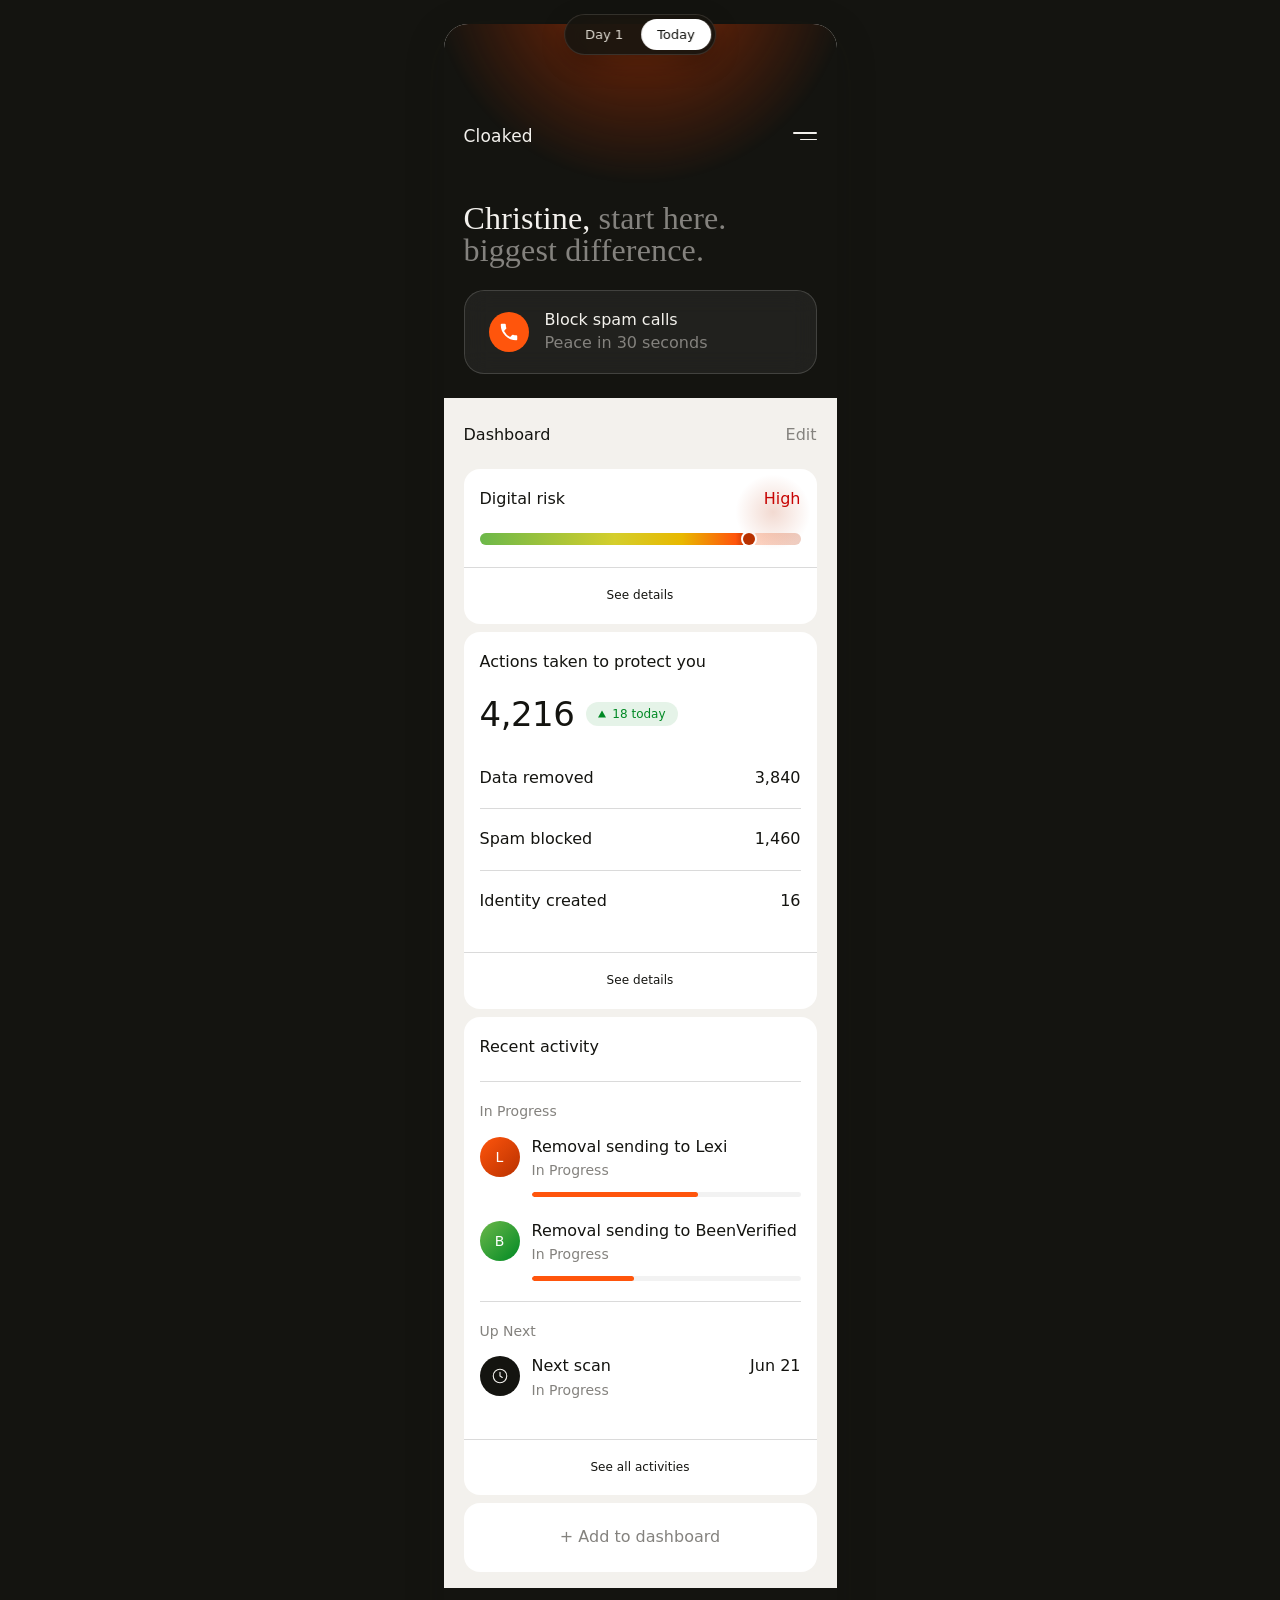
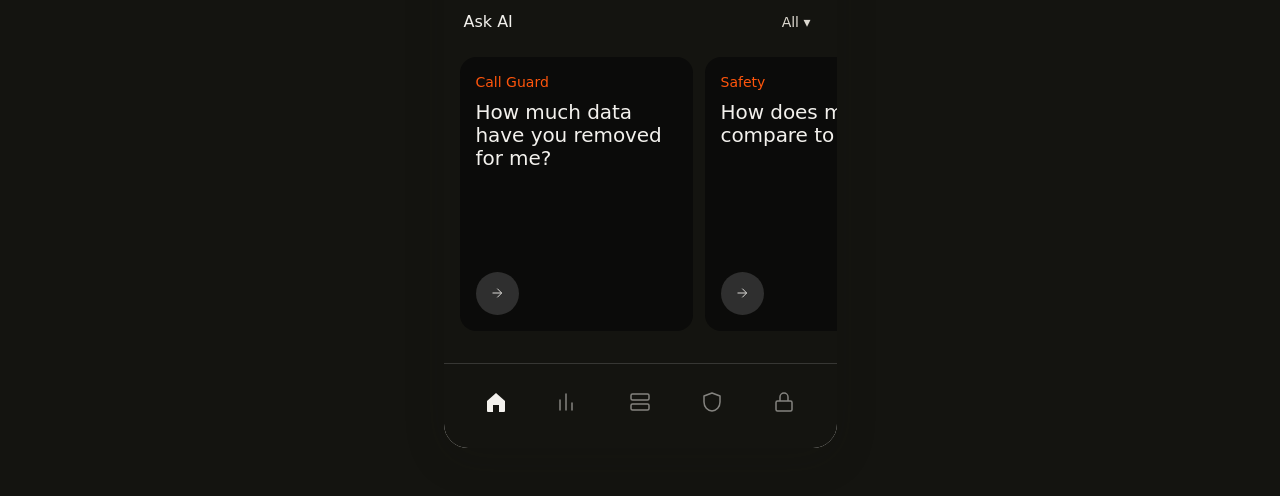
==== index.html @ 1633a42e "Add functional search to widget catalog - Replace static search pill with type=search input + clear " ====
<!DOCTYPE html>
<html lang="en" data-theme="light">
<head>
<meta charset="UTF-8" />
<meta name="viewport" content="width=device-width, initial-scale=1.0, maximum-scale=1.0, user-scalable=no, viewport-fit=cover" />
<meta name="theme-color" content="#141410" />
<meta name="apple-mobile-web-app-capable" content="yes" />
<meta name="apple-mobile-web-app-status-bar-style" content="black-translucent" />
<title>Cloaked</title>

<!-- Cloaked Toolkit design tokens (Figma export source of truth) -->
<link rel="stylesheet" href="tokens/colors.css" />
<link rel="stylesheet" href="tokens/numbers.css" />
<link rel="stylesheet" href="tokens/typography.css" />
<link rel="stylesheet" href="tokens/themes.css" />

<style>
  * { box-sizing: border-box; }
  html, body {
    margin: 0; padding: 0;
    background: var(--ct-color-grey-05);
    font-family: var(--ct-font-sans);
    color: var(--ct-text-primary);
    -webkit-font-smoothing: antialiased;
    -webkit-tap-highlight-color: transparent;
  }
  body {
    min-height: 100vh;
    display: flex; flex-direction: column; align-items: center;
    padding: var(--ct-spacing-24) var(--ct-spacing-12) var(--ct-spacing-48);
  }
  .phone {
    width: 393px;
    max-width: 100%;
    background: var(--ct-bkgd-01);
    border-radius: var(--ct-spacing-24);
    overflow: hidden;
    box-shadow: 0 10px 40px rgba(20,20,16,0.18);
    position: relative;
  }

  /* === HERO === */
  .hero {
    position: relative;
    background: var(--ct-color-grey-05);
    color: var(--ct-text-ai-primary);
    padding: 100px var(--ct-spacing-20) var(--ct-spacing-24);
    overflow: hidden;
    isolation: isolate;
  }
  .hero::before {
    /* Orange radial glow positioned top-right, per Figma "Orange" ellipse */
    content: '';
    position: absolute;
    width: 421px; height: 421px;
    right: -14px; top: -260px;
    border-radius: 50%;
    background: radial-gradient(circle at center,
      rgba(255,85,12,0.6) 0%,
      rgba(184,49,0,0.35) 35%,
      transparent 70%);
    z-index: -1;
    filter: blur(2px);
  }
  .hero-bar {
    display: flex; align-items: center; justify-content: space-between;
    height: 24px;
  }
  .hero-logo {
    font-family: var(--ct-font-sans);
    font-size: 17px;
    line-height: 1.2;
    color: var(--ct-color-grey-01);
    letter-spacing: 0.2px;
  }
  .hero-menu {
    width: 24px; height: 24px;
    display: flex; flex-direction: column; justify-content: center; gap: 5px;
    cursor: pointer;
  }
  .hero-menu span {
    display: block; height: 1.5px; background: var(--ct-color-grey-01);
    border-radius: 1px;
  }
  .hero-menu span:nth-child(1) { width: 100%; }
  .hero-menu span:nth-child(2) { width: 70%; align-self: flex-end; }

  .hero-greeting {
    font-family: var(--ct-font-serif);
    font-weight: var(--ct-text-h1-serif-weight);
    font-size: var(--ct-text-h1-serif-size);
    line-height: var(--ct-text-h1-serif-line-height);
    letter-spacing: var(--ct-text-h1-serif-letter-spacing);
    color: var(--ct-color-grey-01);
    margin: 54px 0 0;
    max-width: 344px;
  }
  .hero-greeting .dim { color: var(--ct-color-grey-03); }

  .spam-card {
    margin-top: 24px;
    background: rgba(255,255,255,0.06);
    border: 0.5px solid var(--ct-color-white-15);
    border-radius: var(--ct-spacing-20);
    padding: 19px var(--ct-spacing-24);
    width: 353px;
    max-width: 100%;
    display: flex; align-items: center; gap: var(--ct-spacing-16);
    backdrop-filter: blur(12px);
    cursor: pointer;
  }
  .spam-icon {
    width: 40px; height: 40px;
    border-radius: 50%;
    background: var(--ct-brand);
    display: flex; align-items: center; justify-content: center;
    flex-shrink: 0;
  }
  .spam-icon svg { width: 22px; height: 22px; }
  .spam-text { display: flex; flex-direction: column; }
  .spam-title {
    font-family: var(--ct-font-sans);
    font-size: var(--ct-text-body-size);
    line-height: 1.3;
    color: var(--ct-color-grey-01);
  }
  .spam-sub {
    font-family: var(--ct-font-sans);
    font-size: var(--ct-text-body-size);
    line-height: 1.3;
    color: var(--ct-color-grey-03);
    margin-top: 2px;
  }

  /* === DASHBOARD === */
  .dashboard {
    background: var(--ct-bkgd-01);
    padding: 0 var(--ct-spacing-20) var(--ct-spacing-16);
  }
  .dashboard-header {
    display: flex; justify-content: space-between; align-items: center;
    padding: 27px 0 24px;
  }
  .dashboard-title {
    font-family: var(--ct-font-sans);
    font-size: var(--ct-text-body-size);
    line-height: 1.3;
    color: var(--ct-text-primary);
  }
  .dashboard-edit {
    font-family: var(--ct-font-sans);
    font-size: var(--ct-text-body-size);
    line-height: 1.3;
    color: var(--ct-text-secondary);
    cursor: pointer;
    background: none; border: none; padding: 0;
  }

  /* Card base */
  .card {
    background: var(--ct-bkgd-02);
    border-radius: 16px;
    overflow: hidden;
    margin-bottom: var(--ct-spacing-8);
    width: 353px;
    max-width: 100%;
  }
  a.card { text-decoration: none; color: inherit; display: block; }
  .card-body { padding: 20px var(--ct-spacing-16) 0; }
  .card-link {
    display: block;
    border-top: 0.5px solid var(--ct-divider);
    padding: var(--ct-spacing-20) 0;
    font-family: var(--ct-font-sans);
    font-size: var(--ct-text-link-size);
    line-height: var(--ct-text-link-line-height);
    letter-spacing: var(--ct-text-link-letter-spacing);
    color: var(--ct-text-primary);
    text-align: center;
    cursor: pointer;
    margin-top: var(--ct-spacing-20);
  }

  /* Digital risk card */
  .risk-card { position: relative; }
  .risk-row {
    display: flex; align-items: center; justify-content: space-between;
  }
  .risk-title {
    font-family: var(--ct-font-sans);
    font-size: var(--ct-text-body-size);
    line-height: 1.3;
    color: var(--ct-text-primary);
  }
  .risk-value {
    font-family: var(--ct-font-sans);
    font-size: var(--ct-text-body-size);
    line-height: 1.3;
    color: #c90004;
    text-align: right;
  }
  .risk-bar {
    position: relative;
    width: 100%;
    height: 16px;
    margin-top: 21px;
    margin-bottom: 0;
  }
  .risk-bar-track {
    position: absolute; left: 0; top: 2px;
    width: 100%; height: 12px;
    border-radius: 6px;
    background: linear-gradient(90deg,
      #6cb84a 0%, #d4ce2c 40%, #e8b800 60%, #ff550c 85%, #b83100 100%);
    opacity: 0.25;
  }
  .risk-bar-fill {
    position: absolute; left: 0; top: 2px;
    width: 84%; height: 12px;
    border-radius: 6px;
    background: linear-gradient(90deg,
      #6cb84a 0%, #d4ce2c 50%, #e8b800 75%, #ff550c 95%, #b83100 100%);
  }
  .risk-bar-dot {
    position: absolute; top: 0;
    left: calc(84% - 8px);
    width: 16px; height: 16px;
    border-radius: 50%;
    background: var(--ct-color-white);
    display: flex; align-items: center; justify-content: center;
  }
  .risk-bar-dot::after {
    content: '';
    width: 12px; height: 12px;
    border-radius: 50%;
    background: #b83100;
  }
  /* Glow behind "High" value */
  .risk-glow {
    position: absolute;
    right: 6px; top: 5px;
    width: 76px; height: 76px;
    border-radius: 50%;
    background: radial-gradient(circle, rgba(184,49,0,0.18) 0%, transparent 70%);
    pointer-events: none;
    z-index: 0;
  }

  /* Actions card */
  .actions-title {
    font-family: var(--ct-font-sans);
    font-size: var(--ct-text-body-size);
    line-height: 1.3;
    color: var(--ct-text-primary);
    margin: 0 0 24px;
  }
  .actions-headline {
    display: flex; align-items: center; gap: var(--ct-spacing-12);
    margin-bottom: 37px;
  }
  .actions-number {
    font-family: var(--ct-font-sans);
    font-weight: 400;
    font-size: 34px;
    line-height: 1;
    letter-spacing: -0.5px;
    color: var(--ct-text-primary);
  }
  .actions-pill {
    display: inline-flex; align-items: center; gap: 6px;
    background: var(--ct-status-success-subtle);
    color: var(--ct-status-success-solid);
    padding: 6px var(--ct-spacing-12);
    border-radius: 999px;
    font-family: var(--ct-font-sans);
    font-size: var(--ct-text-link-size);
    line-height: 1;
  }
  .actions-pill svg { width: 8px; height: 8px; }
  .actions-pill.day1 {
    background: var(--ct-color-black-05);
    color: var(--ct-text-secondary);
  }
  .actions-note {
    font-family: var(--ct-font-sans);
    font-size: var(--ct-text-body-small-size);
    line-height: 1.45;
    color: var(--ct-text-secondary);
    margin: 0 0 var(--ct-spacing-20);
  }
  .actions-row .meta-muted {
    color: var(--ct-text-secondary);
    font-size: var(--ct-text-body-small-size);
  }
  .actions-row .cta {
    color: var(--ct-brand);
    font-size: var(--ct-text-body-small-size);
    display: inline-flex; align-items: center; gap: 4px;
    -webkit-tap-highlight-color: transparent;
  }
  .actions-row .cta:active { opacity: 0.6; }
  .actions-list { display: flex; flex-direction: column; }
  .actions-row {
    display: flex; justify-content: space-between; align-items: center;
    padding: 20px 0;
    border-top: 0.5px solid var(--ct-divider);
    font-family: var(--ct-font-sans);
    font-size: var(--ct-text-body-size);
    line-height: 1.3;
    color: var(--ct-text-primary);
  }
  .actions-row:first-child { border-top: none; padding-top: 0; }
  .actions-row span:last-child { color: var(--ct-text-primary); }

  /* Recent activity */
  .activity-title {
    font-family: var(--ct-font-sans);
    font-size: var(--ct-text-body-size);
    line-height: 1.3;
    color: var(--ct-text-primary);
    margin: 0;
  }
  .activity-section {
    border-top: 0.5px solid var(--ct-divider);
    padding: var(--ct-spacing-20) 0;
  }
  .activity-section:first-of-type {
    margin-top: var(--ct-spacing-24);
  }
  .activity-section-label {
    font-family: var(--ct-font-sans);
    font-size: var(--ct-text-body-small-size);
    line-height: 1.3;
    color: var(--ct-text-secondary);
    margin: 0 0 var(--ct-spacing-16);
  }
  .activity-row {
    display: flex; align-items: flex-start; gap: var(--ct-spacing-12);
  }
  .activity-row + .activity-row { margin-top: 24px; }
  .activity-icon {
    width: 40px; height: 40px;
    border-radius: 50%;
    flex-shrink: 0;
    display: flex; align-items: center; justify-content: center;
    color: #fff;
    font-family: var(--ct-font-sans);
    font-size: 14px;
    background: var(--ct-color-grey-02);
  }
  .activity-icon.red {
    background: linear-gradient(135deg, #ff550c, #b83100);
  }
  .activity-icon.green {
    background: linear-gradient(135deg, #6cb84a, #008924);
  }
  .activity-icon.dark {
    background: var(--ct-color-grey-05); color: var(--ct-color-grey-01);
  }
  .activity-icon svg { width: 18px; height: 18px; }
  .activity-content { flex: 1; min-width: 0; }
  .activity-content-row {
    display: flex; justify-content: space-between; align-items: flex-start;
    gap: var(--ct-spacing-12);
  }
  .activity-name {
    font-family: var(--ct-font-sans);
    font-size: var(--ct-text-body-size);
    line-height: 1.3;
    color: var(--ct-text-primary);
  }
  .activity-status {
    font-family: var(--ct-font-sans);
    font-size: var(--ct-text-body-small-size);
    line-height: 1.3;
    color: var(--ct-text-secondary);
    margin-top: 4px;
  }
  .activity-meta {
    font-family: var(--ct-font-sans);
    font-size: var(--ct-text-body-size);
    line-height: 1.3;
    color: var(--ct-text-primary);
    flex-shrink: 0;
  }
  .activity-progress {
    height: 5px;
    border-radius: 3px;
    background: var(--ct-color-black-05);
    margin-top: var(--ct-spacing-12);
    overflow: hidden;
  }
  .activity-progress span {
    display: block; height: 100%;
    background: var(--ct-brand);
    border-radius: 3px;
  }

  /* Add to dashboard */
  .add-card {
    background: var(--ct-bkgd-02);
    border-radius: 16px;
    padding: 24px 16px;
    text-align: center;
    font-family: var(--ct-font-sans);
    font-size: var(--ct-text-body-size);
    line-height: 1.3;
    color: var(--ct-text-secondary);
    cursor: pointer;
    width: 353px;
    max-width: 100%;
  }

  /* === ASK AI === */
  .ask-ai {
    background: var(--ct-color-grey-05);
    color: var(--ct-text-ai-primary);
    padding: var(--ct-spacing-24) 0 var(--ct-spacing-32);
  }
  .ask-ai-header {
    display: flex; justify-content: space-between; align-items: center;
    padding: 0 var(--ct-spacing-20) 24px;
  }
  .ask-ai-title {
    font-family: var(--ct-font-sans);
    font-size: var(--ct-text-body-size);
    line-height: 1.3;
    color: var(--ct-text-ai-primary);
  }
  .ask-ai-filter {
    font-family: var(--ct-font-sans);
    font-size: var(--ct-text-body-small-size);
    line-height: 1.3;
    color: var(--ct-text-ai-secondary);
    background: none; border: none; cursor: pointer;
    display: flex; align-items: center; gap: 4px;
  }
  .ai-scroll {
    display: flex; gap: var(--ct-spacing-12);
    overflow-x: auto;
    padding: 0 var(--ct-spacing-16);
    scrollbar-width: none;
  }
  .ai-scroll::-webkit-scrollbar { display: none; }
  .ai-card {
    flex: 0 0 233px;
    height: 274px;
    background: var(--ct-bkgd-ai-input);
    border-radius: 16px;
    padding: var(--ct-spacing-16);
    display: flex; flex-direction: column; justify-content: space-between;
    cursor: pointer;
  }
  .ai-tag {
    font-family: var(--ct-font-sans);
    font-size: var(--ct-text-body-small-size);
    line-height: 1.3;
    color: var(--ct-brand);
  }
  .ai-question {
    font-family: var(--ct-font-sans);
    font-size: var(--ct-text-h3-size);
    line-height: var(--ct-text-h3-line-height);
    letter-spacing: var(--ct-text-h3-letter-spacing);
    color: var(--ct-text-ai-primary);
    margin: 10px 0 0;
  }
  .ai-arrow {
    width: 43px; height: 43px;
    border-radius: 50%;
    background: var(--ct-color-white-15);
    display: flex; align-items: center; justify-content: center;
    color: var(--ct-color-grey-01);
  }
  .ai-arrow svg { width: 14px; height: 14px; }

  /* === TAB BAR === */
  .tabbar {
    background: var(--ct-color-grey-05);
    display: flex; justify-content: space-around; align-items: center;
    padding: var(--ct-spacing-16) var(--ct-spacing-16) var(--ct-spacing-24);
    border-top: 0.5px solid var(--ct-color-white-15);
  }
  .tab {
    width: 44px; height: 44px;
    display: flex; align-items: center; justify-content: center;
    color: var(--ct-color-grey-01);
    opacity: 0.5;
    cursor: pointer;
  }
  .tab.active { opacity: 1; }
  .tab svg { width: 24px; height: 24px; }

  /* === VIEW TOGGLE (Day 1 / Today) === */
  .view-toggle {
    position: fixed;
    top: max(env(safe-area-inset-top, 0px), 14px);
    left: 50%;
    transform: translateX(-50%);
    z-index: 1000;
    background: rgba(20,20,16,0.85);
    -webkit-backdrop-filter: blur(20px);
    backdrop-filter: blur(20px);
    border: 0.5px solid rgba(255,255,255,0.12);
    border-radius: 999px;
    padding: 4px;
    display: flex;
    gap: 2px;
    box-shadow: 0 8px 24px rgba(0,0,0,0.25);
  }
  .vt-btn {
    font-family: var(--ct-font-sans);
    font-size: 13px;
    font-weight: 500;
    color: var(--ct-color-grey-02);
    background: transparent;
    border: none;
    padding: 8px 16px;
    border-radius: 999px;
    cursor: pointer;
    transition: background-color 220ms cubic-bezier(0.22, 1, 0.36, 1),
                color 220ms cubic-bezier(0.22, 1, 0.36, 1);
    -webkit-tap-highlight-color: transparent;
  }
  .vt-btn.active {
    background: var(--ct-color-white);
    color: var(--ct-color-grey-05);
  }

  /* View transition */
  [data-view-content] {
    transition: opacity 240ms cubic-bezier(0.22, 1, 0.36, 1);
  }
  [data-view-content][hidden] { display: none; }

  /* === DAY 1 — Scan in progress card === */
  .scan-card {
    margin-top: 24px;
    background: rgba(255,255,255,0.06);
    border: 0.5px solid var(--ct-color-white-15);
    border-radius: var(--ct-spacing-20);
    padding: var(--ct-spacing-20);
    width: 353px;
    max-width: 100%;
    backdrop-filter: blur(12px);
    -webkit-backdrop-filter: blur(12px);
    display: flex; flex-direction: column;
    gap: var(--ct-spacing-20);
  }
  .scan-header {
    display: flex; align-items: center; gap: var(--ct-spacing-16);
  }
  .scan-icon {
    width: 40px; height: 40px;
    border-radius: 50%;
    background: var(--ct-brand);
    display: flex; align-items: center; justify-content: center;
    position: relative;
    flex-shrink: 0;
  }
  .scan-icon svg { width: 20px; height: 20px; color: #fff; }
  .scan-icon::before,
  .scan-icon::after {
    content: '';
    position: absolute; inset: 0;
    border-radius: 50%;
    border: 1.5px solid rgba(255,85,12,0.5);
    animation: scan-pulse 2.2s ease-out infinite;
  }
  .scan-icon::after { animation-delay: 1.1s; }
  @keyframes scan-pulse {
    0%   { transform: scale(1);   opacity: 0.7; }
    100% { transform: scale(1.9); opacity: 0;   }
  }
  .scan-text { display: flex; flex-direction: column; gap: 2px; min-width: 0; }
  .scan-title {
    font-family: var(--ct-font-sans);
    font-size: var(--ct-text-body-size);
    line-height: 1.3;
    color: var(--ct-color-grey-01);
  }
  .scan-sub {
    font-family: var(--ct-font-sans);
    font-size: var(--ct-text-body-small-size);
    line-height: 1.3;
    color: var(--ct-color-grey-03);
  }
  .scan-progress { display: flex; flex-direction: column; gap: 10px; }
  .scan-bar {
    height: 4px;
    background: rgba(255,255,255,0.12);
    border-radius: 2px;
    overflow: hidden;
    position: relative;
  }
  .scan-bar-fill {
    display: block; height: 100%;
    background: var(--ct-brand);
    border-radius: 2px;
    width: 5%;
    animation: scan-fill 18s cubic-bezier(0.4, 0.0, 0.2, 1) forwards;
    position: relative;
  }
  .scan-bar-fill::after {
    content: '';
    position: absolute; top: 0; right: 0;
    width: 30px; height: 100%;
    background: linear-gradient(90deg, transparent, rgba(255,255,255,0.5));
    animation: scan-shimmer 1.4s ease-in-out infinite;
  }
  @keyframes scan-fill {
    0%   { width: 5%;  }
    100% { width: 78%; }
  }
  @keyframes scan-shimmer {
    0%, 100% { opacity: 0.4; }
    50%      { opacity: 1;   }
  }
  .scan-meta {
    display: flex; justify-content: space-between;
    font-family: var(--ct-font-sans);
    font-size: 13px;
    color: var(--ct-color-grey-03);
  }
  .scan-meta .scan-count {
    font-variant-numeric: tabular-nums;
  }

  /* === DAY 1 — Setup card === */
  .setup-card .card-body { padding-bottom: var(--ct-spacing-8); }
  .setup-head {
    display: flex; align-items: flex-start; justify-content: space-between;
    gap: var(--ct-spacing-12);
  }
  .setup-title {
    font-family: var(--ct-font-sans);
    font-size: var(--ct-text-body-size);
    line-height: 1.3;
    color: var(--ct-text-primary);
    margin: 0;
  }
  .setup-sub {
    font-family: var(--ct-font-sans);
    font-size: var(--ct-text-body-small-size);
    line-height: 1.3;
    color: var(--ct-text-secondary);
    margin: 6px 0 0;
  }
  .setup-count {
    font-family: var(--ct-font-sans);
    font-size: var(--ct-text-body-small-size);
    line-height: 1.3;
    color: var(--ct-text-secondary);
    flex-shrink: 0;
    font-variant-numeric: tabular-nums;
  }
  .setup-meter {
    height: 4px;
    background: var(--ct-color-black-05);
    border-radius: 2px;
    overflow: hidden;
    margin-top: var(--ct-spacing-16);
  }
  .setup-meter span {
    display: block; height: 100%;
    background: var(--ct-color-grey-05);
    border-radius: 2px;
    transition: width 480ms cubic-bezier(0.22, 1, 0.36, 1);
  }
  .setup-list {
    display: flex; flex-direction: column;
    margin-top: var(--ct-spacing-20);
  }
  .setup-item {
    display: flex; align-items: center; gap: var(--ct-spacing-16);
    padding: var(--ct-spacing-16) 0;
    border-top: 0.5px solid var(--ct-divider);
  }
  .setup-item:first-child { border-top: none; padding-top: var(--ct-spacing-8); }
  .setup-check {
    width: 22px; height: 22px;
    border-radius: 50%;
    border: 1.5px solid var(--ct-color-black-15);
    flex-shrink: 0;
    display: flex; align-items: center; justify-content: center;
    color: transparent;
  }
  .setup-check svg { width: 12px; height: 12px; }
  .setup-item.done .setup-check {
    background: var(--ct-status-success-solid);
    border-color: var(--ct-status-success-solid);
    color: #fff;
  }
  .setup-item-text {
    flex: 1;
    display: flex; align-items: center; justify-content: space-between;
    gap: var(--ct-spacing-12);
  }
  .setup-item-title {
    font-family: var(--ct-font-sans);
    font-size: var(--ct-text-body-size);
    line-height: 1.3;
    color: var(--ct-text-primary);
  }
  .setup-item.done .setup-item-title {
    color: var(--ct-text-secondary);
    text-decoration: line-through;
    text-decoration-color: var(--ct-color-black-15);
    text-decoration-thickness: 0.5px;
  }
  .setup-item-meta {
    font-family: var(--ct-font-sans);
    font-size: var(--ct-text-body-small-size);
    line-height: 1.3;
    color: var(--ct-text-secondary);
    flex-shrink: 0;
  }
  .setup-item-arrow {
    width: 16px; height: 16px;
    color: var(--ct-text-secondary);
    flex-shrink: 0;
  }

  /* === DAY 1 — Risk preview empty state === */
  .risk-empty .risk-row { align-items: center; }
  .risk-empty .risk-value {
    color: var(--ct-text-secondary);
    display: flex; align-items: center; gap: 8px;
  }
  .risk-empty .risk-value .dot-loader {
    display: inline-flex; gap: 3px;
  }
  .risk-empty .risk-value .dot-loader span {
    width: 4px; height: 4px; border-radius: 50%;
    background: var(--ct-text-secondary);
    animation: dot-blink 1.4s ease-in-out infinite;
  }
  .risk-empty .risk-value .dot-loader span:nth-child(2) { animation-delay: 0.18s; }
  .risk-empty .risk-value .dot-loader span:nth-child(3) { animation-delay: 0.36s; }
  @keyframes dot-blink {
    0%, 80%, 100% { opacity: 0.25; }
    40% { opacity: 1; }
  }
  .risk-empty-message {
    font-family: var(--ct-font-sans);
    font-size: var(--ct-text-body-small-size);
    line-height: 1.4;
    color: var(--ct-text-secondary);
    margin: var(--ct-spacing-16) 0 var(--ct-spacing-20);
  }
  .risk-empty .risk-bar-skel {
    height: 12px;
    border-radius: 6px;
    background: var(--ct-color-black-05);
    margin-top: var(--ct-spacing-8);
    margin-bottom: var(--ct-spacing-12);
    position: relative;
    overflow: hidden;
  }
  .risk-empty .risk-bar-skel::after {
    content: '';
    position: absolute; inset: 0;
    background: linear-gradient(90deg,
      transparent, rgba(20,20,16,0.06), transparent);
    animation: skel-sweep 1.8s ease-in-out infinite;
  }
  @keyframes skel-sweep {
    0%   { transform: translateX(-100%); }
    100% { transform: translateX(100%);  }
  }

  /* === DAY 1 — "What we do" learn card === */
  .learn-title {
    font-family: var(--ct-font-sans);
    font-size: var(--ct-text-body-size);
    line-height: 1.3;
    color: var(--ct-text-primary);
    margin: 0 0 var(--ct-spacing-20);
  }
  .learn-list { display: flex; flex-direction: column; }
  .learn-item {
    display: flex; align-items: center; gap: var(--ct-spacing-16);
    padding: var(--ct-spacing-16) 0;
    border-top: 0.5px solid var(--ct-divider);
  }
  .learn-item:first-child { border-top: none; padding-top: var(--ct-spacing-8); }
  .learn-icon {
    width: 36px; height: 36px;
    border-radius: 10px;
    display: flex; align-items: center; justify-content: center;
    flex-shrink: 0;
  }
  .learn-icon svg { width: 18px; height: 18px; }
  .learn-icon.brand { background: rgba(255,85,12,0.1); color: var(--ct-brand); }
  .learn-icon.mono  { background: var(--ct-color-black-05); color: var(--ct-text-primary); }
  .learn-icon.identity { background: rgba(55,154,173,0.12); color: var(--ct-identity); }
  .learn-icon.guard    { background: rgba(215,142,32,0.12); color: var(--ct-guard); }
  .learn-text { display: flex; flex-direction: column; gap: 2px; flex: 1; min-width: 0; }
  .learn-name {
    font-family: var(--ct-font-sans);
    font-size: var(--ct-text-body-size);
    line-height: 1.3;
    color: var(--ct-text-primary);
  }
  .learn-desc {
    font-family: var(--ct-font-sans);
    font-size: var(--ct-text-body-small-size);
    line-height: 1.3;
    color: var(--ct-text-secondary);
  }

  /* === EDIT DASHBOARD MODE (iOS Settings — compact list) === */
  .dashboard .card,
  .dashboard .add-card {
    position: relative;
  }
  /* While editing, suppress card link navigation */
  .dashboard.is-editing a.card { pointer-events: none; }

  /* === Three-phase choreography ===
     ENTER  (Edit pressed):
       0-160ms   card-body fades out
       160-460ms card height collapses to 60px
       460-720ms compact row reveals

     EXIT  (Save pressed):
       0-160ms   compact row fades out
       160-460ms card expands back
       460-720ms card-body fades back in
     ============================================ */

  /* Card height — phase 2 (delayed after content fades) */
  .dashboard .card {
    transition: max-height 300ms cubic-bezier(0.22, 1, 0.36, 1) 160ms;
  }
  .dashboard.is-editing .card {
    max-height: 60px;
    overflow: hidden;
  }

  /* Expanded content — phase 1 entering / phase 3 exiting */
  .dashboard .card .card-body,
  .dashboard .card .card-link {
    transition: opacity 160ms ease;     /* fast fade-out entering edit */
  }
  .dashboard.is-editing .card .card-body,
  .dashboard.is-editing .card .card-link {
    opacity: 0;
    pointer-events: none;
  }
  .dashboard:not(.is-editing) .card .card-body,
  .dashboard:not(.is-editing) .card .card-link {
    transition: opacity 240ms ease 460ms; /* delayed reveal exiting edit */
  }

  /* Compact row — phase 3 entering / phase 1 exiting */
  .compact-row {
    position: absolute;
    inset: 0;
    display: flex;
    align-items: center;
    gap: var(--ct-spacing-12);
    padding: 0 var(--ct-spacing-16);
    background: var(--ct-bkgd-02);
    border-radius: 16px;
    opacity: 0;
    pointer-events: none;
    transform: scale(0.96);
    transform-origin: center;
    transition: opacity 160ms ease,
                transform 200ms ease;   /* fast fade-out exiting edit */
    z-index: 1;
  }
  .dashboard.is-editing .compact-row {
    opacity: 1;
    pointer-events: auto;
    transform: scale(1);
    transition: opacity 260ms ease 460ms,
                transform 320ms cubic-bezier(0.34, 1.56, 0.64, 1) 460ms;
  }

  /* === Drag to reorder === */
  .dashboard.is-editing .card {
    transition: max-height 300ms cubic-bezier(0.22, 1, 0.36, 1) 160ms,
                transform 260ms cubic-bezier(0.22, 1, 0.36, 1);
  }
  .dashboard .card.is-dragging {
    z-index: 100;
    box-shadow: 0 12px 32px rgba(0,0,0,0.22), 0 0 0 0.5px rgba(20,20,16,0.1);
    transition: none !important;
    cursor: grabbing;
  }
  .dashboard .card.is-dragging .compact-handle { cursor: grabbing; }
  .dashboard .card.is-dragging .compact-row {
    background: var(--ct-bkgd-02);
  }
  .compact-handle {
    width: 24px; height: 24px;
    display: flex; align-items: center; justify-content: center;
    color: rgba(20,20,16,0.45);
    flex-shrink: 0;
    cursor: grab;
    touch-action: none;
  }
  .compact-handle svg { width: 16px; height: 12px; }
  .compact-title {
    flex: 1;
    font-family: var(--ct-font-sans);
    font-size: var(--ct-text-body-size);
    line-height: 1.3;
    color: var(--ct-text-primary);
    white-space: nowrap;
    overflow: hidden;
    text-overflow: ellipsis;
  }
  .compact-remove {
    width: 28px; height: 28px;
    border-radius: 50%;
    background: var(--ct-color-black-05);
    color: rgba(20,20,16,0.55);
    display: flex; align-items: center; justify-content: center;
    border: none;
    cursor: pointer;
    flex-shrink: 0;
    padding: 0;
    -webkit-tap-highlight-color: transparent;
    transition: background-color 140ms ease, transform 140ms ease;
  }
  .compact-remove:active { background: rgba(20,20,16,0.12); transform: scale(0.9); }
  .compact-remove svg { width: 12px; height: 12px; }

  /* The earlier corner-minus badge is unused in compact mode */
  .edit-badge { display: none !important; }

  /* Card removal animation (collapses height + scales down) */
  .dashboard .card.is-removing {
    animation: card-remove 320ms cubic-bezier(0.4, 0, 0.2, 1) forwards !important;
    pointer-events: none;
    overflow: hidden;
  }
  @keyframes card-remove {
    0%   { transform: scale(1)    rotate(0deg);  opacity: 1; max-height: 600px; margin-bottom: var(--ct-spacing-8); }
    60%  { transform: scale(0.82) rotate(-2deg); opacity: 0; max-height: 600px; }
    100% { transform: scale(0.82) rotate(-2deg); opacity: 0; max-height: 0;     margin-bottom: 0; padding-top: 0; padding-bottom: 0; }
  }

  /* Card add-back animation */
  .dashboard .card.is-adding {
    animation: card-add 360ms cubic-bezier(0.34, 1.56, 0.64, 1);
  }
  @keyframes card-add {
    0%   { transform: scale(0.8);  opacity: 0; }
    60%  { transform: scale(1.03); opacity: 1; }
    100% { transform: scale(1);    opacity: 1; }
  }

  /* Edit button while editing */
  .dashboard-edit.is-editing {
    color: var(--ct-brand);
    font-weight: 500;
  }

  /* Add-card while editing — emphasised dashed dropzone look */
  .dashboard.is-editing .add-card {
    background: rgba(255,85,12,0.04);
    border: 1px dashed rgba(255,85,12,0.4);
    color: var(--ct-brand);
  }

  /* Dashboard empty state (when every card removed) */
  .dashboard-empty {
    display: none;
    text-align: center;
    padding: 56px var(--ct-spacing-20) var(--ct-spacing-24);
  }
  .dashboard.is-empty .dashboard-empty { display: block; }
  .dashboard.is-empty .add-card { margin-top: 0; }
  .dashboard-empty-icon {
    width: 56px; height: 56px;
    border-radius: 16px;
    background: var(--ct-bkgd-02);
    margin: 0 auto var(--ct-spacing-16);
    display: flex; align-items: center; justify-content: center;
    color: var(--ct-text-secondary);
    box-shadow: 0 0 0 0.5px var(--ct-divider);
  }
  .dashboard-empty-icon svg { width: 24px; height: 24px; }
  .dashboard-empty-title {
    font-family: var(--ct-font-sans);
    font-size: var(--ct-text-body-size);
    line-height: 1.3;
    color: var(--ct-text-primary);
    margin: 0 0 6px;
  }
  .dashboard-empty-sub {
    font-family: var(--ct-font-sans);
    font-size: var(--ct-text-body-small-size);
    line-height: 1.45;
    color: var(--ct-text-secondary);
    margin: 0 0 var(--ct-spacing-20);
    max-width: 280px;
    margin-left: auto; margin-right: auto;
  }

  /* === ADD TO DASHBOARD PAGE (full-screen, slides up) ===
     Tokens from Figma 2298:9421:
       Title: Simula 24px, line-height 1 (h2 serif)
       Section title: SF Pro Regular 16px
       Card title: SF Pro Display Medium 15px
       Big number: SF Pro Display Regular 48px
       Search: 49px height, 300px radius, white bg, 16px secondary text */
  .add-page {
    position: fixed;
    top: 0; left: 50%;
    width: 100%;
    max-width: 480px;
    height: 100%;
    height: 100dvh;
    background: var(--ct-bkgd-01);
    z-index: 9000;
    overflow-y: auto;
    -webkit-overflow-scrolling: touch;
    transform: translate(-50%, 100%);
    transition: transform 420ms cubic-bezier(0.22, 1, 0.36, 1);
    font-family: var(--ct-font-sans);
    visibility: hidden;
  }
  .add-page.is-open {
    transform: translate(-50%, 0);
    visibility: visible;
  }
  @media (max-width: 480px) {
    .add-page { max-width: 100%; }
  }

  /* Header — absolute coordinates from Figma:
     Title top-edge ~102px, Close top ~99px (text top edges) */
  .add-page-header {
    position: relative;
    height: calc(env(safe-area-inset-top, 0px) + 138px);
    min-height: 138px;
  }
  .add-page-title {
    position: absolute;
    left: var(--ct-spacing-20);
    top: calc(env(safe-area-inset-top, 0px) + 102px);
    font-family: var(--ct-font-serif);
    font-weight: 400;
    font-size: 24px;
    line-height: 1;
    letter-spacing: 0.005em;
    color: var(--ct-text-primary);
    margin: 0;
  }
  .add-page-close {
    position: absolute;
    right: var(--ct-spacing-20);
    top: calc(env(safe-area-inset-top, 0px) + 99px);
    font-family: var(--ct-font-sans);
    font-weight: 400;
    font-size: 16px;
    line-height: 1.3;
    color: var(--ct-text-primary);
    background: none; border: none;
    padding: 0; cursor: pointer;
    -webkit-tap-highlight-color: transparent;
  }

  /* Search bar — Figma top=181, height=49, radius=300, 16px placeholder at left=20 top=15 */
  .add-page-search {
    margin: 43px var(--ct-spacing-20) 0;
    background: var(--ct-bkgd-02);
    border-radius: 300px;
    height: 49px;
    padding: 0 var(--ct-spacing-20);
    display: flex; align-items: center;
    gap: 10px;
    font-family: var(--ct-font-sans);
    font-weight: 400;
    font-size: 16px;
    line-height: 1.3;
    color: #84827E;
  }
  .add-page-search-icon {
    width: 18px; height: 18px;
    color: #84827E;
    flex-shrink: 0;
    display: block;
  }
  .add-page-search-input {
    flex: 1;
    min-width: 0;
    background: transparent;
    border: none;
    outline: none;
    font: inherit;
    color: var(--ct-text-primary);
    padding: 0;
    margin: 0;
    -webkit-appearance: none;
    appearance: none;
    line-height: 49px; /* vertically center input text */
  }
  .add-page-search-input::placeholder { color: #84827E; opacity: 1; }
  .add-page-search-input::-webkit-search-cancel-button,
  .add-page-search-input::-webkit-search-decoration {
    -webkit-appearance: none;
    display: none;
  }
  .add-page-search-clear {
    width: 22px; height: 22px;
    background: none; border: none;
    padding: 0; color: #84827E;
    cursor: pointer;
    -webkit-tap-highlight-color: transparent;
    flex-shrink: 0;
    display: block;
  }
  .add-page-search-clear[hidden] { display: none; }
  .add-page-search-clear svg { width: 100%; height: 100%; display: block; }

  /* Filter states: hide widgets/rows/sections that don't match query */
  .add-widget.is-filtered-out { display: none !important; }
  .add-page-row.is-filtered-out { display: none !important; }
  .add-page-section.is-filtered-out { display: none !important; }

  /* Empty state when nothing matches */
  .add-page-empty {
    padding: 60px var(--ct-spacing-20) 80px;
    text-align: center;
    color: #84827E;
    font-family: var(--ct-font-sans);
    font-size: 14px;
    line-height: 1.4;
  }
  .add-page-empty[hidden] { display: none; }
  .add-page-empty strong { color: var(--ct-text-primary); font-weight: 500; }

  /* Sections:
     - First titled section: 49px from search bottom (Figma 279-230)
     - Subsequent titled sections: ~48px from previous row bottom
     - No-title sections (Call & Message, Mailbox, etc): ~9px gap */
  .add-page-section {
    padding: 0 var(--ct-spacing-20);
    margin-top: 39px;     /* + 9px row margin-bottom = 48px gap */
  }
  .add-page-section:first-of-type { margin-top: 49px; }
  .add-page-section.no-title { margin-top: 0; }   /* row margin-bottom 9px does the gap */
  .add-page-section-title {
    font-family: var(--ct-font-sans);
    font-weight: 400;
    font-size: 16px;
    line-height: 1;
    color: var(--ct-color-black);
    margin: 0 0 var(--ct-spacing-16);
  }
  .add-page-row {
    display: grid;
    grid-template-columns: 1fr 1fr;
    gap: 9px;
    margin-bottom: 9px;
  }
  .add-page-row:last-child { margin-bottom: 0; }
  .add-page-row.single { grid-template-columns: 1fr; margin-top: 10px; }
  .add-page-row.single:first-child { margin-top: 0; }

  /* Card base — Figma small cards are 200px tall, white bg, 16px radius.
     Children use absolute positioning to match Figma coordinates exactly. */
  .add-widget {
    background: var(--ct-color-white);
    border-radius: 16px;
    height: 200px;
    padding: 0;
    position: relative;
    overflow: hidden;
    cursor: pointer;
    -webkit-tap-highlight-color: transparent;
    transition: transform 140ms ease;
    border: none;
    text-align: left;
    width: 100%;
    font-family: var(--ct-font-sans);
  }
  .add-widget:active { transform: scale(0.98); }
  .add-widget.tall { height: 350px; }
  .add-widget.beige { background: #DEDAC7; }

  /* Title — Figma top=16 left=16, SF Pro Display Medium 15px, line-height 1, black */
  .add-widget-title {
    position: absolute;
    top: 16px;
    left: 16px;
    right: 16px;
    font-weight: 500;
    font-size: 15px;
    line-height: 1;
    color: #000000;
    margin: 0;
  }

  /* Big number — Figma center y=64; with line-height ~normal, visible text top ≈ 35 */
  .add-widget-num {
    position: absolute;
    top: 35px;
    left: 16px;
    right: 16px;
    font-weight: 400;
    font-size: 48px;
    line-height: 1.2;
    color: #000000;
    letter-spacing: -0.96px;
    margin: 0;
  }
  .add-widget-num .unit {
    font-size: 24px;
    color: #000000;
    margin-left: 0;
  }

  /* Body copy (Authenticator) — Figma 16px regular black, top ~31% from card top */
  .add-widget-body {
    position: absolute;
    left: 16px;
    right: 14px;
    top: 62px;
    font-size: 16px;
    line-height: 1;
    color: #000000;
    letter-spacing: 0.08px;
    margin: 0;
  }

  /* Pill "● Active" — Figma top=160 left=15 width=145 height=24, bg #E8E8E8, content centered */
  .add-widget-pill {
    position: absolute;
    bottom: 16px;
    left: 15px;
    right: 15px;
    height: 24px;
    border-radius: 50px;
    background: #E8E8E8;
    display: flex;
    align-items: center;
    justify-content: center;
    gap: 8px;
    font-weight: 500;
    font-size: 12px;
    line-height: 1;
    color: #000000;
    padding: 0;
  }
  .add-widget-pill::before {
    content: '';
    width: 6px; height: 6px; border-radius: 50%;
    background: var(--ct-status-success-solid);
    flex-shrink: 0;
  }

  /* Line chart — Figma top=115 left=-9 width=185 height=56 (extends past card edges) */
  .add-widget-chart {
    position: absolute;
    left: -9px;
    top: 115px;
    width: 185px;
    height: 56px;
    pointer-events: none;
  }

  /* Bar chart — Figma top=121 left=21 width=133 height=64 */
  .add-widget-bars {
    position: absolute;
    top: 121px;
    left: 21px;
    width: 133px;
    height: 64px;
    display: flex; align-items: flex-end; gap: 3px;
  }
  .add-widget-bars span {
    flex: 1;
    background: #000000;
    border-radius: 1px;
  }

  /* Avatar row — Figma top=140 left=16 gap=4.4 size=40 (last avatar partly overflows by ~17px) */
  .add-widget-avatars {
    position: absolute;
    top: 140px;
    left: 16px;
    display: flex;
    align-items: center;
    gap: 4.4px;
  }
  .add-avatar {
    width: 40px; height: 40px;
    border-radius: 50%;
    flex-shrink: 0;
    display: flex; align-items: center; justify-content: center;
    color: #fff;
    font-size: 14px;
    font-weight: 500;
    overflow: hidden;
  }
  .add-avatar.amazon { background: #FF9900; }
  .add-avatar.amazon::after { content: 'a'; font-family: Georgia, serif; font-size: 22px; font-weight: 700; color: #fff; }
  .add-avatar.redfin { background: #C82021; font-size: 13px; }
  .add-avatar.redfin::after { content: 'Redfin'; font-family: var(--ct-font-sans); font-size: 9px; font-weight: 700; letter-spacing: -0.3px; }
  .add-avatar.shop { background: var(--ct-monitoring); }
  .add-avatar.shop::after { content: '@'; font-weight: 600; font-size: 16px; }
  .add-avatar.gen-1 { background: linear-gradient(135deg,#7c4dff,#536dfe); }
  .add-avatar.gen-2 { background: linear-gradient(135deg,#ff9800,#f44336); }
  .add-avatar.gen-3 { background: linear-gradient(135deg,#4caf50,#009688); }
  .add-avatar.gen-4 { background: linear-gradient(135deg,#e91e63,#9c27b0); }
  .add-avatar.gen-5 { background: linear-gradient(135deg,#ff5722,#ff9800); }
  .add-avatar.tinder { background: #fd5068; }
  .add-avatar.tinder::after { content: '🔥'; font-size: 18px; }
  .add-avatar.match { background: #5b1a7c; }
  .add-avatar.match::after { content: 'm'; font-family: Georgia, serif; font-style: italic; font-size: 22px; color: #fff; }

  /* List card (Call & Message, Mailbox) — Figma 353×350.
     Title at top=19 left=56, icon at top=17 left=23 size=24. */
  .add-widget.list .add-widget-title {
    position: absolute;
    top: 19px;
    left: 56px;
    right: 16px;
    font-weight: 500;
    font-size: 16px;
    line-height: 1;
    margin: 0;
    color: #000000;
  }
  .add-widget.list .add-widget-list-icon {
    position: absolute;
    top: 17px;
    left: 23px;
    width: 24px;
    height: 24px;
    color: #000000;
  }
  .add-widget.list .add-widget-list-icon svg { width: 24px; height: 24px; }
  .add-list-items {
    position: absolute;
    top: 62px; left: 0; right: 0; bottom: 48px;
    padding: 0;
  }
  .add-list-item {
    position: absolute;
    left: 16px; right: 16px;
    height: 88px;
    display: flex; align-items: center; gap: 16px;
    border-bottom: 0.5px solid var(--ct-divider);
  }
  .add-list-item:nth-of-type(1) { top: 0; }
  .add-list-item:nth-of-type(2) { top: 88px; }
  .add-list-item:nth-of-type(3) { top: 176px; border-bottom: none; }
  .add-list-icon {
    width: 40px; height: 40px; border-radius: 50%;
    flex-shrink: 0;
    display: flex; align-items: center; justify-content: center;
    color: #fff;
    font-size: 14px; font-weight: 500;
    overflow: hidden;
  }
  .add-list-icon svg { width: 20px; height: 20px; }
  .add-list-icon.lulu       { background: var(--ct-monitoring); }
  .add-list-icon.amazon-orange { background: #FF9900; color: #fff; font-family: Georgia, serif; font-size: 22px; font-weight: 700; line-height: 1; }
  .add-list-icon.redfin-red    { background: #C82021; color: #fff; font-size: 9px; font-weight: 700; letter-spacing: -0.3px; }
  .add-list-icon.green         { background: #2ED36F; }
  .add-list-icon.dating-pink   { background: linear-gradient(135deg,#FFB6C1,#FF8FA3); }
  .add-list-icon.dating-pink::after { content: ''; width: 16px; height: 16px; background: #fff; border-radius: 50%; opacity: 0.5; }
  .add-list-icon.spam          { background: var(--ct-monitoring); }
  .add-list-text { flex: 1; min-width: 0; }
  .add-list-name {
    font-size: 16px;
    line-height: 1;
    color: var(--ct-color-black);
    margin: 0;
  }
  .add-list-sub {
    font-size: 14px;
    line-height: 1;
    color: var(--ct-color-black);
    opacity: 0.5;
    margin: 6px 0 0;
    white-space: nowrap;
    overflow: hidden; text-overflow: ellipsis;
  }
  .add-list-meta {
    font-size: 14px;
    color: var(--ct-color-black);
    opacity: 0.5;
    flex-shrink: 0;
  }
  /* "See all" link — Figma bottom:0, py-20, border-top divider, 12px regular center */
  .add-widget-see-all {
    position: absolute;
    bottom: 0; left: 0; right: 0;
    padding: 20px 0;
    border-top: 0.5px solid var(--ct-divider);
    text-align: center;
    font-family: var(--ct-font-sans);
    font-weight: 400;
    font-size: 12px;
    line-height: 1.3;
    color: var(--ct-text-primary);
    letter-spacing: 0.06px;
  }

  /* Widget "already on dashboard" marker */
  .add-widget.is-on-dashboard { opacity: 0.55; }
  .add-widget.is-on-dashboard::after {
    content: '✓ Added';
    position: absolute;
    top: 12px; right: 12px;
    background: var(--ct-status-success-solid);
    color: #fff;
    font-size: 11px;
    font-weight: 500;
    padding: 4px 10px;
    border-radius: 999px;
    line-height: 1.2;
    z-index: 2;
  }

  /* VPN — full width (353), 200 tall. Title left=16 top=16, "Off" top=46 (45 +1).
     Toggle bottom=16 left=16. Map at right=14 top=16 size=165x172 (occupies right half). */
  .add-widget.vpn { width: 100%; }
  .add-widget.vpn .add-widget-title { width: 50%; }
  .add-widget.vpn .add-widget-num   { width: 50%; }
  .add-widget-vpn-toggle {
    position: absolute;
    bottom: 16px;
    left: 16px;
    width: 44px;
    height: 24px;
    border-radius: 50px;
    background: #D9D9D9;
    display: flex;
    align-items: center;
    padding: 0 2px;
  }
  .add-widget-vpn-toggle::after {
    content: '';
    width: 20px; height: 20px; border-radius: 50%;
    background: #fff;
    box-shadow: 0 1px 2px rgba(0,0,0,0.15);
  }
  .add-widget-vpn-map {
    position: absolute;
    top: 16px;
    right: 14px;
    width: 165px;
    height: 172px;
    border-radius: 16px;
    background: #EDECE5;
    overflow: hidden;
  }
  .add-widget-vpn-map::before,
  .add-widget-vpn-map::after {
    content: '';
    position: absolute;
    border-radius: 50%;
    background: var(--ct-monitoring);
    box-shadow:
      40px 25px 0 var(--ct-monitoring),
      80px -10px 0 var(--ct-monitoring),
      20px 80px 0 var(--ct-monitoring),
      90px 60px 0 var(--ct-monitoring),
      55px 100px 0 var(--ct-monitoring);
    width: 6px; height: 6px;
    top: 40px; left: 35px;
    opacity: 0.6;
  }

  /* Cloaked Pay — Figma: stripes at top=104/133/166 from card top, each 150×64, radius 6.
     Title also sits 3px lower (top=19) per Figma component. */
  .add-widget[data-add-id="pay"] .add-widget-title { top: 19px; }
  .add-widget-cards {
    position: absolute;
    top: 104px;
    left: 13px;
    width: 150px;
  }
  .add-widget-cards > div {
    position: absolute;
    width: 150px;
    height: 64px;
    border-radius: 6px;
    overflow: hidden;
  }
  .add-widget-cards .pay-1 { background: #F56600; top: 0; }
  .add-widget-cards .pay-2 { background: #1ED760; top: 29px; }
  .add-widget-cards .pay-3 { background: linear-gradient(295deg, #39383C 81.5%, #FF550C 116%); top: 62px; }
  .add-widget-cards > div::before {
    content: '';
    position: absolute;
    top: 6px; left: 6px;
    width: 22px; height: 14px;
    background: rgba(255,255,255,0.65);
    border-radius: 3px;
  }

  /* Authenticator (beige bkgd_label):
     Title top=19 (9.5%), body top=62 (31%), small black dot icon at top:160 left:16 (80%/9.3%) */
  .add-widget.beige { background: #DEDAC7; }
  .add-widget.beige .add-widget-title { top: 19px; color: #000000; }
  .add-widget.beige .add-widget-body { top: 62px; }
  .add-widget-auth-icon {
    position: absolute;
    top: 160px;
    left: 16px;
    width: 28px;
    height: 28px;
    border-radius: 50%;
    background: var(--ct-color-grey-05);
    color: var(--ct-color-grey-01);
    display: flex;
    align-items: center;
    justify-content: center;
  }
  .add-widget-auth-icon svg { width: 14px; height: 14px; }

  /* Insurance — same as other small cards but number sits left/center */
  .add-widget-num.insurance { letter-spacing: -0.96px; }

  /* === MOBILE: edge-to-edge, trim baked-in 54px ===
     Figma bakes ~54px of iOS status-bar space into the design's top padding.
     On real devices iOS adds env(safe-area-inset-top) on top of that, doubling.
     We drop the baked-in chunk on mobile and let safe-area handle the gap. */
  @media (max-width: 480px) {
    body {
      padding: 0;
      min-height: 100vh;
      min-height: 100dvh;
      background: var(--ct-color-grey-05);
    }
    .phone {
      width: 100%;
      max-width: 100%;
      border-radius: 0;
      box-shadow: none;
    }
    .hero {
      padding-top: calc(env(safe-area-inset-top, 0px) + 46px);
      padding-left: calc(env(safe-area-inset-left, 0px) + var(--ct-spacing-20));
      padding-right: calc(env(safe-area-inset-right, 0px) + var(--ct-spacing-20));
    }
    .tabbar {
      padding-bottom: calc(env(safe-area-inset-bottom, 0px) + var(--ct-spacing-16));
    }
  }
</style>
</head>
<body>

<!-- View toggle (Day 1 / Today) -->
<div class="view-toggle" role="tablist" aria-label="Switch homepage view">
  <button class="vt-btn" data-view="day1" role="tab" aria-selected="false">Day 1</button>
  <button class="vt-btn active" data-view="today" role="tab" aria-selected="true">Today</button>
</div>

<!-- ============================================================ -->
<!-- TODAY VIEW (post-explore homepage)                            -->
<!-- ============================================================ -->
<div class="phone" data-view-content="today">

  <!-- HERO -->
  <section class="hero">
    <div class="hero-bar">
      <span class="hero-logo">Cloaked</span>
      <div class="hero-menu" aria-label="Menu">
        <span></span><span></span>
      </div>
    </div>

    <h1 class="hero-greeting">
      Christine, <span class="dim">start here. biggest difference.</span>
    </h1>

    <div class="spam-card">
      <div class="spam-icon">
        <svg viewBox="0 0 24 24" fill="none" xmlns="http://www.w3.org/2000/svg">
          <path d="M6.62 10.79a15 15 0 0 0 6.59 6.59l2.2-2.2a1 1 0 0 1 1.02-.24c1.12.37 2.33.57 3.57.57a1 1 0 0 1 1 1V20a1 1 0 0 1-1 1A17 17 0 0 1 3 4a1 1 0 0 1 1-1h3.5a1 1 0 0 1 1 1c0 1.24.2 2.45.57 3.57a1 1 0 0 1-.24 1.02l-2.21 2.2z"
                fill="#fff"/>
        </svg>
      </div>
      <div class="spam-text">
        <span class="spam-title">Block spam calls</span>
        <span class="spam-sub">Peace in 30 seconds</span>
      </div>
    </div>
  </section>

  <!-- DASHBOARD -->
  <section class="dashboard">
    <header class="dashboard-header">
      <span class="dashboard-title">Dashboard</span>
      <button class="dashboard-edit" type="button">Edit</button>
    </header>

    <!-- Empty state (shown only when all cards removed) -->
    <div class="dashboard-empty" aria-hidden="true">
      <div class="dashboard-empty-icon">
        <svg viewBox="0 0 24 24" fill="none" xmlns="http://www.w3.org/2000/svg">
          <rect x="3.5" y="3.5" width="7" height="7" rx="1.5" stroke="currentColor" stroke-width="1.5"/>
          <rect x="13.5" y="3.5" width="7" height="7" rx="1.5" stroke="currentColor" stroke-width="1.5"/>
          <rect x="3.5" y="13.5" width="7" height="7" rx="1.5" stroke="currentColor" stroke-width="1.5"/>
          <rect x="13.5" y="13.5" width="7" height="7" rx="1.5" stroke="currentColor" stroke-width="1.5"/>
        </svg>
      </div>
      <p class="dashboard-empty-title">Your dashboard is empty</p>
      <p class="dashboard-empty-sub">Tap <em>+ Add to dashboard</em> below to bring cards back.</p>
    </div>

    <!-- Digital risk -->
    <a class="card risk-card" href="digital-risk.html"
       data-card-id="risk" data-card-name="Digital risk" data-card-desc="Live risk score across data brokers" data-card-icon="risk">
      <div class="card-body">
        <div class="risk-row">
          <span class="risk-title">Digital risk</span>
          <span class="risk-value">High</span>
        </div>
        <div class="risk-bar" aria-hidden="true">
          <div class="risk-bar-track"></div>
          <div class="risk-bar-fill"></div>
          <div class="risk-bar-dot"></div>
        </div>
        <div class="risk-glow" aria-hidden="true"></div>
      </div>
      <div class="card-link">See details</div>
    </a>

    <!-- Actions -->
    <a class="card" href="actions.html"
       data-card-id="actions" data-card-name="Actions taken to protect you" data-card-desc="Removals, blocks, identities" data-card-icon="actions">
      <div class="card-body">
        <p class="actions-title">Actions taken to protect you</p>
        <div class="actions-headline">
          <span class="actions-number">4,216</span>
          <span class="actions-pill">
            <svg viewBox="0 0 8 7" fill="none" xmlns="http://www.w3.org/2000/svg">
              <path d="M4 0l4 7H0z" fill="currentColor"/>
            </svg>
            18 today
          </span>
        </div>
        <div class="actions-list">
          <div class="actions-row"><span>Data removed</span><span>3,840</span></div>
          <div class="actions-row"><span>Spam blocked</span><span>1,460</span></div>
          <div class="actions-row"><span>Identity created</span><span>16</span></div>
        </div>
      </div>
      <div class="card-link">See details</div>
    </a>

    <!-- Recent activity -->
    <div class="card"
         data-card-id="activity" data-card-name="Recent activity" data-card-desc="Latest removals and scans" data-card-icon="activity">
      <div class="card-body">
        <p class="activity-title">Recent activity</p>

        <div class="activity-section">
          <div class="activity-section-label">In Progress</div>

          <div class="activity-row">
            <div class="activity-icon red">L</div>
            <div class="activity-content">
              <div class="activity-content-row">
                <div>
                  <div class="activity-name">Removal sending to Lexi</div>
                  <div class="activity-status">In Progress</div>
                </div>
              </div>
              <div class="activity-progress"><span style="width:62%"></span></div>
            </div>
          </div>

          <div class="activity-row">
            <div class="activity-icon green">B</div>
            <div class="activity-content">
              <div class="activity-content-row">
                <div>
                  <div class="activity-name">Removal sending to BeenVerified</div>
                  <div class="activity-status">In Progress</div>
                </div>
              </div>
              <div class="activity-progress"><span style="width:38%"></span></div>
            </div>
          </div>
        </div>

        <div class="activity-section">
          <div class="activity-section-label">Up Next</div>
          <div class="activity-row">
            <div class="activity-icon dark">
              <svg viewBox="0 0 24 24" fill="none" xmlns="http://www.w3.org/2000/svg">
                <circle cx="12" cy="12" r="9" stroke="currentColor" stroke-width="1.5"/>
                <path d="M12 7v5l3 2" stroke="currentColor" stroke-width="1.5" stroke-linecap="round"/>
              </svg>
            </div>
            <div class="activity-content">
              <div class="activity-content-row">
                <div>
                  <div class="activity-name">Next scan</div>
                  <div class="activity-status">In Progress</div>
                </div>
                <span class="activity-meta">Jun 21</span>
              </div>
            </div>
          </div>
        </div>
      </div>
      <div class="card-link">See all activities</div>
    </div>

    <!-- Add to dashboard -->
    <div class="add-card">+ Add to dashboard</div>
  </section>

  <!-- ASK AI -->
  <section class="ask-ai">
    <header class="ask-ai-header">
      <span class="ask-ai-title">Ask AI</span>
      <button class="ask-ai-filter">All ▾</button>
    </header>
    <div class="ai-scroll">
      <div class="ai-card">
        <div>
          <div class="ai-tag">Call Guard</div>
          <p class="ai-question">How much data have you removed for me?</p>
        </div>
        <div class="ai-arrow">
          <svg viewBox="0 0 24 24" fill="none" xmlns="http://www.w3.org/2000/svg">
            <path d="M5 12h14M13 5l7 7-7 7" stroke="currentColor" stroke-width="1.5" stroke-linecap="round" stroke-linejoin="round"/>
          </svg>
        </div>
      </div>
      <div class="ai-card">
        <div>
          <div class="ai-tag">Safety</div>
          <p class="ai-question">How does my score compare to others?</p>
        </div>
        <div class="ai-arrow">
          <svg viewBox="0 0 24 24" fill="none" xmlns="http://www.w3.org/2000/svg">
            <path d="M5 12h14M13 5l7 7-7 7" stroke="currentColor" stroke-width="1.5" stroke-linecap="round" stroke-linejoin="round"/>
          </svg>
        </div>
      </div>
      <div class="ai-card">
        <div>
          <div class="ai-tag">Understanding How</div>
          <p class="ai-question">How do you know about my data?</p>
        </div>
        <div class="ai-arrow">
          <svg viewBox="0 0 24 24" fill="none" xmlns="http://www.w3.org/2000/svg">
            <path d="M5 12h14M13 5l7 7-7 7" stroke="currentColor" stroke-width="1.5" stroke-linecap="round" stroke-linejoin="round"/>
          </svg>
        </div>
      </div>
      <div class="ai-card">
        <div>
          <div class="ai-tag">Urgency</div>
          <p class="ai-question">Can I fix this today?</p>
        </div>
        <div class="ai-arrow">
          <svg viewBox="0 0 24 24" fill="none" xmlns="http://www.w3.org/2000/svg">
            <path d="M5 12h14M13 5l7 7-7 7" stroke="currentColor" stroke-width="1.5" stroke-linecap="round" stroke-linejoin="round"/>
          </svg>
        </div>
      </div>
      <div class="ai-card">
        <div>
          <div class="ai-tag">Trusting Cloaked</div>
          <p class="ai-question">Who else can see my information?</p>
        </div>
        <div class="ai-arrow">
          <svg viewBox="0 0 24 24" fill="none" xmlns="http://www.w3.org/2000/svg">
            <path d="M5 12h14M13 5l7 7-7 7" stroke="currentColor" stroke-width="1.5" stroke-linecap="round" stroke-linejoin="round"/>
          </svg>
        </div>
      </div>
    </div>
  </section>

  <!-- TAB BAR -->
  <nav class="tabbar">
    <div class="tab active" aria-label="Home">
      <svg viewBox="0 0 24 24" fill="none" xmlns="http://www.w3.org/2000/svg">
        <path d="M3 11l9-8 9 8v10a1 1 0 0 1-1 1h-5v-7H9v7H4a1 1 0 0 1-1-1V11z" fill="currentColor"/>
      </svg>
    </div>
    <div class="tab" aria-label="Stats">
      <svg viewBox="0 0 24 24" fill="none" xmlns="http://www.w3.org/2000/svg">
        <path d="M4 20V10M10 20V4M16 20v-7" stroke="currentColor" stroke-width="1.5" stroke-linecap="round"/>
      </svg>
    </div>
    <div class="tab" aria-label="Identities">
      <svg viewBox="0 0 24 24" fill="none" xmlns="http://www.w3.org/2000/svg">
        <rect x="3" y="4" width="18" height="6" rx="1.5" stroke="currentColor" stroke-width="1.5"/>
        <rect x="3" y="14" width="18" height="6" rx="1.5" stroke="currentColor" stroke-width="1.5"/>
      </svg>
    </div>
    <div class="tab" aria-label="Protection">
      <svg viewBox="0 0 24 24" fill="none" xmlns="http://www.w3.org/2000/svg">
        <path d="M12 3l8 3v6c0 5-3.5 8.5-8 9-4.5-.5-8-4-8-9V6l8-3z" stroke="currentColor" stroke-width="1.5" stroke-linejoin="round"/>
      </svg>
    </div>
    <div class="tab" aria-label="Vault">
      <svg viewBox="0 0 24 24" fill="none" xmlns="http://www.w3.org/2000/svg">
        <rect x="4" y="11" width="16" height="10" rx="1.5" stroke="currentColor" stroke-width="1.5"/>
        <path d="M8 11V7a4 4 0 0 1 8 0v4" stroke="currentColor" stroke-width="1.5"/>
      </svg>
    </div>
  </nav>

</div>

<!-- ============================================================ -->
<!-- DAY 1 VIEW (first-time experience — scan in progress)        -->
<!-- ============================================================ -->
<div class="phone" data-view-content="day1" hidden>

  <!-- HERO -->
  <section class="hero">
    <div class="hero-bar">
      <span class="hero-logo">Cloaked</span>
      <div class="hero-menu" aria-label="Menu">
        <span></span><span></span>
      </div>
    </div>

    <h1 class="hero-greeting">
      Welcome, Christine. <span class="dim">Let's see what's out there.</span>
    </h1>

    <!-- Initial scan in progress -->
    <div class="scan-card" aria-live="polite">
      <div class="scan-header">
        <div class="scan-icon" aria-hidden="true">
          <svg viewBox="0 0 24 24" fill="none" xmlns="http://www.w3.org/2000/svg">
            <circle cx="11" cy="11" r="6" stroke="currentColor" stroke-width="1.75"/>
            <path d="M20 20l-3.5-3.5" stroke="currentColor" stroke-width="1.75" stroke-linecap="round"/>
          </svg>
        </div>
        <div class="scan-text">
          <span class="scan-title">Initial scan</span>
          <span class="scan-sub">Scanning the web for your data</span>
        </div>
      </div>
      <div class="scan-progress">
        <div class="scan-bar" aria-hidden="true">
          <span class="scan-bar-fill"></span>
        </div>
        <div class="scan-meta">
          <span class="scan-count"><span id="scanCount">12</span> of 247 brokers</span>
          <span>~4 min left</span>
        </div>
      </div>
    </div>
  </section>

  <!-- DASHBOARD -->
  <section class="dashboard">
    <header class="dashboard-header">
      <span class="dashboard-title">Get started</span>
      <button class="dashboard-edit" type="button">Edit</button>
    </header>

    <!-- Empty state -->
    <div class="dashboard-empty" aria-hidden="true">
      <div class="dashboard-empty-icon">
        <svg viewBox="0 0 24 24" fill="none" xmlns="http://www.w3.org/2000/svg">
          <rect x="3.5" y="3.5" width="7" height="7" rx="1.5" stroke="currentColor" stroke-width="1.5"/>
          <rect x="13.5" y="3.5" width="7" height="7" rx="1.5" stroke="currentColor" stroke-width="1.5"/>
          <rect x="3.5" y="13.5" width="7" height="7" rx="1.5" stroke="currentColor" stroke-width="1.5"/>
          <rect x="13.5" y="13.5" width="7" height="7" rx="1.5" stroke="currentColor" stroke-width="1.5"/>
        </svg>
      </div>
      <p class="dashboard-empty-title">Nothing on your dashboard yet</p>
      <p class="dashboard-empty-sub">Add cards below to start tracking what matters most.</p>
    </div>

    <!-- Setup checklist -->
    <div class="card setup-card"
         data-card-id="setup" data-card-name="Quick setup" data-card-desc="4 steps · less than 5 minutes" data-card-icon="setup">
      <div class="card-body">
        <div class="setup-head">
          <div>
            <p class="setup-title">Quick setup</p>
            <p class="setup-sub">Less than 5 minutes total</p>
          </div>
          <span class="setup-count">1 / 4</span>
        </div>

        <div class="setup-meter" aria-hidden="true">
          <span style="width:25%"></span>
        </div>

        <div class="setup-list">
          <div class="setup-item done">
            <div class="setup-check" aria-hidden="true">
              <svg viewBox="0 0 12 12" fill="none" xmlns="http://www.w3.org/2000/svg">
                <path d="M2.5 6.5l2.5 2.5L9.5 3" stroke="currentColor" stroke-width="1.5" stroke-linecap="round" stroke-linejoin="round"/>
              </svg>
            </div>
            <div class="setup-item-text">
              <span class="setup-item-title">Account created</span>
              <span class="setup-item-meta">Just now</span>
            </div>
          </div>

          <div class="setup-item">
            <div class="setup-check" aria-hidden="true"></div>
            <div class="setup-item-text">
              <span class="setup-item-title">Verify your email</span>
              <span class="setup-item-meta">1 min</span>
            </div>
          </div>

          <div class="setup-item">
            <div class="setup-check" aria-hidden="true"></div>
            <div class="setup-item-text">
              <span class="setup-item-title">Add your phone number</span>
              <span class="setup-item-meta">1 min</span>
            </div>
          </div>

          <div class="setup-item">
            <div class="setup-check" aria-hidden="true"></div>
            <div class="setup-item-text">
              <span class="setup-item-title">Block your first spammer</span>
              <span class="setup-item-meta">30 sec</span>
            </div>
          </div>
        </div>
      </div>
    </div>

    <!-- Digital risk — pre-scan empty state -->
    <div class="card risk-card risk-empty"
         data-card-id="risk" data-card-name="Digital risk" data-card-desc="Risk score (calculating on Day 1)" data-card-icon="risk">
      <div class="card-body">
        <div class="risk-row">
          <span class="risk-title">Digital risk</span>
          <span class="risk-value">
            Calculating
            <span class="dot-loader" aria-hidden="true">
              <span></span><span></span><span></span>
            </span>
          </span>
        </div>
        <div class="risk-bar-skel" aria-hidden="true"></div>
        <p class="risk-empty-message">
          Hang tight — we'll show your first risk score the moment the scan finishes.
        </p>
      </div>
    </div>

    <!-- Actions taken to protect you — Day 1 empty state -->
    <a class="card" href="actions.html"
       data-card-id="actions" data-card-name="Actions taken to protect you" data-card-desc="Removals, blocks, identities" data-card-icon="actions">
      <div class="card-body">
        <p class="actions-title">Actions taken to protect you</p>
        <div class="actions-headline">
          <span class="actions-number">0</span>
          <span class="actions-pill day1">Day 1</span>
        </div>
        <p class="actions-note">First removals usually start in 7&ndash;14 days. We&rsquo;ll update this card as they happen.</p>
        <div class="actions-list">
          <div class="actions-row">
            <span>Data removed</span>
            <span class="meta-muted">Starts in 7&ndash;14 days</span>
          </div>
          <div class="actions-row">
            <span>Spam blocked</span>
            <span class="cta">Turn on &rarr;</span>
          </div>
          <div class="actions-row">
            <span>Identity created</span>
            <span class="cta">Create first &rarr;</span>
          </div>
        </div>
      </div>
      <div class="card-link">See details</div>
    </a>

    <!-- Add to dashboard -->
    <div class="add-card" role="button" tabindex="0">+ Add to dashboard</div>
  </section>

  <!-- ASK AI — onboarding-flavored -->
  <section class="ask-ai">
    <header class="ask-ai-header">
      <span class="ask-ai-title">Ask AI</span>
      <button class="ask-ai-filter">All ▾</button>
    </header>
    <div class="ai-scroll">
      <div class="ai-card">
        <div>
          <div class="ai-tag">Getting Started</div>
          <p class="ai-question">What is data removal, exactly?</p>
        </div>
        <div class="ai-arrow">
          <svg viewBox="0 0 24 24" fill="none" xmlns="http://www.w3.org/2000/svg">
            <path d="M5 12h14M13 5l7 7-7 7" stroke="currentColor" stroke-width="1.5" stroke-linecap="round" stroke-linejoin="round"/>
          </svg>
        </div>
      </div>
      <div class="ai-card">
        <div>
          <div class="ai-tag">First Results</div>
          <p class="ai-question">How long until I see results?</p>
        </div>
        <div class="ai-arrow">
          <svg viewBox="0 0 24 24" fill="none" xmlns="http://www.w3.org/2000/svg">
            <path d="M5 12h14M13 5l7 7-7 7" stroke="currentColor" stroke-width="1.5" stroke-linecap="round" stroke-linejoin="round"/>
          </svg>
        </div>
      </div>
      <div class="ai-card">
        <div>
          <div class="ai-tag">Coverage</div>
          <p class="ai-question">Which sites do you remove from?</p>
        </div>
        <div class="ai-arrow">
          <svg viewBox="0 0 24 24" fill="none" xmlns="http://www.w3.org/2000/svg">
            <path d="M5 12h14M13 5l7 7-7 7" stroke="currentColor" stroke-width="1.5" stroke-linecap="round" stroke-linejoin="round"/>
          </svg>
        </div>
      </div>
      <div class="ai-card">
        <div>
          <div class="ai-tag">Trust</div>
          <p class="ai-question">How is my data kept safe with you?</p>
        </div>
        <div class="ai-arrow">
          <svg viewBox="0 0 24 24" fill="none" xmlns="http://www.w3.org/2000/svg">
            <path d="M5 12h14M13 5l7 7-7 7" stroke="currentColor" stroke-width="1.5" stroke-linecap="round" stroke-linejoin="round"/>
          </svg>
        </div>
      </div>
      <div class="ai-card">
        <div>
          <div class="ai-tag">Family</div>
          <p class="ai-question">Can my family use Cloaked too?</p>
        </div>
        <div class="ai-arrow">
          <svg viewBox="0 0 24 24" fill="none" xmlns="http://www.w3.org/2000/svg">
            <path d="M5 12h14M13 5l7 7-7 7" stroke="currentColor" stroke-width="1.5" stroke-linecap="round" stroke-linejoin="round"/>
          </svg>
        </div>
      </div>
    </div>
  </section>

  <!-- TAB BAR -->
  <nav class="tabbar">
    <div class="tab active" aria-label="Home">
      <svg viewBox="0 0 24 24" fill="none" xmlns="http://www.w3.org/2000/svg">
        <path d="M3 11l9-8 9 8v10a1 1 0 0 1-1 1h-5v-7H9v7H4a1 1 0 0 1-1-1V11z" fill="currentColor"/>
      </svg>
    </div>
    <div class="tab" aria-label="Stats">
      <svg viewBox="0 0 24 24" fill="none" xmlns="http://www.w3.org/2000/svg">
        <path d="M4 20V10M10 20V4M16 20v-7" stroke="currentColor" stroke-width="1.5" stroke-linecap="round"/>
      </svg>
    </div>
    <div class="tab" aria-label="Identities">
      <svg viewBox="0 0 24 24" fill="none" xmlns="http://www.w3.org/2000/svg">
        <rect x="3" y="4" width="18" height="6" rx="1.5" stroke="currentColor" stroke-width="1.5"/>
        <rect x="3" y="14" width="18" height="6" rx="1.5" stroke="currentColor" stroke-width="1.5"/>
      </svg>
    </div>
    <div class="tab" aria-label="Protection">
      <svg viewBox="0 0 24 24" fill="none" xmlns="http://www.w3.org/2000/svg">
        <path d="M12 3l8 3v6c0 5-3.5 8.5-8 9-4.5-.5-8-4-8-9V6l8-3z" stroke="currentColor" stroke-width="1.5" stroke-linejoin="round"/>
      </svg>
    </div>
    <div class="tab" aria-label="Vault">
      <svg viewBox="0 0 24 24" fill="none" xmlns="http://www.w3.org/2000/svg">
        <rect x="4" y="11" width="16" height="10" rx="1.5" stroke="currentColor" stroke-width="1.5"/>
        <path d="M8 11V7a4 4 0 0 1 8 0v4" stroke="currentColor" stroke-width="1.5"/>
      </svg>
    </div>
  </nav>

</div>

<!-- ============================================================ -->
<!-- ADD TO DASHBOARD — full-screen widget gallery (Figma 2298:9421) -->
<!-- ============================================================ -->
<div class="add-page" id="addPage" role="dialog" aria-modal="true" aria-labelledby="addPageTitle" aria-hidden="true">
  <header class="add-page-header">
    <h1 class="add-page-title" id="addPageTitle">Add to dashboard</h1>
    <button class="add-page-close" type="button" id="addPageClose">Close</button>
  </header>

  <div class="add-page-search" role="search">
    <svg class="add-page-search-icon" viewBox="0 0 18 18" fill="none" xmlns="http://www.w3.org/2000/svg" aria-hidden="true">
      <circle cx="8" cy="8" r="5.25" stroke="currentColor" stroke-width="1.5"/>
      <path d="M12 12l3.5 3.5" stroke="currentColor" stroke-width="1.5" stroke-linecap="round"/>
    </svg>
    <input
      type="search"
      id="addPageSearchInput"
      class="add-page-search-input"
      placeholder="Search widgets"
      autocomplete="off"
      autocorrect="off"
      autocapitalize="none"
      spellcheck="false"
      enterkeyhint="search"
      aria-label="Search widgets" />
    <button type="button" class="add-page-search-clear" id="addPageSearchClear" aria-label="Clear search" hidden>
      <svg viewBox="0 0 18 18" fill="none" xmlns="http://www.w3.org/2000/svg" aria-hidden="true">
        <circle cx="9" cy="9" r="9" fill="currentColor" opacity="0.22"/>
        <path d="M6 6l6 6M12 6l-6 6" stroke="#fff" stroke-width="1.6" stroke-linecap="round"/>
      </svg>
    </button>
  </div>

  <!-- Monitoring data -->
  <section class="add-page-section">
    <p class="add-page-section-title">Monitoring data</p>
    <div class="add-page-row">
      <button class="add-widget" type="button" data-add-id="exposure">
        <p class="add-widget-title">Exposure removed</p>
        <p class="add-widget-num">314</p>
        <svg class="add-widget-chart" viewBox="0 0 185 56" preserveAspectRatio="none" fill="none" xmlns="http://www.w3.org/2000/svg">
          <path d="M0 42 Q 20 38, 40 32 T 90 18 T 185 6" stroke="#5936C1" stroke-width="2" fill="none" stroke-linecap="round"/>
          <path d="M0 48 Q 25 44, 50 38 T 100 26 T 185 14" stroke="#D78E20" stroke-width="2" fill="none" stroke-linecap="round"/>
          <path d="M0 52 Q 30 46, 60 42 T 110 32 T 185 22" stroke="#379AAD" stroke-width="2" fill="none" stroke-linecap="round"/>
          <path d="M0 38 Q 22 34, 44 26 T 95 12 T 185 2" stroke="#FF550C" stroke-width="2" fill="none" stroke-linecap="round"/>
        </svg>
      </button>
      <button class="add-widget" type="button" data-add-id="darkweb">
        <p class="add-widget-title">Dark web&nbsp;&nbsp;monitoring</p>
        <p class="add-widget-num"><span>13</span><span class="unit"> events</span></p>
        <span class="add-widget-pill">Active</span>
      </button>
    </div>
  </section>

  <!-- Block Spam -->
  <section class="add-page-section">
    <p class="add-page-section-title">Block Spam</p>
    <div class="add-page-row">
      <button class="add-widget" type="button" data-add-id="spam-calls">
        <p class="add-widget-title">Blocked spam calls</p>
        <p class="add-widget-num">24</p>
        <div class="add-widget-bars" aria-hidden="true">
          <span style="height:38%"></span><span style="height:62%"></span><span style="height:42%"></span>
          <span style="height:78%"></span><span style="height:52%"></span><span style="height:88%"></span>
          <span style="height:46%"></span><span style="height:65%"></span><span style="height:74%"></span>
          <span style="height:36%"></span><span style="height:58%"></span><span style="height:92%"></span>
          <span style="height:48%"></span><span style="height:68%"></span><span style="height:38%"></span>
          <span style="height:82%"></span><span style="height:56%"></span><span style="height:72%"></span>
          <span style="height:44%"></span><span style="height:88%"></span>
        </div>
      </button>
      <button class="add-widget" type="button" data-add-id="spam-emails">
        <p class="add-widget-title">Blocked spam emails</p>
        <p class="add-widget-num">16</p>
        <div class="add-widget-bars" aria-hidden="true">
          <span style="height:42%"></span><span style="height:68%"></span><span style="height:48%"></span>
          <span style="height:82%"></span><span style="height:56%"></span><span style="height:38%"></span>
          <span style="height:72%"></span><span style="height:46%"></span><span style="height:84%"></span>
          <span style="height:62%"></span><span style="height:34%"></span><span style="height:78%"></span>
          <span style="height:58%"></span><span style="height:92%"></span><span style="height:42%"></span>
          <span style="height:74%"></span><span style="height:46%"></span><span style="height:88%"></span>
          <span style="height:54%"></span><span style="height:68%"></span>
        </div>
      </button>
    </div>
    <!-- VPN (full-width) -->
    <div class="add-page-row single">
      <button class="add-widget vpn" type="button" data-add-id="vpn">
        <p class="add-widget-title">VPN</p>
        <p class="add-widget-num">Off</p>
        <span class="add-widget-vpn-toggle" aria-hidden="true"></span>
        <span class="add-widget-vpn-map" aria-hidden="true"></span>
      </button>
    </div>
  </section>

  <!-- Create Identity -->
  <section class="add-page-section">
    <p class="add-page-section-title">Create Identity</p>
    <div class="add-page-row">
      <button class="add-widget" type="button" data-add-id="numbers">
        <p class="add-widget-title">Created Numbers</p>
        <p class="add-widget-num">5</p>
        <div class="add-widget-avatars" aria-hidden="true">
          <span class="add-avatar gen-1"></span>
          <span class="add-avatar gen-2"></span>
          <span class="add-avatar gen-3"></span>
          <span class="add-avatar gen-4"></span>
        </div>
      </button>
      <button class="add-widget" type="button" data-add-id="emails">
        <p class="add-widget-title">Created Emails</p>
        <p class="add-widget-num">4</p>
        <div class="add-widget-avatars" aria-hidden="true">
          <span class="add-avatar gen-5"></span>
          <span class="add-avatar gen-3"></span>
          <span class="add-avatar gen-1"></span>
          <span class="add-avatar gen-4"></span>
        </div>
      </button>
    </div>
  </section>

  <!-- Call & Message (full-width list) -->
  <section class="add-page-section no-title">
    <button class="add-widget list tall" type="button" data-add-id="messages" style="width: 100%; display: block;">
      <p class="add-widget-title">Call &amp; Message</p>
      <span class="add-widget-list-icon" aria-hidden="true">
        <svg viewBox="0 0 18 18" fill="none" xmlns="http://www.w3.org/2000/svg">
          <path d="M3 5h12v8H5l-2 2V5z" stroke="currentColor" stroke-width="1.5" stroke-linejoin="round"/>
        </svg>
      </span>
      <div class="add-list-items">
        <div class="add-list-item">
          <span class="add-list-icon lulu"><svg viewBox="0 0 18 18" fill="none" xmlns="http://www.w3.org/2000/svg"><path d="M4 3h10l-1 5h-8z" stroke="#fff" stroke-width="1.4"/><path d="M5 8v6h8V8" stroke="#fff" stroke-width="1.4"/></svg></span>
          <div class="add-list-text">
            <p class="add-list-name">Shopping</p>
            <p class="add-list-sub">Your Lululemon order is placed</p>
          </div>
        </div>
        <div class="add-list-item">
          <span class="add-list-icon dating-pink"></span>
          <div class="add-list-text">
            <p class="add-list-name">Voicemail-Leah on Hinge</p>
            <p class="add-list-sub">Hey it's Leah, we matched on Hinge..</p>
          </div>
          <span class="add-list-meta">›</span>
        </div>
        <div class="add-list-item">
          <span class="add-list-icon spam"><svg viewBox="0 0 18 18" fill="none" xmlns="http://www.w3.org/2000/svg"><path d="M9 2v6m0 3v.1" stroke="#fff" stroke-width="1.5" stroke-linecap="round"/><circle cx="9" cy="9" r="7" stroke="#fff" stroke-width="1.5"/></svg></span>
          <div class="add-list-text">
            <p class="add-list-name">Spam Blocked</p>
            <p class="add-list-sub">573-235-2362</p>
          </div>
          <span class="add-list-meta">New jersy</span>
        </div>
      </div>
      <div class="add-widget-see-all">See all</div>
    </button>
  </section>

  <!-- Mailbox (full-width list) -->
  <section class="add-page-section no-title">
    <button class="add-widget list tall" type="button" data-add-id="mailbox" style="width: 100%; display: block;">
      <p class="add-widget-title">Mailbox</p>
      <span class="add-widget-list-icon" aria-hidden="true">
        <svg viewBox="0 0 18 18" fill="none" xmlns="http://www.w3.org/2000/svg">
          <rect x="2" y="4" width="14" height="10" rx="1.5" stroke="currentColor" stroke-width="1.5"/>
          <path d="M2 5l7 5 7-5" stroke="currentColor" stroke-width="1.5" stroke-linejoin="round"/>
        </svg>
      </span>
      <div class="add-list-items">
        <div class="add-list-item">
          <span class="add-list-icon amazon-orange">a</span>
          <div class="add-list-text">
            <p class="add-list-name">Amazon</p>
            <p class="add-list-sub">Your package is delivered</p>
          </div>
        </div>
        <div class="add-list-item">
          <span class="add-list-icon redfin-red">Redfin</span>
          <div class="add-list-text">
            <p class="add-list-name">Redfin</p>
            <p class="add-list-sub">Place drop! 2840 139 AVE se...</p>
          </div>
        </div>
        <div class="add-list-item">
          <span class="add-list-icon green"><svg viewBox="0 0 18 18" fill="none" xmlns="http://www.w3.org/2000/svg"><circle cx="9" cy="9" r="6.5" stroke="#fff" stroke-width="1.4"/><text x="9" y="12" text-anchor="middle" fill="#fff" font-size="9" font-weight="700" font-family="-apple-system, sans-serif">@</text></svg></span>
          <div class="add-list-text">
            <p class="add-list-name">Spam Email bloked</p>
            <p class="add-list-sub">We helped a marketing firm add 1.7m ..</p>
          </div>
        </div>
      </div>
      <div class="add-widget-see-all">See all</div>
    </button>
  </section>

  <!-- Cloaked Pay + Passwords -->
  <section class="add-page-section no-title">
    <div class="add-page-row">
      <button class="add-widget" type="button" data-add-id="pay">
        <p class="add-widget-title">Cloaked Pay</p>
        <p class="add-widget-num">3</p>
        <div class="add-widget-cards" aria-hidden="true">
          <div class="pay-1"></div>
          <div class="pay-2"></div>
          <div class="pay-3"></div>
        </div>
      </button>
      <button class="add-widget" type="button" data-add-id="passwords">
        <p class="add-widget-title">Passwords</p>
        <p class="add-widget-num">12</p>
        <div class="add-widget-avatars" aria-hidden="true">
          <span class="add-avatar gen-1"></span>
          <span class="add-avatar gen-5"></span>
          <span class="add-avatar gen-3"></span>
          <span class="add-avatar gen-4"></span>
        </div>
      </button>
    </div>
  </section>

  <!-- Authenticator + Insurance -->
  <section class="add-page-section no-title" style="padding-bottom: calc(env(safe-area-inset-bottom, 0px) + 32px);">
    <div class="add-page-row">
      <button class="add-widget beige" type="button" data-add-id="auth">
        <p class="add-widget-title">Authenticator</p>
        <p class="add-widget-body">Get one-time codes to sign in securely</p>
        <span class="add-widget-auth-icon" aria-hidden="true">
          <svg viewBox="0 0 14 14" fill="none" xmlns="http://www.w3.org/2000/svg">
            <path d="M7 1v6l4 2" stroke="currentColor" stroke-width="1.4" stroke-linecap="round" stroke-linejoin="round"/>
            <circle cx="7" cy="7" r="5.5" stroke="currentColor" stroke-width="1.4"/>
          </svg>
        </span>
      </button>
      <button class="add-widget" type="button" data-add-id="insurance">
        <p class="add-widget-title">Insurance</p>
        <p class="add-widget-num insurance">$1mil</p>
        <span class="add-widget-pill">Active</span>
      </button>
    </div>
  </section>

  <div class="add-page-empty" id="addPageEmpty" hidden>
    No widgets match <strong id="addPageEmptyQuery"></strong>.
  </div>
</div>

<script>
  (function () {
    var KEY = 'cloaked.homeView';
    var btns  = document.querySelectorAll('.vt-btn');
    var views = document.querySelectorAll('[data-view-content]');

    function setView(view) {
      btns.forEach(function (b) {
        var on = b.dataset.view === view;
        b.classList.toggle('active', on);
        b.setAttribute('aria-selected', on ? 'true' : 'false');
      });
      views.forEach(function (v) {
        var on = v.dataset.viewContent === view;
        if (on) {
          v.hidden = false;
          // restart scan-bar fill animation when switching back to Day 1
          if (view === 'day1') {
            var fill = v.querySelector('.scan-bar-fill');
            if (fill) {
              fill.style.animation = 'none';
              // force reflow
              void fill.offsetWidth;
              fill.style.animation = '';
            }
          }
        } else {
          v.hidden = true;
        }
      });
      try { localStorage.setItem(KEY, view); } catch (e) {}
      // haptic
      if (navigator.vibrate) navigator.vibrate(8);
    }

    btns.forEach(function (b) {
      b.addEventListener('click', function () { setView(b.dataset.view); });
    });

    // Restore last view (default: today)
    try {
      var saved = localStorage.getItem(KEY);
      if (saved === 'day1' || saved === 'today') setView(saved);
    } catch (e) {}

    // Animate the "12 of 247" counter alongside the scan-fill animation
    var scanCount = document.getElementById('scanCount');
    if (scanCount) {
      var start = 12, end = 192, duration = 18000, startTime = null;
      function tick(now) {
        if (startTime === null) startTime = now;
        var t = Math.min(1, (now - startTime) / duration);
        // ease matches CSS cubic-bezier(0.4, 0, 0.2, 1) approximately
        var eased = t < 0.5 ? 2 * t * t : 1 - Math.pow(-2 * t + 2, 2) / 2;
        scanCount.textContent = Math.round(start + (end - start) * eased);
        if (t < 1) requestAnimationFrame(tick);
      }
      requestAnimationFrame(tick);
    }
  })();

  // ============================================================
  // EDIT DASHBOARD MODE — iOS-style jiggle, minus badges,
  // remove/restore animations, bottom-sheet to add back.
  // ============================================================
  (function () {
    var STORE_KEY = 'cloaked.dashboard.removed.v1';

    // Per-view restore map so the sheet can reach the right dashboard
    var restoreFns = {};
    var refreshEmptyFns = {};

    // ---- haptic (iOS Safari switch trick + navigator.vibrate fallback) ----
    function haptic(ms) {
      try { if (navigator.vibrate) navigator.vibrate(ms || 8); } catch (e) {}
      var label = document.createElement('label');
      label.style.cssText = 'position:absolute;left:-9999px;top:-9999px;width:1px;height:1px;opacity:0;pointer-events:none;';
      var input = document.createElement('input');
      input.type = 'checkbox';
      input.setAttribute('switch', '');
      label.appendChild(input);
      document.body.appendChild(label);
      try { label.click(); } catch (e) {}
      setTimeout(function () { label.remove(); }, 60);
    }

    // ---- persistence ----
    function getRemovedMap() {
      try { return JSON.parse(localStorage.getItem(STORE_KEY) || '{}'); }
      catch (e) { return {}; }
    }
    function getRemoved(view) { return getRemovedMap()[view] || []; }
    function setRemoved(view, arr) {
      var all = getRemovedMap();
      all[view] = arr;
      try { localStorage.setItem(STORE_KEY, JSON.stringify(all)); } catch (e) {}
    }

    // Added widgets (newly-added catalog items not in original HTML)
    var ADDED_KEY = 'cloaked.dashboard.added.v1';
    function getAddedMap() {
      try { return JSON.parse(localStorage.getItem(ADDED_KEY) || '{}'); }
      catch (e) { return {}; }
    }
    function getAdded(view) { return getAddedMap()[view] || []; }
    function setAdded(view, arr) {
      var all = getAddedMap();
      all[view] = arr;
      try { localStorage.setItem(ADDED_KEY, JSON.stringify(all)); } catch (e) {}
    }
    function recordAdded(view, widgetId) {
      var arr = getAdded(view);
      if (arr.indexOf(widgetId) < 0) {
        arr.push(widgetId);
        setAdded(view, arr);
      }
    }
    function forgetAdded(view, widgetId) {
      var arr = getAdded(view).filter(function (id) { return id !== widgetId; });
      setAdded(view, arr);
    }

    // ---- Ghost-click guard ----
    // iOS Safari fires a delayed click ~300ms after touchend at the original
    // touch position. When the catalog page slides away, that delayed click
    // can land on a dashboard card behind it — navigating into a detail page
    // or removing a freshly-added card. Block clicks during the transition.
    var suppressClicks = false;
    var suppressTimer = null;
    function suppressClicksFor(ms) {
      suppressClicks = true;
      if (suppressTimer) clearTimeout(suppressTimer);
      suppressTimer = setTimeout(function () {
        suppressClicks = false;
        suppressTimer = null;
      }, ms);
    }
    document.addEventListener('click', function (e) {
      if (suppressClicks) {
        e.preventDefault();
        e.stopPropagation();
        e.stopImmediatePropagation();
      }
    }, true);  // capture phase — intercepts before anything else
    // touchend can also fire on the wrong target after transitions; the click
    // listener above is what matters, but suppress touchend bubbling too.
    document.addEventListener('touchend', function (e) {
      if (suppressClicks) e.preventDefault();
    }, { capture: true, passive: false });

    // ---- Add to dashboard page ----
    var addPage = document.getElementById('addPage');
    var addPageClose = document.getElementById('addPageClose');
    var currentAddView = null;
    var wireCardFns = {};   // view → wireCard(card)

    function openAddPage(view) {
      currentAddView = view;
      addPage.classList.add('is-open');
      addPage.setAttribute('aria-hidden', 'false');
      refreshAddedMarkers(view);
      try { addPage.scrollTop = 0; } catch (e) {}
      resetSearch();
      suppressClicksFor(450);   // slide-up is 420ms — eat any ghost click
      haptic(8);
    }
    function closeAddPage() {
      addPage.classList.remove('is-open');
      addPage.setAttribute('aria-hidden', 'true');
      currentAddView = null;
      resetSearch();
      suppressClicksFor(500);   // slide-down + ghost-click delay
    }

    if (addPageClose) addPageClose.addEventListener('click', closeAddPage);

    // ===== Search widgets =====
    // Filter catalog widgets by title / section / list-item / id substring.
    // Build a searchable index once (lowercase + NFC normalized for Korean
    // composed/decomposed form parity) and re-apply on every input event.
    var searchInput  = document.getElementById('addPageSearchInput');
    var searchClear  = document.getElementById('addPageSearchClear');
    var emptyState   = document.getElementById('addPageEmpty');
    var emptyQueryEl = document.getElementById('addPageEmptyQuery');
    var isComposing  = false;   // IME composition (Korean/CJK) in progress

    function norm(s) {
      try { return (s || '').normalize('NFC').toLowerCase().trim(); }
      catch (e) { return (s || '').toLowerCase().trim(); }
    }

    // Cache index: each widget gets data-search-text once at startup.
    addPage.querySelectorAll('.add-widget').forEach(function (w) {
      var section = w.closest('.add-page-section');
      var sectionTitle = section ? (section.querySelector('.add-page-section-title') || {}).textContent : '';
      var title = (w.querySelector('.add-widget-title') || {}).textContent || '';
      var body  = (w.querySelector('.add-widget-body')  || {}).textContent || '';
      var listText = Array.prototype.map.call(
        w.querySelectorAll('.add-list-name, .add-list-sub'),
        function (el) { return el.textContent; }
      ).join(' ');
      var id = w.dataset.addId || '';
      w.dataset.searchText = norm([sectionTitle, title, body, listText, id].join(' '));
    });

    function applyFilter(rawQuery) {
      var q = norm(rawQuery);
      var hasQuery = q.length > 0;

      // Toggle clear button
      if (searchClear) searchClear.hidden = !hasQuery;

      var totalVisible = 0;

      addPage.querySelectorAll('.add-page-section').forEach(function (section) {
        var sectionVisible = 0;

        section.querySelectorAll('.add-page-row').forEach(function (row) {
          var rowVisible = 0;
          row.querySelectorAll('.add-widget').forEach(function (w) {
            var match = !hasQuery || (w.dataset.searchText || '').indexOf(q) !== -1;
            w.classList.toggle('is-filtered-out', !match);
            if (match) rowVisible++;
          });
          row.classList.toggle('is-filtered-out', rowVisible === 0);
          sectionVisible += rowVisible;
        });

        // Sections like Call & Message / Mailbox have widgets directly (no .add-page-row)
        section.querySelectorAll(':scope > .add-widget').forEach(function (w) {
          var match = !hasQuery || (w.dataset.searchText || '').indexOf(q) !== -1;
          w.classList.toggle('is-filtered-out', !match);
          if (match) sectionVisible++;
        });

        section.classList.toggle('is-filtered-out', sectionVisible === 0);
        totalVisible += sectionVisible;
      });

      if (emptyState) {
        var showEmpty = hasQuery && totalVisible === 0;
        emptyState.hidden = !showEmpty;
        if (showEmpty && emptyQueryEl) {
          emptyQueryEl.textContent = '“' + rawQuery.trim() + '”';
        }
      }
    }

    function resetSearch() {
      if (!searchInput) return;
      searchInput.value = '';
      isComposing = false;
      applyFilter('');
      try { searchInput.blur(); } catch (e) {}
    }

    if (searchInput) {
      // During IME composition (Korean Hangul, Japanese, Chinese), the input
      // event fires with intermediate jamo — wait for compositionend before
      // filtering to avoid jarring mid-syllable mismatches.
      searchInput.addEventListener('compositionstart', function () { isComposing = true; });
      searchInput.addEventListener('compositionend', function (e) {
        isComposing = false;
        applyFilter(searchInput.value);
      });
      searchInput.addEventListener('input', function () {
        if (isComposing) return;
        applyFilter(searchInput.value);
      });
      // ESC clears; Enter dismisses keyboard on mobile.
      searchInput.addEventListener('keydown', function (e) {
        if (e.key === 'Escape') {
          e.preventDefault();
          if (searchInput.value) { searchInput.value = ''; applyFilter(''); }
          else { try { searchInput.blur(); } catch (err) {} }
        } else if (e.key === 'Enter') {
          e.preventDefault();
          try { searchInput.blur(); } catch (err) {}
        }
      });
    }
    if (searchClear) {
      searchClear.addEventListener('click', function () {
        searchInput.value = '';
        applyFilter('');
        try { searchInput.focus(); } catch (e) {}
      });
    }

    // Map widget id → existing dashboard card id (where there's a meaningful match)
    var WIDGET_TO_CARD = {
      'exposure':    'risk',
      'darkweb':     'risk',
      'spam-calls':  'actions',
      'spam-emails': 'actions',
      'messages':    'activity',
      'mailbox':     'activity'
      // unmatched: numbers, emails, vpn, pay, passwords, auth, insurance — create new cards
    };

    // Mark widgets that are currently on the dashboard
    function refreshAddedMarkers(view) {
      if (!view) return;
      var dashboard = document.querySelector('[data-view-content="' + view + '"] .dashboard');
      if (!dashboard) return;
      addPage.querySelectorAll('.add-widget').forEach(function (w) {
        var widgetId = w.dataset.addId;
        var cardId = WIDGET_TO_CARD[widgetId] || ('widget-' + widgetId);
        var card = dashboard.querySelector('.card[data-card-id="' + cardId + '"]');
        var onDashboard = !!card && card.style.display !== 'none';
        w.classList.toggle('is-on-dashboard', onDashboard);
      });
    }

    // Build a new dashboard card from a widget element
    function createCardFromWidget(widget, widgetId) {
      var titleEl = widget.querySelector('.add-widget-title');
      var numEl   = widget.querySelector('.add-widget-num');
      var bodyEl  = widget.querySelector('.add-widget-body');
      var pillEl  = widget.querySelector('.add-widget-pill');
      var title   = titleEl ? titleEl.textContent.trim() : widgetId;

      var card = document.createElement('div');
      card.className = 'card widget-card';
      card.dataset.cardId   = 'widget-' + widgetId;
      card.dataset.cardName = title;
      card.dataset.cardDesc = bodyEl ? bodyEl.textContent.trim() : '';
      card.dataset.cardIcon = 'actions';

      var html = '<div class="card-body">';
      html += '<p class="actions-title">' + title + '</p>';
      if (numEl) {
        html += '<div class="actions-headline" style="margin-bottom:8px;">';
        html +=   '<span class="actions-number">' + numEl.innerHTML + '</span>';
        if (pillEl) {
          html += '<span class="actions-pill" style="background:' +
                  getComputedStyle(pillEl).backgroundColor + ';color:' +
                  getComputedStyle(pillEl).color + ';">' + pillEl.textContent.trim() + '</span>';
        }
        html += '</div>';
      } else if (bodyEl) {
        html += '<p class="actions-note" style="margin-top:12px;">' + bodyEl.textContent.trim() + '</p>';
      }
      html += '</div>';
      card.innerHTML = html;
      return card;
    }

    // Try to add (or restore) a widget to the dashboard.
    // skipAnim=true is used on init when restoring persisted widgets so we
    // don't show the spring-in animation for every saved card.
    function addOrRestore(view, widgetId, widget, skipAnim) {
      var dashboard = document.querySelector('[data-view-content="' + view + '"] .dashboard');
      if (!dashboard) return false;

      // Look for existing card by either mapped id OR widget-prefixed id
      var mappedId = WIDGET_TO_CARD[widgetId] || ('widget-' + widgetId);
      var card = dashboard.querySelector('.card[data-card-id="' + mappedId + '"]');

      if (card) {
        if (card.style.display === 'none') {
          if (restoreFns[view]) restoreFns[view](card);
          if (mappedId.indexOf('widget-') === 0) recordAdded(view, widgetId);
          return true;
        }
        // already on dashboard — no-op
        return false;
      }

      // Create a new card cloned from the widget
      card = createCardFromWidget(widget, widgetId);
      var addCardEl = dashboard.querySelector('.add-card');
      if (addCardEl) dashboard.insertBefore(card, addCardEl);
      else dashboard.appendChild(card);

      if (wireCardFns[view]) wireCardFns[view](card);

      // Remember that this widget was added so it survives a page reload
      recordAdded(view, widgetId);

      if (!skipAnim) {
        // entry animation (same as restoreCard)
        void card.offsetWidth;
        card.classList.add('is-adding');
        card.addEventListener('animationend', function onEnd() {
          card.classList.remove('is-adding');
          card.removeEventListener('animationend', onEnd);
        });
      }
      // empty-state refresh
      if (refreshEmptyFns[view]) refreshEmptyFns[view]();
      return true;
    }

    addPage.querySelectorAll('.add-widget').forEach(function (w) {
      w.addEventListener('click', function (e) {
        // Stop this click from bubbling/propagating further before we
        // also turn on the global suppressClicks flag for the transition.
        e.stopPropagation();
        var view = currentAddView;
        if (!view) return;
        var added = addOrRestore(view, w.dataset.addId, w);
        haptic(added ? 14 : 8);
        closeAddPage();
      });
    });

    // ---- per-dashboard wiring ----
    document.querySelectorAll('[data-view-content] .dashboard').forEach(function (dashboard) {
      var view = dashboard.closest('[data-view-content]').dataset.viewContent;
      var editBtn = dashboard.querySelector('.dashboard-edit');
      var addBtn  = dashboard.querySelector('.add-card');

      function refreshEmpty() {
        var visible = 0;
        dashboard.querySelectorAll('.card[data-card-id]').forEach(function (c) {
          if (c.style.display !== 'none') visible++;
        });
        dashboard.classList.toggle('is-empty', visible === 0);
      }
      refreshEmptyFns[view] = refreshEmpty;

      // Restore removed state from storage
      getRemoved(view).forEach(function (id) {
        var card = dashboard.querySelector('.card[data-card-id="' + id + '"]');
        if (card) card.style.display = 'none';
      });
      refreshEmpty();

      function removeCard(card) {
        haptic(14);
        card.style.maxHeight = card.offsetHeight + 'px';
        card.classList.add('is-removing');
        card.addEventListener('animationend', function onEnd() {
          var cardId = card.dataset.cardId;
          // Widget cards (added via the catalog) get fully detached so they
          // don't reappear on next reload. Built-in cards are just hidden so
          // they can be restored from the removed list.
          if (cardId && cardId.indexOf('widget-') === 0) {
            var widgetId = cardId.slice('widget-'.length);
            forgetAdded(view, widgetId);
            card.parentNode && card.parentNode.removeChild(card);
          } else {
            card.style.display = 'none';
            card.style.maxHeight = '';
            card.classList.remove('is-removing');
            var removed = getRemoved(view);
            if (removed.indexOf(cardId) < 0) {
              removed.push(cardId);
              setRemoved(view, removed);
            }
          }
          refreshEmpty();
          card.removeEventListener('animationend', onEnd);
        });
      }

      function restoreCard(card) {
        card.style.display = '';
        void card.offsetWidth;
        card.classList.add('is-adding');
        card.addEventListener('animationend', function onEnd() {
          card.classList.remove('is-adding');
          card.removeEventListener('animationend', onEnd);
        });
        var removed = getRemoved(view).filter(function (id) { return id !== card.dataset.cardId; });
        setRemoved(view, removed);
        refreshEmpty();
      }
      restoreFns[view] = restoreCard;

      // Per-card wiring (compact row + remove + drag + long-press to edit).
      // Extracted as a function so newly-added cards from the Add page
      // can be wired the same way.
      function wireCard(card) {
        if (card.__wired) return;
        card.__wired = true;

        var row = document.createElement('div');
        row.className = 'compact-row';
        row.innerHTML =
          '<span class="compact-handle" aria-label="Drag to reorder" role="button" tabindex="0">' +
            '<svg viewBox="0 0 16 12" fill="none" xmlns="http://www.w3.org/2000/svg">' +
              '<path d="M2 3h12M2 9h12" stroke="currentColor" stroke-width="1.5" stroke-linecap="round"/>' +
            '</svg>' +
          '</span>' +
          '<span class="compact-title">' + (card.dataset.cardName || card.dataset.cardId) + '</span>' +
          '<button type="button" class="compact-remove" aria-label="Remove ' + (card.dataset.cardName || 'card') + '">' +
            '<svg viewBox="0 0 12 12" fill="none" xmlns="http://www.w3.org/2000/svg">' +
              '<path d="M2 2l8 8M10 2l-8 8" stroke="currentColor" stroke-width="1.5" stroke-linecap="round"/>' +
            '</svg>' +
          '</button>';
        card.appendChild(row);

        row.querySelector('.compact-remove').addEventListener('click', function (e) {
          e.preventDefault(); e.stopPropagation();
          removeCard(card);
        });

        attachDrag(row.querySelector('.compact-handle'), card);

        // Long-press to enter edit mode
        var lp = null, lpStart = null, lpFired = false;
        card.addEventListener('pointerdown', function (e) {
          if (dashboard.classList.contains('is-editing')) return;
          lpStart = { x: e.clientX, y: e.clientY };
          lpFired = false;
          lp = setTimeout(function () {
            setEditing(true);
            lpFired = true;
            lp = null;
            // The click that follows a successful long-press would otherwise
            // navigate <a class="card"> to the detail page. Suppress it.
            suppressClicksFor(400);
          }, 500);
        });
        card.addEventListener('pointermove', function (e) {
          if (lp && lpStart &&
              (Math.abs(e.clientX - lpStart.x) > 8 ||
               Math.abs(e.clientY - lpStart.y) > 8)) {
            clearTimeout(lp); lp = null;
          }
        });
        function cancelLp() {
          if (lp) { clearTimeout(lp); lp = null; }
        }
        card.addEventListener('pointerup', cancelLp);
        card.addEventListener('pointercancel', cancelLp);
        // Belt-and-braces: if the click still tries to fire on the anchor
        // after a long-press triggered edit mode, kill it here.
        card.addEventListener('click', function (e) {
          if (lpFired) {
            e.preventDefault();
            e.stopPropagation();
            lpFired = false;
          }
        }, true);
      }

      // Expose to outer addOrRestore logic
      wireCardFns[view] = wireCard;

      // Wire all existing cards
      dashboard.querySelectorAll('.card[data-card-id]').forEach(wireCard);

      // --- Drag-to-reorder on .compact-handle ---
      var drag = null;
      function attachDrag(handle, card) {
        handle.addEventListener('pointerdown', function (e) {
          if (!dashboard.classList.contains('is-editing')) return;
          e.preventDefault();
          var visible = Array.prototype.filter.call(
            dashboard.querySelectorAll('.card[data-card-id]'),
            function (c) { return c.style.display !== 'none'; }
          );
          var startIndex = visible.indexOf(card);
          if (startIndex < 0) return;
          drag = {
            card: card,
            handle: handle,
            startY: e.clientY,
            startIndex: startIndex,
            currentIndex: startIndex,
            cards: visible,
            slot: card.offsetHeight + 8 /* card margin-bottom */
          };
          card.classList.add('is-dragging');
          haptic(10);
          handle.setPointerCapture(e.pointerId);
          handle.addEventListener('pointermove', dragMove);
          handle.addEventListener('pointerup', dragEnd);
          handle.addEventListener('pointercancel', dragEnd);
        });
      }
      function dragMove(e) {
        if (!drag) return;
        var dy = e.clientY - drag.startY;
        drag.card.style.transform = 'translateY(' + dy + 'px) scale(1.03)';
        var maxIdx = drag.cards.length - 1;
        var newIndex = Math.round(drag.startIndex + dy / drag.slot);
        if (newIndex < 0) newIndex = 0;
        if (newIndex > maxIdx) newIndex = maxIdx;
        if (newIndex !== drag.currentIndex) {
          drag.currentIndex = newIndex;
          haptic(6);
        }
        drag.cards.forEach(function (c, i) {
          if (c === drag.card) return;
          var offset = 0;
          if (drag.startIndex < newIndex && i > drag.startIndex && i <= newIndex) offset = -drag.slot;
          else if (drag.startIndex > newIndex && i >= newIndex && i < drag.startIndex) offset = drag.slot;
          c.style.transform = offset ? 'translateY(' + offset + 'px)' : '';
        });
      }
      function dragEnd(e) {
        if (!drag) return;
        var d = drag;
        var newIndex = d.currentIndex;
        var finalDy = (newIndex - d.startIndex) * d.slot;
        d.card.style.transition = 'transform 240ms cubic-bezier(0.22, 1, 0.36, 1)';
        d.card.style.transform = 'translateY(' + finalDy + 'px) scale(1)';
        d.handle.removeEventListener('pointermove', dragMove);
        d.handle.removeEventListener('pointerup', dragEnd);
        d.handle.removeEventListener('pointercancel', dragEnd);
        try { d.handle.releasePointerCapture(e.pointerId); } catch (err) {}
        setTimeout(function () {
          if (newIndex !== d.startIndex) {
            var parent = d.card.parentNode;
            var target = d.cards[newIndex];
            if (newIndex > d.startIndex) {
              parent.insertBefore(d.card, target.nextSibling);
            } else {
              parent.insertBefore(d.card, target);
            }
            saveOrder(view, parent);
          }
          d.cards.forEach(function (c) {
            c.style.transition = '';
            c.style.transform = '';
          });
          d.card.classList.remove('is-dragging');
        }, 240);
        haptic(12);
        drag = null;
      }
      function saveOrder(viewName, parent) {
        var ids = Array.prototype.map.call(
          parent.querySelectorAll('.card[data-card-id]'),
          function (c) { return c.dataset.cardId; }
        );
        try {
          var all = JSON.parse(localStorage.getItem('cloaked.dashboard.order.v1') || '{}');
          all[viewName] = ids;
          localStorage.setItem('cloaked.dashboard.order.v1', JSON.stringify(all));
        } catch (err) {}
      }
      // (Order restoration is deferred until after newly-added widgets are
      // re-created below, so they participate in the saved order too.)

      // Edit toggle
      function setEditing(on) {
        dashboard.classList.toggle('is-editing', on);
        if (editBtn) {
          editBtn.textContent = on ? 'Save' : 'Edit';
          editBtn.classList.toggle('is-editing', on);
        }
        haptic(on ? 12 : 6);
      }
      if (editBtn) {
        editBtn.addEventListener('click', function () {
          setEditing(!dashboard.classList.contains('is-editing'));
        });
      }

      // Add to dashboard → open full-page widget gallery
      if (addBtn) {
        addBtn.addEventListener('click', function () { openAddPage(view); });
        addBtn.addEventListener('keydown', function (e) {
          if (e.key === 'Enter' || e.key === ' ') { e.preventDefault(); openAddPage(view); }
        });
      }
    });

    // === After all dashboards are wired ===
    // 1) Restore widgets the user previously added via the catalog so they
    //    don't vanish after a page reload.
    document.querySelectorAll('[data-view-content]').forEach(function (v) {
      var view = v.dataset.viewContent;
      getAdded(view).forEach(function (widgetId) {
        var widget = addPage.querySelector('[data-add-id="' + widgetId + '"]');
        if (widget) addOrRestore(view, widgetId, widget, true /* skipAnim */);
      });
    });

    // 2) Restore saved drag-reorder order. Runs *after* the added widgets
    //    are present so they get sorted into the right slot.
    document.querySelectorAll('[data-view-content]').forEach(function (v) {
      var view = v.dataset.viewContent;
      var dashboard = v.querySelector('.dashboard');
      if (!dashboard) return;
      try {
        var savedOrder = (JSON.parse(localStorage.getItem('cloaked.dashboard.order.v1') || '{}'))[view];
        if (savedOrder && savedOrder.length) {
          var addCardAnchor = dashboard.querySelector('.add-card') || null;
          savedOrder.forEach(function (id) {
            var c = dashboard.querySelector('.card[data-card-id="' + id + '"]');
            if (c) dashboard.insertBefore(c, addCardAnchor);
          });
        }
      } catch (err) {}
    });
  })();
</script>

</body>
</html>
---- tokens/colors.css ----
/* Cloaked Toolkit — Color primitives
 * Source of truth: Figma Variables "Colors" collection.
 * Do not hand-edit; regenerate from Figma export. */

:root {
  --ct-color-white: #FFFFFF;
  --ct-color-grey-01: #F3F1ED;
  --ct-color-grey-02: #DCD8CF;
  --ct-color-grey-03: #84827E;
  --ct-color-grey-04: #1B1B18;
  --ct-color-grey-05: #141410;
  --ct-color-black: #0B0B0A;
  --ct-color-brand: #FF550C;
  --ct-color-green-01: #008924;
  --ct-color-green-02: #0089241A; /* 10% */
  --ct-color-red-01: #B83100;
  --ct-color-red-02: #B831001A; /* 10% */
  --ct-color-white-05: #FFFFFF0D; /* 5% */
  --ct-color-white-15: #FFFFFF26; /* 15% */
  --ct-color-black-05: #0B0B0A0D; /* 5% */
  --ct-color-black-15: #0B0B0A26; /* 15% */
}
---- tokens/numbers.css ----
/* Cloaked Toolkit — Number tokens (Spacing + Opacity)
 * Source of truth: Figma Variables "Numbers" collection.
 * Do not hand-edit; regenerate from Figma export. */

:root {
  /* Spacing */
  --ct-spacing-4: 4px;
  --ct-spacing-8: 8px;
  --ct-spacing-12: 12px;
  --ct-spacing-16: 16px;
  --ct-spacing-20: 20px;
  --ct-spacing-24: 24px;
  --ct-spacing-32: 32px;
  --ct-spacing-40: 40px;
  --ct-spacing-48: 48px;
  --ct-spacing-56: 56px;
  --ct-spacing-64: 64px;
  --ct-spacing-72: 72px;
  --ct-spacing-80: 80px;
  --ct-spacing-96: 96px;
  --ct-spacing-120: 120px;
  --ct-spacing-240: 240px;

  /* Opacity */
  --ct-opacity-disabled: 0.3;
}
---- tokens/typography.css ----
/* Cloaked Toolkit — Typography tokens
 * Source of truth: Figma Text Styles.
 * Do not hand-edit; regenerate from Figma export. */

@font-face {
  font-family: "Simula";
  src: url("../fonts/Simula-Book.otf") format("opentype");
  font-weight: 400;
  font-style: normal;
}

@font-face {
  font-family: "Simula";
  src: url("../fonts/Simula-Italic.otf") format("opentype");
  font-weight: 400;
  font-style: italic;
}

:root {
  /* Font families */
  --ct-font-sans: -apple-system, BlinkMacSystemFont, "SF Pro", system-ui, sans-serif;
  --ct-font-mono: ui-monospace, "SF Mono", Menlo, monospace;
  --ct-font-serif: "Simula", Georgia, serif;

  /* Display 1 */
  --ct-text-display-1-family: var(--ct-font-sans);
  --ct-text-display-1-weight: 400;
  --ct-text-display-1-size: 72px;
  --ct-text-display-1-line-height: 1.1;
  --ct-text-display-1-letter-spacing: -0.002em;

  /* Display 2 */
  --ct-text-display-2-family: var(--ct-font-sans);
  --ct-text-display-2-weight: 400;
  --ct-text-display-2-size: 48px;
  --ct-text-display-2-line-height: 1.1;
  --ct-text-display-2-letter-spacing: -0.002em;

  /* H1 Serif */
  --ct-text-h1-serif-family: var(--ct-font-serif);
  --ct-text-h1-serif-weight: 400;
  --ct-text-h1-serif-size: 32px;
  --ct-text-h1-serif-line-height: 1;
  --ct-text-h1-serif-letter-spacing: 0.005em;

  /* H2 Serif */
  --ct-text-h2-serif-family: var(--ct-font-serif);
  --ct-text-h2-serif-weight: 400;
  --ct-text-h2-serif-size: 24px;
  --ct-text-h2-serif-line-height: 1;
  --ct-text-h2-serif-letter-spacing: 0.005em;

  /* H1 */
  --ct-text-h1-family: var(--ct-font-sans);
  --ct-text-h1-weight: 400;
  --ct-text-h1-size: 32px;
  --ct-text-h1-line-height: 1.15;
  --ct-text-h1-letter-spacing: -0.01em;

  /* H2 */
  --ct-text-h2-family: var(--ct-font-sans);
  --ct-text-h2-weight: 400;
  --ct-text-h2-size: 24px;
  --ct-text-h2-line-height: 1.15;
  --ct-text-h2-letter-spacing: -0.005em;

  /* H3 */
  --ct-text-h3-family: var(--ct-font-sans);
  --ct-text-h3-weight: 400;
  --ct-text-h3-size: 20px;
  --ct-text-h3-line-height: 1.15;
  --ct-text-h3-letter-spacing: -0.003em;

  /* Body */
  --ct-text-body-family: var(--ct-font-sans);
  --ct-text-body-weight: 400;
  --ct-text-body-size: 16px;
  --ct-text-body-line-height: 1.1;
  --ct-text-body-letter-spacing: 0;

  /* Body Small */
  --ct-text-body-small-family: var(--ct-font-sans);
  --ct-text-body-small-weight: 400;
  --ct-text-body-small-size: 14px;
  --ct-text-body-small-line-height: 1.1;
  --ct-text-body-small-letter-spacing: 0;

  /* Link */
  --ct-text-link-family: var(--ct-font-sans);
  --ct-text-link-weight: 400;
  --ct-text-link-size: 12px;
  --ct-text-link-line-height: 1.3;
  --ct-text-link-letter-spacing: 0.005em;
}
---- tokens/themes.css ----
/* Cloaked Toolkit — Theme tokens (Light + Dark)
 * Source of truth: Figma Variables "Theme" collection.
 * Do not hand-edit; regenerate from Figma export. */

[data-theme="light"] {
  /* Accent */
  --ct-brand: var(--ct-color-brand);

  /* Background */
  --ct-bkgd-01: var(--ct-color-grey-01);
  --ct-bkgd-02: var(--ct-color-white);

  /* Text */
  --ct-text-primary: var(--ct-color-grey-05);
  --ct-text-secondary: var(--ct-color-grey-03);

  /* Divider */
  --ct-divider: var(--ct-color-black-15);

  /* AI */
  --ct-text-ai-primary: var(--ct-color-grey-01);
  --ct-text-ai-secondary: var(--ct-color-grey-02);
  --ct-bkgd-ai-input: var(--ct-color-black);

  /* Banner */
  --ct-banner-text-primary: var(--ct-color-grey-05);
  --ct-banner-text-secondary: var(--ct-color-grey-03);
  --ct-banner-container: var(--ct-color-grey-02);

  /* CTA / Primary */
  --ct-cta-primary-text: var(--ct-color-white);
  --ct-cta-primary-container: var(--ct-color-black);

  /* CTA / Secondary */
  --ct-cta-secondary-text: var(--ct-color-grey-05);
  --ct-cta-secondary-container: var(--ct-color-black-15);

  /* Status */
  --ct-status-success-solid: var(--ct-color-green-01);
  --ct-status-success-subtle: var(--ct-color-green-02);
  --ct-status-fail-solid: var(--ct-color-red-01);
  --ct-status-fail-subtle: var(--ct-color-red-02);

  /* Graph */
  --ct-graph-background: var(--ct-color-black-05);

  /* Category_TBD */
  --ct-monitoring: #5936C1;
  --ct-monitoring-container-01: #411D50;
  --ct-monitoring-container-02: #291132;
  --ct-guard: #D78E20;
  --ct-guard-container-01: #996820;
  --ct-guard-container-02: #5B3B0D;
  --ct-identity: #379AAD;
  --ct-identity-container-01: #193047;
  --ct-identity-container-02: #0E1F31;
}

[data-theme="dark"] {
  /* Accent */
  --ct-brand: var(--ct-color-brand);

  /* Background */
  --ct-bkgd-01: var(--ct-color-grey-05);
  --ct-bkgd-02: var(--ct-color-grey-04);

  /* Text */
  --ct-text-primary: var(--ct-color-grey-01);
  --ct-text-secondary: var(--ct-color-grey-03);

  /* Divider */
  --ct-divider: var(--ct-color-white-15);

  /* AI */
  --ct-text-ai-primary: var(--ct-color-grey-01);
  --ct-text-ai-secondary: var(--ct-color-grey-02);
  --ct-bkgd-ai-input: var(--ct-color-black);

  /* Banner */
  --ct-banner-text-primary: var(--ct-color-grey-01);
  --ct-banner-text-secondary: var(--ct-color-grey-02);
  --ct-banner-container: var(--ct-color-grey-05);

  /* CTA / Primary */
  --ct-cta-primary-text: var(--ct-color-grey-05);
  --ct-cta-primary-container: var(--ct-color-grey-01);

  /* CTA / Secondary */
  --ct-cta-secondary-text: var(--ct-color-grey-01);
  --ct-cta-secondary-container: var(--ct-color-white-15);

  /* Status */
  --ct-status-success-solid: var(--ct-color-green-01);
  --ct-status-success-subtle: var(--ct-color-green-02);
  --ct-status-fail-solid: var(--ct-color-red-01);
  --ct-status-fail-subtle: var(--ct-color-red-02);

  /* Graph */
  --ct-graph-background: var(--ct-color-white-05);

  /* Category_TBD */
  --ct-monitoring: #5936C1;
  --ct-monitoring-container-01: #411D50;
  --ct-monitoring-container-02: #291132;
  --ct-guard: #D78E20;
  --ct-guard-container-01: #996820;
  --ct-guard-container-02: #5B3B0D;
  --ct-identity: #379AAD;
  --ct-identity-container-01: #193047;
  --ct-identity-container-02: #0E1F31;
}
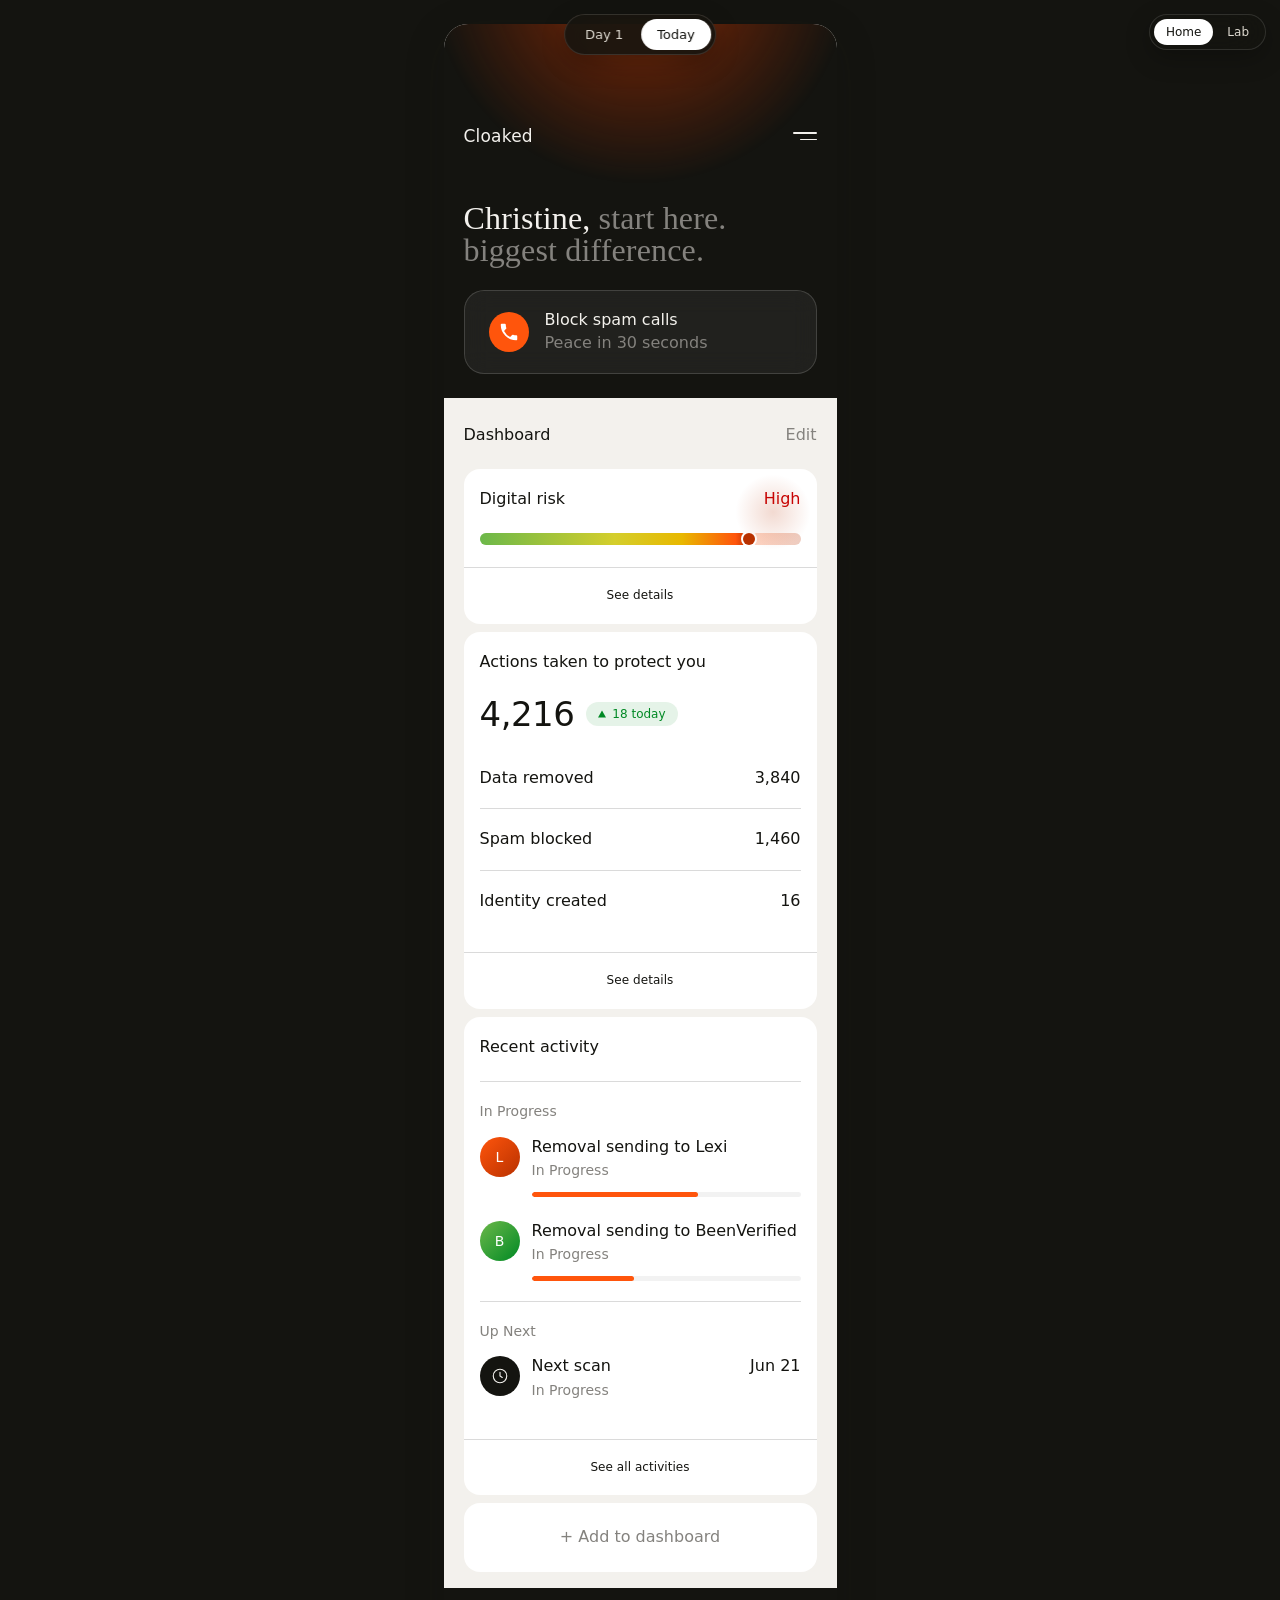
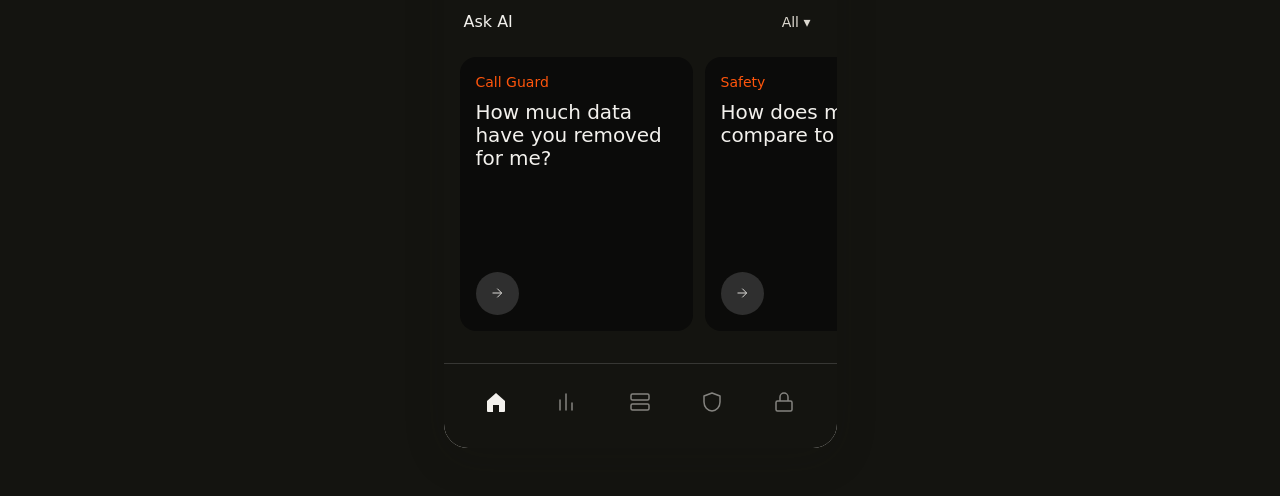
==== commit e10bff4e: "Add dashboard-interaction Lab prototype + Home/Lab toggle" ====
--- a/index.html
+++ b/index.html
@@ -525,6 +525,43 @@
   .vt-btn.active {
     background: var(--ct-color-white);
     color: var(--ct-color-grey-05);
+  }
+
+  /* === VERSION TOGGLE (Home / Lab) — links to sibling prototype === */
+  .version-toggle {
+    position: fixed;
+    top: max(env(safe-area-inset-top, 0px), 14px);
+    right: 14px;
+    z-index: 1000;
+    background: rgba(20,20,16,0.85);
+    -webkit-backdrop-filter: blur(20px);
+    backdrop-filter: blur(20px);
+    border: 0.5px solid rgba(255,255,255,0.12);
+    border-radius: 999px;
+    padding: 4px;
+    display: flex;
+    gap: 2px;
+    box-shadow: 0 8px 24px rgba(0,0,0,0.25);
+  }
+  .ver-btn {
+    font-family: var(--ct-font-sans);
+    font-size: 12px;
+    font-weight: 500;
+    color: var(--ct-color-grey-02);
+    background: transparent;
+    text-decoration: none;
+    padding: 7px 12px;
+    border-radius: 999px;
+    transition: background-color 220ms cubic-bezier(0.22, 1, 0.36, 1),
+                color 220ms cubic-bezier(0.22, 1, 0.36, 1);
+    -webkit-tap-highlight-color: transparent;
+    line-height: 1;
+  }
+  .ver-btn.active {
+    background: var(--ct-color-white);
+    color: var(--ct-color-grey-05);
+    pointer-events: none;
+    cursor: default;
   }
 
   /* View transition */
@@ -1558,6 +1595,12 @@
   <button class="vt-btn" data-view="day1" role="tab" aria-selected="false">Day 1</button>
   <button class="vt-btn active" data-view="today" role="tab" aria-selected="true">Today</button>
 </div>
+
+<!-- Version toggle (Home / Lab) — links to the sibling dashboard-interaction prototype -->
+<nav class="version-toggle" aria-label="Switch prototype version">
+  <a href="index.html" class="ver-btn active" aria-current="page">Home</a>
+  <a href="dashboard-interaction.html" class="ver-btn">Lab</a>
+</nav>
 
 <!-- ============================================================ -->
 <!-- TODAY VIEW (post-explore homepage)                            -->
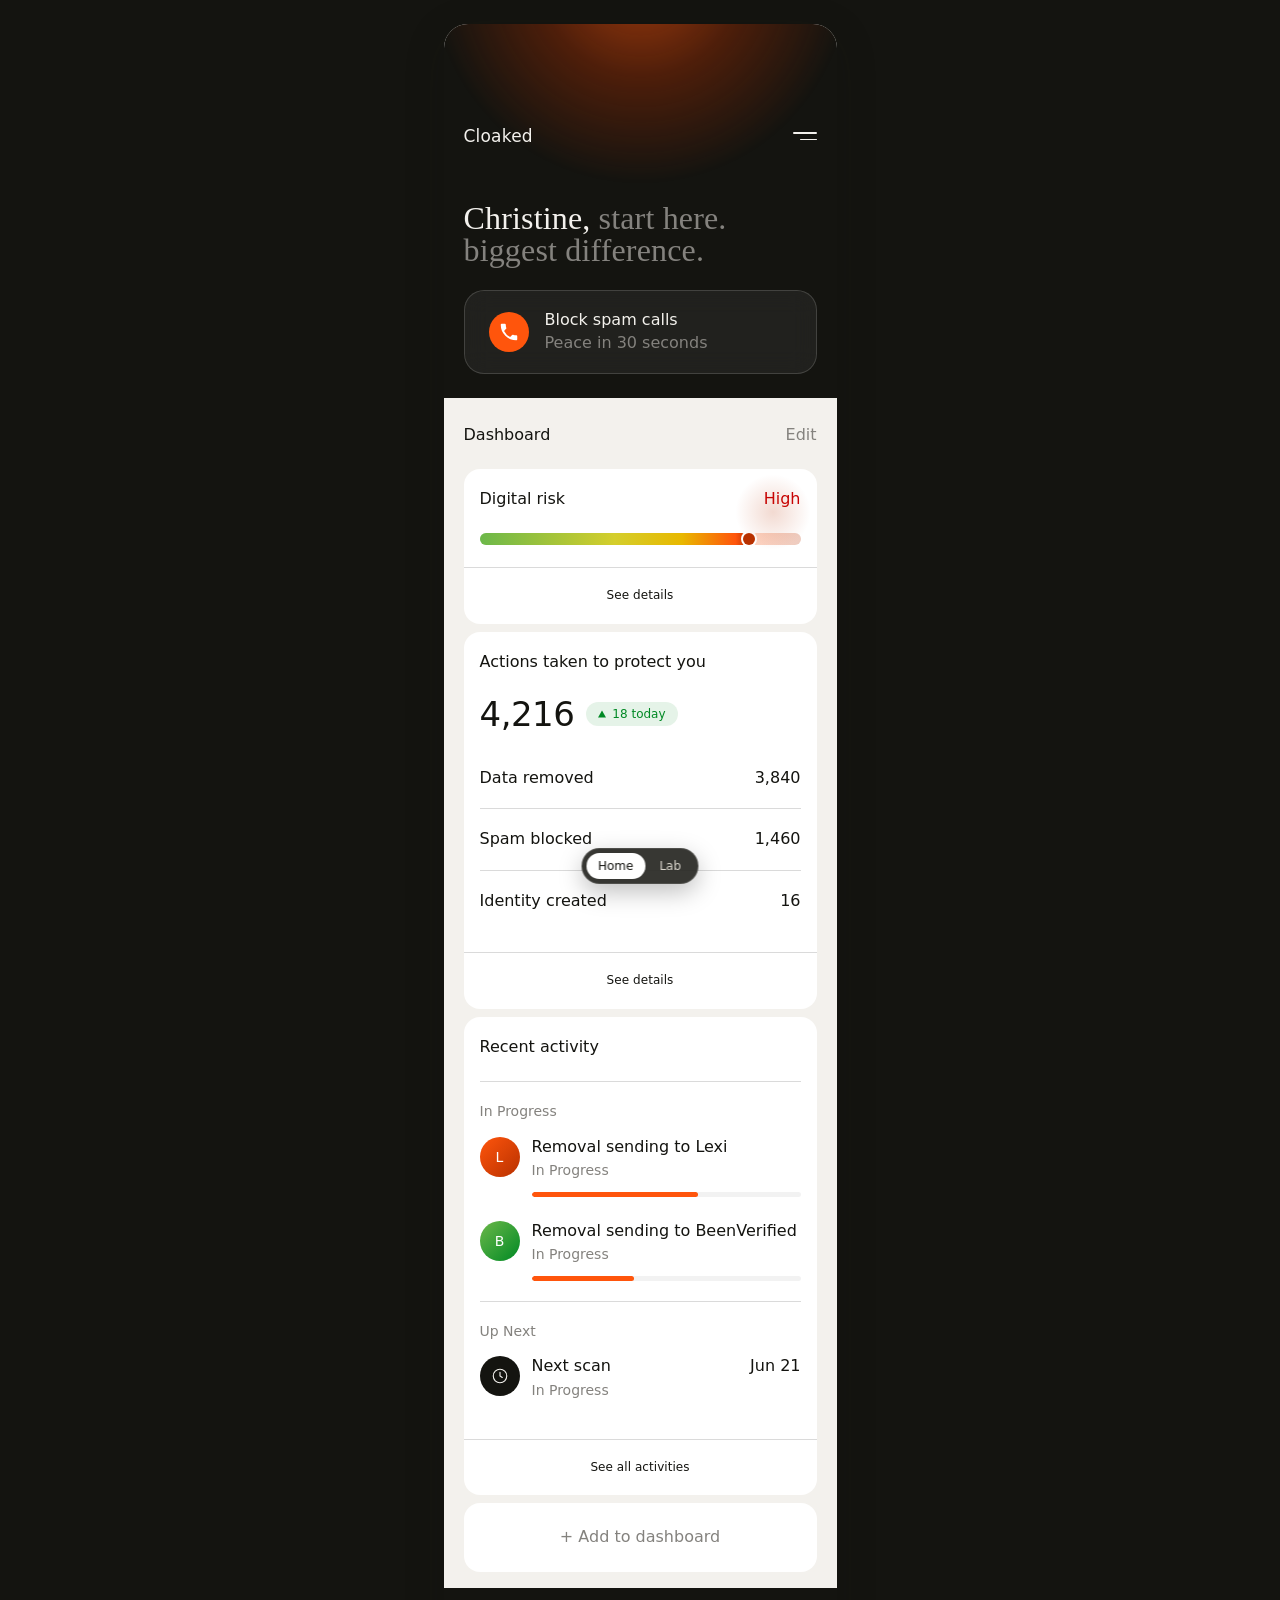
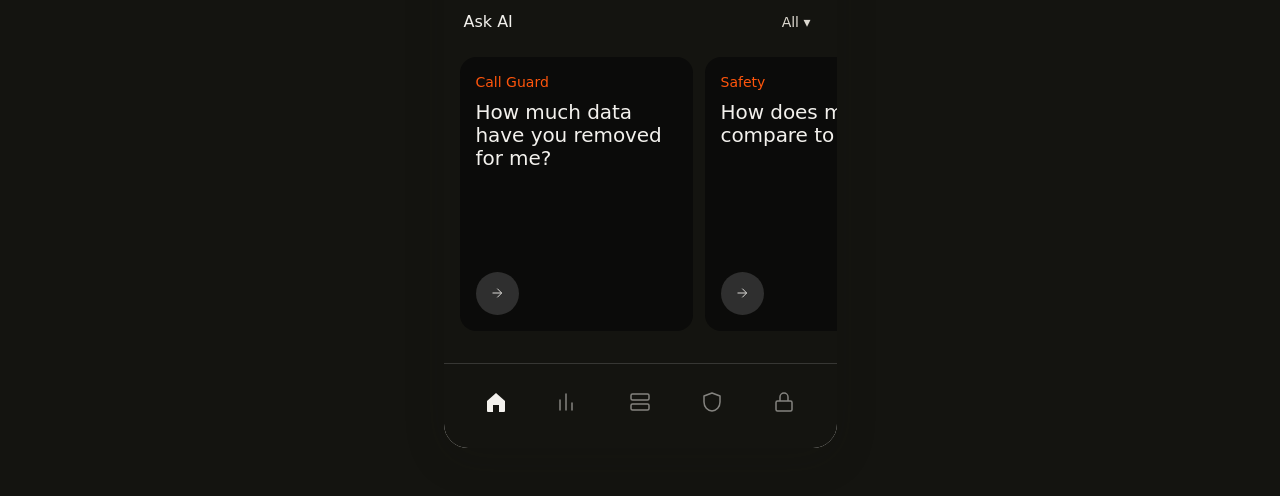
==== commit 510abaf4: "Simplify prototypes: drop Day 1 view + Lab description sidebar - index.html: remove Day 1 view conte" ====
--- a/index.html
+++ b/index.html
@@ -491,48 +491,13 @@
   .tab.active { opacity: 1; }
   .tab svg { width: 24px; height: 24px; }
 
-  /* === VIEW TOGGLE (Day 1 / Today) === */
-  .view-toggle {
+  /* === VERSION TOGGLE (Home / Lab) — bottom-center, links to sibling prototype === */
+  .version-toggle {
     position: fixed;
-    top: max(env(safe-area-inset-top, 0px), 14px);
+    bottom: calc(env(safe-area-inset-bottom, 0px) + 16px);
     left: 50%;
     transform: translateX(-50%);
-    z-index: 1000;
-    background: rgba(20,20,16,0.85);
-    -webkit-backdrop-filter: blur(20px);
-    backdrop-filter: blur(20px);
-    border: 0.5px solid rgba(255,255,255,0.12);
-    border-radius: 999px;
-    padding: 4px;
-    display: flex;
-    gap: 2px;
-    box-shadow: 0 8px 24px rgba(0,0,0,0.25);
-  }
-  .vt-btn {
-    font-family: var(--ct-font-sans);
-    font-size: 13px;
-    font-weight: 500;
-    color: var(--ct-color-grey-02);
-    background: transparent;
-    border: none;
-    padding: 8px 16px;
-    border-radius: 999px;
-    cursor: pointer;
-    transition: background-color 220ms cubic-bezier(0.22, 1, 0.36, 1),
-                color 220ms cubic-bezier(0.22, 1, 0.36, 1);
-    -webkit-tap-highlight-color: transparent;
-  }
-  .vt-btn.active {
-    background: var(--ct-color-white);
-    color: var(--ct-color-grey-05);
-  }
-
-  /* === VERSION TOGGLE (Home / Lab) — links to sibling prototype === */
-  .version-toggle {
-    position: fixed;
-    top: max(env(safe-area-inset-top, 0px), 14px);
-    right: 14px;
-    z-index: 1000;
+    z-index: 9999;
     background: rgba(20,20,16,0.85);
     -webkit-backdrop-filter: blur(20px);
     backdrop-filter: blur(20px);
@@ -1589,12 +1554,6 @@
 </style>
 </head>
 <body>
-
-<!-- View toggle (Day 1 / Today) -->
-<div class="view-toggle" role="tablist" aria-label="Switch homepage view">
-  <button class="vt-btn" data-view="day1" role="tab" aria-selected="false">Day 1</button>
-  <button class="vt-btn active" data-view="today" role="tab" aria-selected="true">Today</button>
-</div>
 
 <!-- Version toggle (Home / Lab) — links to the sibling dashboard-interaction prototype -->
 <nav class="version-toggle" aria-label="Switch prototype version">
@@ -1858,276 +1817,6 @@
 
 </div>
 
-<!-- ============================================================ -->
-<!-- DAY 1 VIEW (first-time experience — scan in progress)        -->
-<!-- ============================================================ -->
-<div class="phone" data-view-content="day1" hidden>
-
-  <!-- HERO -->
-  <section class="hero">
-    <div class="hero-bar">
-      <span class="hero-logo">Cloaked</span>
-      <div class="hero-menu" aria-label="Menu">
-        <span></span><span></span>
-      </div>
-    </div>
-
-    <h1 class="hero-greeting">
-      Welcome, Christine. <span class="dim">Let's see what's out there.</span>
-    </h1>
-
-    <!-- Initial scan in progress -->
-    <div class="scan-card" aria-live="polite">
-      <div class="scan-header">
-        <div class="scan-icon" aria-hidden="true">
-          <svg viewBox="0 0 24 24" fill="none" xmlns="http://www.w3.org/2000/svg">
-            <circle cx="11" cy="11" r="6" stroke="currentColor" stroke-width="1.75"/>
-            <path d="M20 20l-3.5-3.5" stroke="currentColor" stroke-width="1.75" stroke-linecap="round"/>
-          </svg>
-        </div>
-        <div class="scan-text">
-          <span class="scan-title">Initial scan</span>
-          <span class="scan-sub">Scanning the web for your data</span>
-        </div>
-      </div>
-      <div class="scan-progress">
-        <div class="scan-bar" aria-hidden="true">
-          <span class="scan-bar-fill"></span>
-        </div>
-        <div class="scan-meta">
-          <span class="scan-count"><span id="scanCount">12</span> of 247 brokers</span>
-          <span>~4 min left</span>
-        </div>
-      </div>
-    </div>
-  </section>
-
-  <!-- DASHBOARD -->
-  <section class="dashboard">
-    <header class="dashboard-header">
-      <span class="dashboard-title">Get started</span>
-      <button class="dashboard-edit" type="button">Edit</button>
-    </header>
-
-    <!-- Empty state -->
-    <div class="dashboard-empty" aria-hidden="true">
-      <div class="dashboard-empty-icon">
-        <svg viewBox="0 0 24 24" fill="none" xmlns="http://www.w3.org/2000/svg">
-          <rect x="3.5" y="3.5" width="7" height="7" rx="1.5" stroke="currentColor" stroke-width="1.5"/>
-          <rect x="13.5" y="3.5" width="7" height="7" rx="1.5" stroke="currentColor" stroke-width="1.5"/>
-          <rect x="3.5" y="13.5" width="7" height="7" rx="1.5" stroke="currentColor" stroke-width="1.5"/>
-          <rect x="13.5" y="13.5" width="7" height="7" rx="1.5" stroke="currentColor" stroke-width="1.5"/>
-        </svg>
-      </div>
-      <p class="dashboard-empty-title">Nothing on your dashboard yet</p>
-      <p class="dashboard-empty-sub">Add cards below to start tracking what matters most.</p>
-    </div>
-
-    <!-- Setup checklist -->
-    <div class="card setup-card"
-         data-card-id="setup" data-card-name="Quick setup" data-card-desc="4 steps · less than 5 minutes" data-card-icon="setup">
-      <div class="card-body">
-        <div class="setup-head">
-          <div>
-            <p class="setup-title">Quick setup</p>
-            <p class="setup-sub">Less than 5 minutes total</p>
-          </div>
-          <span class="setup-count">1 / 4</span>
-        </div>
-
-        <div class="setup-meter" aria-hidden="true">
-          <span style="width:25%"></span>
-        </div>
-
-        <div class="setup-list">
-          <div class="setup-item done">
-            <div class="setup-check" aria-hidden="true">
-              <svg viewBox="0 0 12 12" fill="none" xmlns="http://www.w3.org/2000/svg">
-                <path d="M2.5 6.5l2.5 2.5L9.5 3" stroke="currentColor" stroke-width="1.5" stroke-linecap="round" stroke-linejoin="round"/>
-              </svg>
-            </div>
-            <div class="setup-item-text">
-              <span class="setup-item-title">Account created</span>
-              <span class="setup-item-meta">Just now</span>
-            </div>
-          </div>
-
-          <div class="setup-item">
-            <div class="setup-check" aria-hidden="true"></div>
-            <div class="setup-item-text">
-              <span class="setup-item-title">Verify your email</span>
-              <span class="setup-item-meta">1 min</span>
-            </div>
-          </div>
-
-          <div class="setup-item">
-            <div class="setup-check" aria-hidden="true"></div>
-            <div class="setup-item-text">
-              <span class="setup-item-title">Add your phone number</span>
-              <span class="setup-item-meta">1 min</span>
-            </div>
-          </div>
-
-          <div class="setup-item">
-            <div class="setup-check" aria-hidden="true"></div>
-            <div class="setup-item-text">
-              <span class="setup-item-title">Block your first spammer</span>
-              <span class="setup-item-meta">30 sec</span>
-            </div>
-          </div>
-        </div>
-      </div>
-    </div>
-
-    <!-- Digital risk — pre-scan empty state -->
-    <div class="card risk-card risk-empty"
-         data-card-id="risk" data-card-name="Digital risk" data-card-desc="Risk score (calculating on Day 1)" data-card-icon="risk">
-      <div class="card-body">
-        <div class="risk-row">
-          <span class="risk-title">Digital risk</span>
-          <span class="risk-value">
-            Calculating
-            <span class="dot-loader" aria-hidden="true">
-              <span></span><span></span><span></span>
-            </span>
-          </span>
-        </div>
-        <div class="risk-bar-skel" aria-hidden="true"></div>
-        <p class="risk-empty-message">
-          Hang tight — we'll show your first risk score the moment the scan finishes.
-        </p>
-      </div>
-    </div>
-
-    <!-- Actions taken to protect you — Day 1 empty state -->
-    <a class="card" href="actions.html"
-       data-card-id="actions" data-card-name="Actions taken to protect you" data-card-desc="Removals, blocks, identities" data-card-icon="actions">
-      <div class="card-body">
-        <p class="actions-title">Actions taken to protect you</p>
-        <div class="actions-headline">
-          <span class="actions-number">0</span>
-          <span class="actions-pill day1">Day 1</span>
-        </div>
-        <p class="actions-note">First removals usually start in 7&ndash;14 days. We&rsquo;ll update this card as they happen.</p>
-        <div class="actions-list">
-          <div class="actions-row">
-            <span>Data removed</span>
-            <span class="meta-muted">Starts in 7&ndash;14 days</span>
-          </div>
-          <div class="actions-row">
-            <span>Spam blocked</span>
-            <span class="cta">Turn on &rarr;</span>
-          </div>
-          <div class="actions-row">
-            <span>Identity created</span>
-            <span class="cta">Create first &rarr;</span>
-          </div>
-        </div>
-      </div>
-      <div class="card-link">See details</div>
-    </a>
-
-    <!-- Add to dashboard -->
-    <div class="add-card" role="button" tabindex="0">+ Add to dashboard</div>
-  </section>
-
-  <!-- ASK AI — onboarding-flavored -->
-  <section class="ask-ai">
-    <header class="ask-ai-header">
-      <span class="ask-ai-title">Ask AI</span>
-      <button class="ask-ai-filter">All ▾</button>
-    </header>
-    <div class="ai-scroll">
-      <div class="ai-card">
-        <div>
-          <div class="ai-tag">Getting Started</div>
-          <p class="ai-question">What is data removal, exactly?</p>
-        </div>
-        <div class="ai-arrow">
-          <svg viewBox="0 0 24 24" fill="none" xmlns="http://www.w3.org/2000/svg">
-            <path d="M5 12h14M13 5l7 7-7 7" stroke="currentColor" stroke-width="1.5" stroke-linecap="round" stroke-linejoin="round"/>
-          </svg>
-        </div>
-      </div>
-      <div class="ai-card">
-        <div>
-          <div class="ai-tag">First Results</div>
-          <p class="ai-question">How long until I see results?</p>
-        </div>
-        <div class="ai-arrow">
-          <svg viewBox="0 0 24 24" fill="none" xmlns="http://www.w3.org/2000/svg">
-            <path d="M5 12h14M13 5l7 7-7 7" stroke="currentColor" stroke-width="1.5" stroke-linecap="round" stroke-linejoin="round"/>
-          </svg>
-        </div>
-      </div>
-      <div class="ai-card">
-        <div>
-          <div class="ai-tag">Coverage</div>
-          <p class="ai-question">Which sites do you remove from?</p>
-        </div>
-        <div class="ai-arrow">
-          <svg viewBox="0 0 24 24" fill="none" xmlns="http://www.w3.org/2000/svg">
-            <path d="M5 12h14M13 5l7 7-7 7" stroke="currentColor" stroke-width="1.5" stroke-linecap="round" stroke-linejoin="round"/>
-          </svg>
-        </div>
-      </div>
-      <div class="ai-card">
-        <div>
-          <div class="ai-tag">Trust</div>
-          <p class="ai-question">How is my data kept safe with you?</p>
-        </div>
-        <div class="ai-arrow">
-          <svg viewBox="0 0 24 24" fill="none" xmlns="http://www.w3.org/2000/svg">
-            <path d="M5 12h14M13 5l7 7-7 7" stroke="currentColor" stroke-width="1.5" stroke-linecap="round" stroke-linejoin="round"/>
-          </svg>
-        </div>
-      </div>
-      <div class="ai-card">
-        <div>
-          <div class="ai-tag">Family</div>
-          <p class="ai-question">Can my family use Cloaked too?</p>
-        </div>
-        <div class="ai-arrow">
-          <svg viewBox="0 0 24 24" fill="none" xmlns="http://www.w3.org/2000/svg">
-            <path d="M5 12h14M13 5l7 7-7 7" stroke="currentColor" stroke-width="1.5" stroke-linecap="round" stroke-linejoin="round"/>
-          </svg>
-        </div>
-      </div>
-    </div>
-  </section>
-
-  <!-- TAB BAR -->
-  <nav class="tabbar">
-    <div class="tab active" aria-label="Home">
-      <svg viewBox="0 0 24 24" fill="none" xmlns="http://www.w3.org/2000/svg">
-        <path d="M3 11l9-8 9 8v10a1 1 0 0 1-1 1h-5v-7H9v7H4a1 1 0 0 1-1-1V11z" fill="currentColor"/>
-      </svg>
-    </div>
-    <div class="tab" aria-label="Stats">
-      <svg viewBox="0 0 24 24" fill="none" xmlns="http://www.w3.org/2000/svg">
-        <path d="M4 20V10M10 20V4M16 20v-7" stroke="currentColor" stroke-width="1.5" stroke-linecap="round"/>
-      </svg>
-    </div>
-    <div class="tab" aria-label="Identities">
-      <svg viewBox="0 0 24 24" fill="none" xmlns="http://www.w3.org/2000/svg">
-        <rect x="3" y="4" width="18" height="6" rx="1.5" stroke="currentColor" stroke-width="1.5"/>
-        <rect x="3" y="14" width="18" height="6" rx="1.5" stroke="currentColor" stroke-width="1.5"/>
-      </svg>
-    </div>
-    <div class="tab" aria-label="Protection">
-      <svg viewBox="0 0 24 24" fill="none" xmlns="http://www.w3.org/2000/svg">
-        <path d="M12 3l8 3v6c0 5-3.5 8.5-8 9-4.5-.5-8-4-8-9V6l8-3z" stroke="currentColor" stroke-width="1.5" stroke-linejoin="round"/>
-      </svg>
-    </div>
-    <div class="tab" aria-label="Vault">
-      <svg viewBox="0 0 24 24" fill="none" xmlns="http://www.w3.org/2000/svg">
-        <rect x="4" y="11" width="16" height="10" rx="1.5" stroke="currentColor" stroke-width="1.5"/>
-        <path d="M8 11V7a4 4 0 0 1 8 0v4" stroke="currentColor" stroke-width="1.5"/>
-      </svg>
-    </div>
-  </nav>
-
-</div>
 
 <!-- ============================================================ -->
 <!-- ADD TO DASHBOARD — full-screen widget gallery (Figma 2298:9421) -->
@@ -2381,48 +2070,7 @@
 
 <script>
   (function () {
-    var KEY = 'cloaked.homeView';
-    var btns  = document.querySelectorAll('.vt-btn');
-    var views = document.querySelectorAll('[data-view-content]');
-
-    function setView(view) {
-      btns.forEach(function (b) {
-        var on = b.dataset.view === view;
-        b.classList.toggle('active', on);
-        b.setAttribute('aria-selected', on ? 'true' : 'false');
-      });
-      views.forEach(function (v) {
-        var on = v.dataset.viewContent === view;
-        if (on) {
-          v.hidden = false;
-          // restart scan-bar fill animation when switching back to Day 1
-          if (view === 'day1') {
-            var fill = v.querySelector('.scan-bar-fill');
-            if (fill) {
-              fill.style.animation = 'none';
-              // force reflow
-              void fill.offsetWidth;
-              fill.style.animation = '';
-            }
-          }
-        } else {
-          v.hidden = true;
-        }
-      });
-      try { localStorage.setItem(KEY, view); } catch (e) {}
-      // haptic
-      if (navigator.vibrate) navigator.vibrate(8);
-    }
-
-    btns.forEach(function (b) {
-      b.addEventListener('click', function () { setView(b.dataset.view); });
-    });
-
-    // Restore last view (default: today)
-    try {
-      var saved = localStorage.getItem(KEY);
-      if (saved === 'day1' || saved === 'today') setView(saved);
-    } catch (e) {}
+    // (Day 1 / Today toggle removed — Today is now the only home view)
 
     // Animate the "12 of 247" counter alongside the scan-fill animation
     var scanCount = document.getElementById('scanCount');
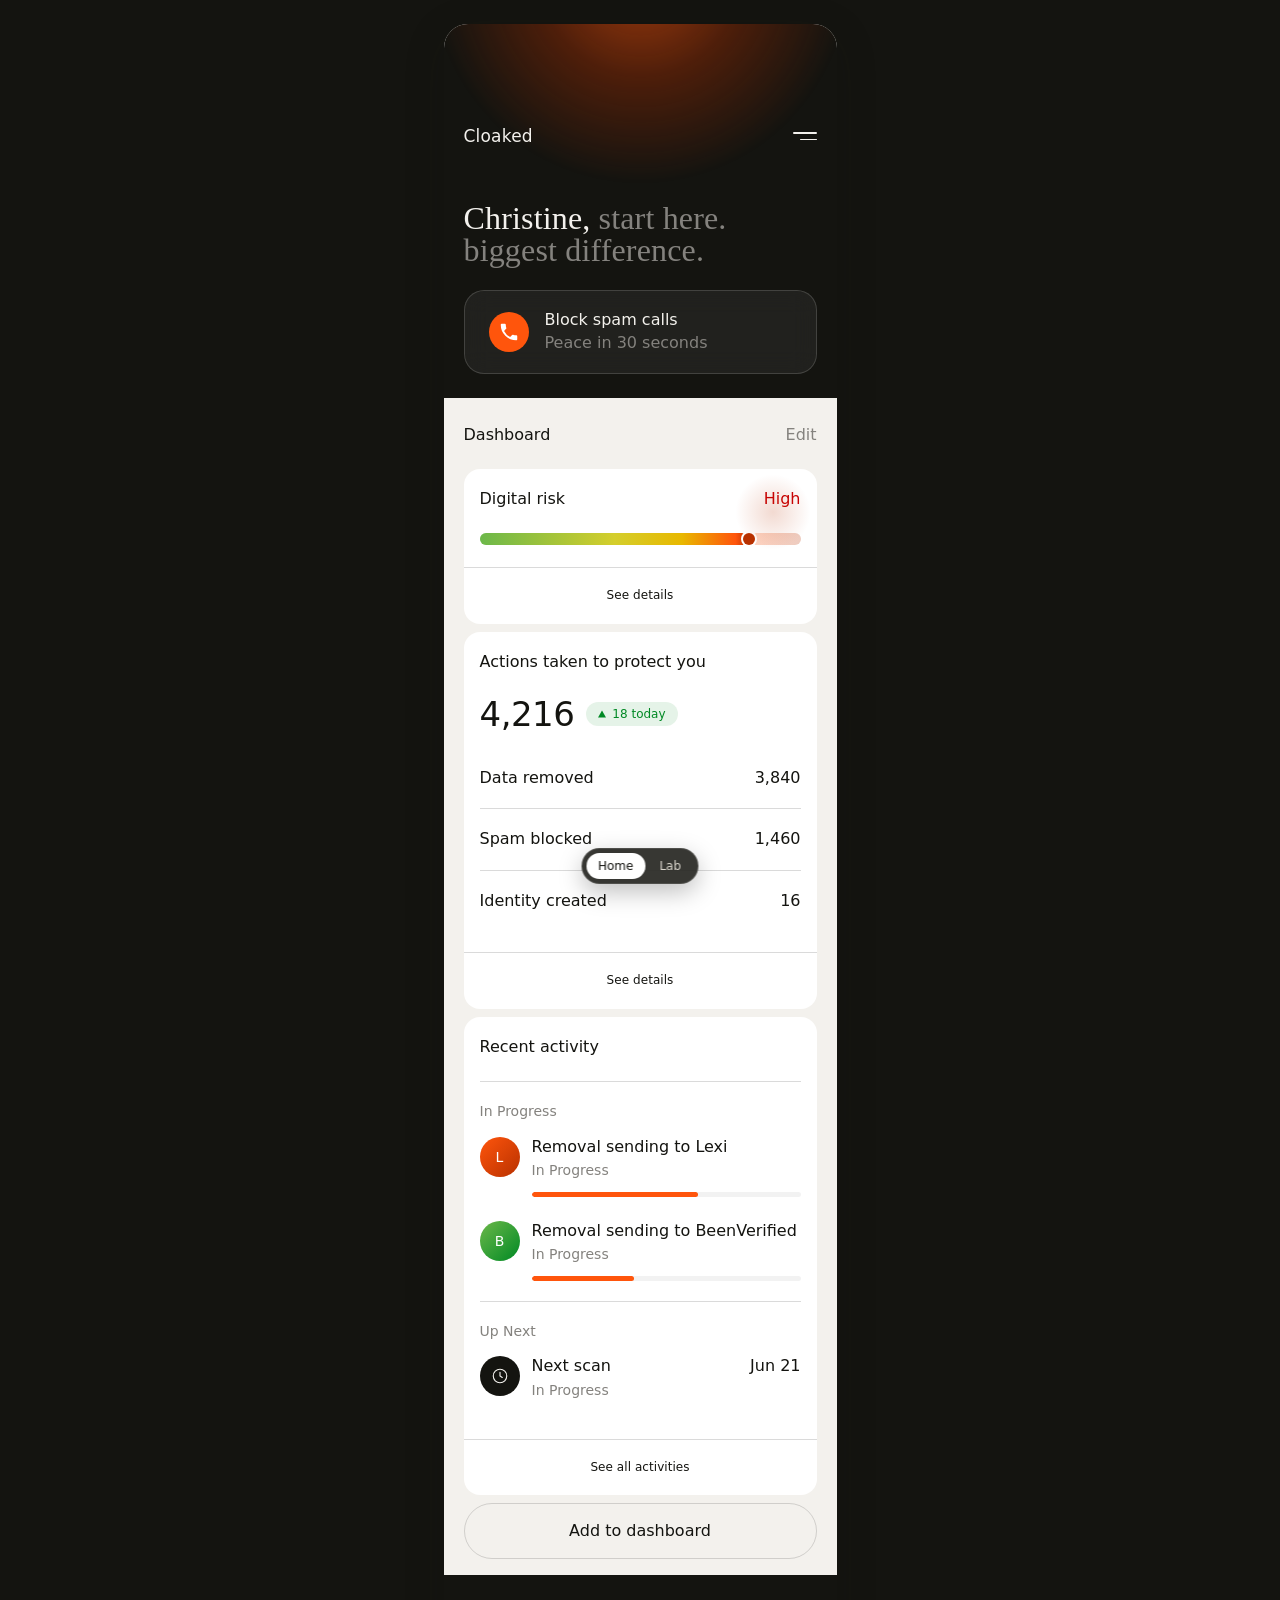
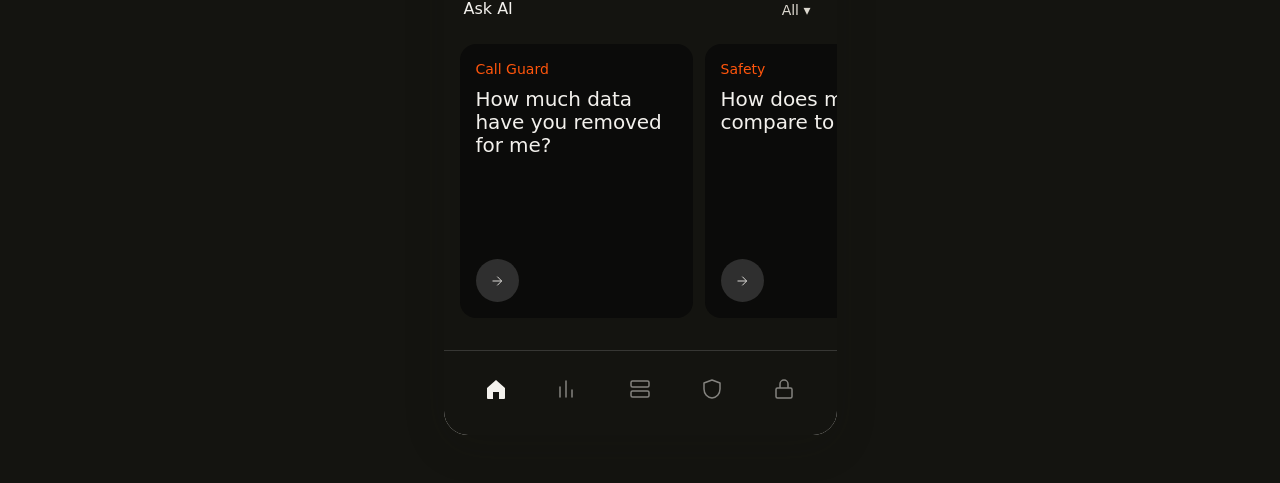
==== commit e2a2f4f6: "Edit mode visual per Figma 2317-10725" ====
--- a/index.html
+++ b/index.html
@@ -141,6 +141,14 @@
     display: flex; justify-content: space-between; align-items: center;
     padding: 27px 0 24px;
   }
+  /* While editing, pin the header so Done is always reachable. */
+  .dashboard.is-editing .dashboard-header {
+    position: sticky;
+    top: 0;
+    z-index: 50;
+    background: var(--ct-bkgd-01);
+    padding-top: calc(env(safe-area-inset-top, 0px) + 16px);
+  }
   .dashboard-title {
     font-family: var(--ct-font-sans);
     font-size: var(--ct-text-body-size);
@@ -397,19 +405,29 @@
   }
 
   /* Add to dashboard */
+  /* Figma 2317:10740 — full-pill outline button, border 1px solid divider,
+     height 56, rounded-240, body-size text. Background transparent so it
+     reads as a CTA outline rather than a card. */
   .add-card {
-    background: var(--ct-bkgd-02);
-    border-radius: 16px;
-    padding: 24px 16px;
+    background: transparent;
+    border: 1px solid var(--ct-divider);
+    border-radius: 999px;
+    height: 56px;
+    padding: 0 var(--ct-spacing-20);
     text-align: center;
     font-family: var(--ct-font-sans);
     font-size: var(--ct-text-body-size);
-    line-height: 1.3;
-    color: var(--ct-text-secondary);
+    line-height: 1;
+    color: var(--ct-cta-secondary-text);
     cursor: pointer;
     width: 353px;
     max-width: 100%;
-  }
+    display: flex;
+    align-items: center;
+    justify-content: center;
+    transition: background-color 140ms ease;
+  }
+  .add-card:active { background: rgba(11,11,10,0.04); }
 
   /* === ASK AI === */
   .ask-ai {
@@ -528,6 +546,35 @@
     pointer-events: none;
     cursor: default;
   }
+  /* Hide toggle when the Add-to-dashboard catalog page is open so it
+     doesn't sit on top of widgets the user is trying to tap. Body class
+     toggled from openAddPage/closeAddPage — more reliable than :has(). */
+  .version-toggle {
+    transition: opacity 220ms cubic-bezier(0.22, 1, 0.36, 1),
+                transform 220ms cubic-bezier(0.22, 1, 0.36, 1);
+  }
+  body.add-open .version-toggle {
+    opacity: 0;
+    pointer-events: none;
+    transform: translateX(-50%) translateY(12px);
+  }
+
+  /* iOS: disable native text-selection callout on the phone so long-press
+     to drag-reorder doesn't trigger the "Select / Copy" UI on card labels.
+     Inputs/textareas opt back in. */
+  body, .phone, .phone * {
+    -webkit-user-select: none;
+    user-select: none;
+    -webkit-touch-callout: none;
+  }
+  input, textarea, [contenteditable="true"] {
+    -webkit-user-select: text;
+    user-select: text;
+  }
+  /* Buttons + cards: kill 300ms tap delay, prevent double-tap zoom. */
+  button, .card, .add-widget, .add-card {
+    touch-action: manipulation;
+  }
 
   /* View transition */
   [data-view-content] {
@@ -811,7 +858,7 @@
     color: var(--ct-text-secondary);
   }
 
-  /* === EDIT DASHBOARD MODE (iOS Settings — compact list) === */
+  /* === EDIT DASHBOARD MODE (Figma 2317-10725 — cards stay full-size) === */
   .dashboard .card,
   .dashboard .add-card {
     position: relative;
@@ -819,73 +866,37 @@
   /* While editing, suppress card link navigation */
   .dashboard.is-editing a.card { pointer-events: none; }
 
-  /* === Three-phase choreography ===
-     ENTER  (Edit pressed):
-       0-160ms   card-body fades out
-       160-460ms card height collapses to 60px
-       460-720ms compact row reveals
-
-     EXIT  (Save pressed):
-       0-160ms   compact row fades out
-       160-460ms card expands back
-       460-720ms card-body fades back in
-     ============================================ */
-
-  /* Card height — phase 2 (delayed after content fades) */
+  /* Cards do NOT collapse in edit mode. They stay full-size, no jiggle,
+     no compact rows. Removal is via the small × badge in top-left of
+     each card, added below. Drag-to-reorder still works via long-press
+     on the card body. */
   .dashboard .card {
-    transition: max-height 300ms cubic-bezier(0.22, 1, 0.36, 1) 160ms;
-  }
-  .dashboard.is-editing .card {
-    max-height: 60px;
-    overflow: hidden;
-  }
-
-  /* Expanded content — phase 1 entering / phase 3 exiting */
-  .dashboard .card .card-body,
-  .dashboard .card .card-link {
-    transition: opacity 160ms ease;     /* fast fade-out entering edit */
-  }
-  .dashboard.is-editing .card .card-body,
-  .dashboard.is-editing .card .card-link {
-    opacity: 0;
-    pointer-events: none;
-  }
-  .dashboard:not(.is-editing) .card .card-body,
-  .dashboard:not(.is-editing) .card .card-link {
-    transition: opacity 240ms ease 460ms; /* delayed reveal exiting edit */
-  }
-
-  /* Compact row — phase 3 entering / phase 1 exiting */
-  .compact-row {
+    transition: transform 260ms cubic-bezier(0.22, 1, 0.36, 1);
+  }
+
+  /* Legacy compact-row UI — kept in DOM for drag logic, hidden visually */
+  .compact-row { display: none !important; }
+
+  /* Small remove badge on each card while editing (top-left). */
+  .card-remove-badge {
     position: absolute;
-    inset: 0;
-    display: flex;
-    align-items: center;
-    gap: var(--ct-spacing-12);
-    padding: 0 var(--ct-spacing-16);
-    background: var(--ct-bkgd-02);
-    border-radius: 16px;
-    opacity: 0;
-    pointer-events: none;
-    transform: scale(0.96);
-    transform-origin: center;
-    transition: opacity 160ms ease,
-                transform 200ms ease;   /* fast fade-out exiting edit */
-    z-index: 1;
-  }
-  .dashboard.is-editing .compact-row {
-    opacity: 1;
-    pointer-events: auto;
-    transform: scale(1);
-    transition: opacity 260ms ease 460ms,
-                transform 320ms cubic-bezier(0.34, 1.56, 0.64, 1) 460ms;
-  }
-
-  /* === Drag to reorder === */
-  .dashboard.is-editing .card {
-    transition: max-height 300ms cubic-bezier(0.22, 1, 0.36, 1) 160ms,
-                transform 260ms cubic-bezier(0.22, 1, 0.36, 1);
-  }
+    top: 8px; left: 8px;
+    width: 24px; height: 24px;
+    border-radius: 50%;
+    background: var(--ct-status-fail-solid);
+    color: #fff;
+    border: 2px solid var(--ct-bkgd-02);
+    display: none;
+    align-items: center; justify-content: center;
+    cursor: pointer;
+    padding: 0;
+    z-index: 10;
+    -webkit-tap-highlight-color: transparent;
+    transition: transform 120ms ease;
+  }
+  .card-remove-badge:active { transform: scale(0.9); }
+  .card-remove-badge svg { width: 10px; height: 10px; }
+  .dashboard.is-editing .card-remove-badge { display: flex; }
   .dashboard .card.is-dragging {
     z-index: 100;
     box-shadow: 0 12px 32px rgba(0,0,0,0.22), 0 0 0 0.5px rgba(20,20,16,0.1);
@@ -956,17 +967,19 @@
     100% { transform: scale(1);    opacity: 1; }
   }
 
-  /* Edit button while editing */
+  /* Edit / Done text link — per Figma, "Done" is the same text color as the
+     "Dashboard" title (no orange accent). */
   .dashboard-edit.is-editing {
-    color: var(--ct-brand);
-    font-weight: 500;
-  }
-
-  /* Add-card while editing — emphasised dashed dropzone look */
-  .dashboard.is-editing .add-card {
-    background: rgba(255,85,12,0.04);
-    border: 1px dashed rgba(255,85,12,0.4);
-    color: var(--ct-brand);
+    color: var(--ct-text-primary);
+    font-weight: 400;
+  }
+
+  /* Hide hero + tabbar while editing so the dashboard takes over the
+     viewport, matching the Figma edit-mode design. */
+  body.is-editing .hero,
+  body.is-editing .tabbar,
+  body.is-editing .ask-ai {
+    display: none;
   }
 
   /* Dashboard empty state (when every card removed) */
@@ -1408,21 +1421,11 @@
     letter-spacing: 0.06px;
   }
 
-  /* Widget "already on dashboard" marker */
-  .add-widget.is-on-dashboard { opacity: 0.55; }
-  .add-widget.is-on-dashboard::after {
-    content: '✓ Added';
-    position: absolute;
-    top: 12px; right: 12px;
-    background: var(--ct-status-success-solid);
-    color: #fff;
-    font-size: 11px;
-    font-weight: 500;
-    padding: 4px 10px;
-    border-radius: 999px;
-    line-height: 1.2;
-    z-index: 2;
-  }
+  /* Widget already on the dashboard → fully hide from the catalog.
+     Row/section also hide if no widgets remain visible (propagated from JS). */
+  .add-widget.is-on-dashboard { display: none !important; }
+  .add-page-row.is-empty       { display: none !important; }
+  .add-page-section.is-empty   { display: none !important; }
 
   /* VPN — full width (353), 200 tall. Title left=16 top=16, "Off" top=46 (45 +1).
      Toggle bottom=16 left=16. Map at right=14 top=16 size=165x172 (occupies right half). */
@@ -1716,7 +1719,7 @@
     </div>
 
     <!-- Add to dashboard -->
-    <div class="add-card">+ Add to dashboard</div>
+    <div class="add-card">Add to dashboard</div>
   </section>
 
   <!-- ASK AI -->
@@ -2185,6 +2188,7 @@
 
     function openAddPage(view) {
       currentAddView = view;
+      document.body.classList.add('add-open');  // hide version-toggle
       addPage.classList.add('is-open');
       addPage.setAttribute('aria-hidden', 'false');
       refreshAddedMarkers(view);
@@ -2194,6 +2198,7 @@
       haptic(8);
     }
     function closeAddPage() {
+      document.body.classList.remove('add-open'); // restore version-toggle
       addPage.classList.remove('is-open');
       addPage.setAttribute('aria-hidden', 'true');
       currentAddView = null;
@@ -2327,17 +2332,32 @@
       // unmatched: numbers, emails, vpn, pay, passwords, auth, insurance — create new cards
     };
 
-    // Mark widgets that are currently on the dashboard
+    // Hide widgets that are currently on the dashboard, then collapse any
+    // row / section that ends up with no remaining visible widgets.
     function refreshAddedMarkers(view) {
       if (!view) return;
       var dashboard = document.querySelector('[data-view-content="' + view + '"] .dashboard');
       if (!dashboard) return;
+
+      // 1) Per-widget: mark added widgets as hidden
       addPage.querySelectorAll('.add-widget').forEach(function (w) {
         var widgetId = w.dataset.addId;
         var cardId = WIDGET_TO_CARD[widgetId] || ('widget-' + widgetId);
         var card = dashboard.querySelector('.card[data-card-id="' + cardId + '"]');
         var onDashboard = !!card && card.style.display !== 'none';
         w.classList.toggle('is-on-dashboard', onDashboard);
+      });
+
+      // 2) Per-row: hide rows where every widget is added
+      addPage.querySelectorAll('.add-page-row').forEach(function (row) {
+        var anyVisible = !!row.querySelector('.add-widget:not(.is-on-dashboard)');
+        row.classList.toggle('is-empty', !anyVisible);
+      });
+
+      // 3) Per-section: hide sections where every widget is added
+      addPage.querySelectorAll('.add-page-section').forEach(function (section) {
+        var anyVisible = !!section.querySelector('.add-widget:not(.is-on-dashboard)');
+        section.classList.toggle('is-empty', !anyVisible);
       });
     }
 
@@ -2669,9 +2689,27 @@
       // Edit toggle
       function setEditing(on) {
         dashboard.classList.toggle('is-editing', on);
+        document.body.classList.toggle('is-editing', on);  // hide hero/tabbar
         if (editBtn) {
-          editBtn.textContent = on ? 'Save' : 'Edit';
+          editBtn.textContent = on ? 'Done' : 'Edit';
           editBtn.classList.toggle('is-editing', on);
+        }
+        // Make sure each card has a × remove badge (once)
+        if (on) {
+          dashboard.querySelectorAll('.card[data-card-id]').forEach(function (card) {
+            if (card.querySelector('.card-remove-badge')) return;
+            var b = document.createElement('button');
+            b.type = 'button';
+            b.className = 'card-remove-badge';
+            b.setAttribute('aria-label', 'Remove from dashboard');
+            b.innerHTML = '<svg viewBox="0 0 10 10" fill="none" xmlns="http://www.w3.org/2000/svg"><path d="M2 2l6 6M8 2l-6 6" stroke="currentColor" stroke-width="1.6" stroke-linecap="round"/></svg>';
+            b.addEventListener('click', function (e) {
+              e.stopPropagation();
+              e.preventDefault();
+              if (typeof removeCard === 'function') removeCard(card);
+            });
+            card.appendChild(b);
+          });
         }
         haptic(on ? 12 : 6);
       }
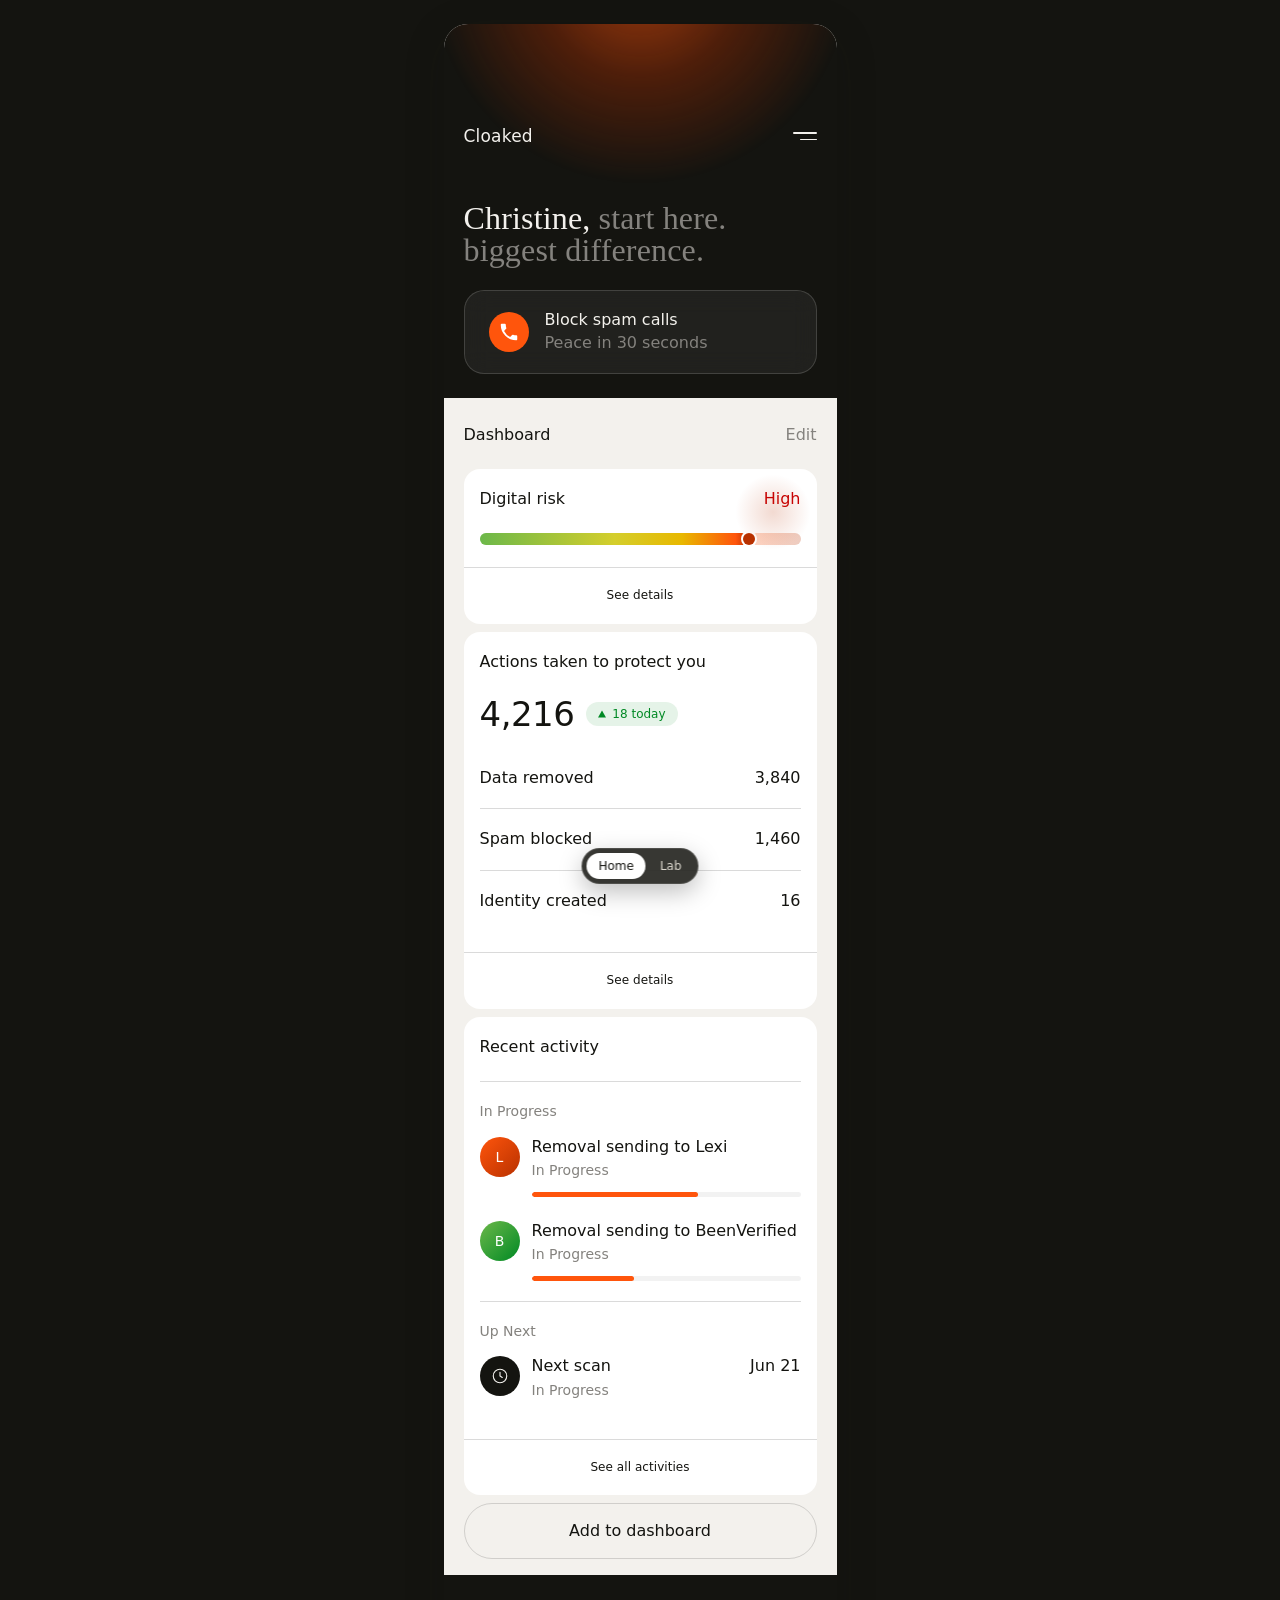
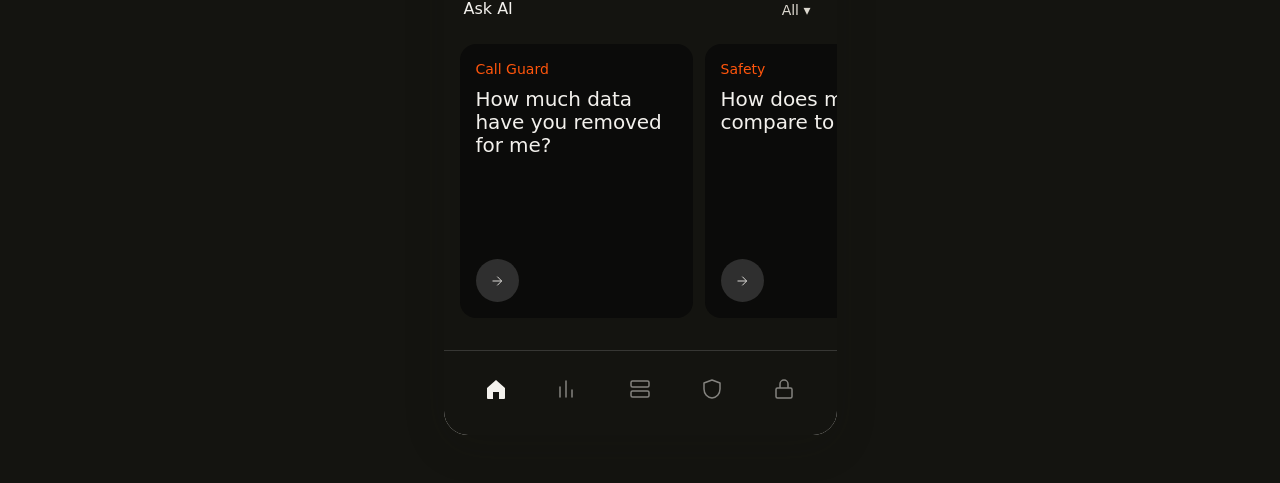
==== commit d9854fcf: "Edit mode visual + preview view with S/M/L" ====
--- a/index.html
+++ b/index.html
@@ -1047,6 +1047,131 @@
   @media (max-width: 480px) {
     .add-page { max-width: 100%; }
   }
+
+  /* === PREVIEW VIEW — slides in from the right when a widget is tapped ===
+     Per screen recording (g03 → g05/g06): tap widget → preview view shows
+     the widget enlarged with size dots + 'Add widget' button at bottom. */
+  .add-page-preview {
+    position: absolute;
+    inset: 0;
+    background: var(--ct-bkgd-01);
+    z-index: 10;
+    display: flex;
+    flex-direction: column;
+    transform: translateX(100%);
+    transition: transform 380ms cubic-bezier(0.22, 1, 0.36, 1);
+    visibility: hidden;
+    padding-top: calc(env(safe-area-inset-top, 0px) + 99px);
+    padding-bottom: calc(env(safe-area-inset-bottom, 0px) + 32px);
+  }
+  .add-page.in-preview .add-page-preview {
+    transform: translateX(0);
+    visibility: visible;
+  }
+  /* When previewing, fade the underlying browse content (so it doesn't
+     scroll-flicker behind the preview). */
+  .add-page.in-preview .add-page-section,
+  .add-page.in-preview .add-page-search,
+  .add-page.in-preview .add-page-empty {
+    opacity: 0;
+    transition: opacity 200ms ease;
+  }
+
+  .preview-back {
+    position: absolute;
+    left: var(--ct-spacing-20);
+    top: calc(env(safe-area-inset-top, 0px) + 96px);
+    font-family: var(--ct-font-sans);
+    font-size: 20px;
+    line-height: 1;
+    color: var(--ct-text-primary);
+    background: none; border: none;
+    padding: 6px 10px 6px 0;
+    margin: 0;
+    cursor: pointer;
+    -webkit-tap-highlight-color: transparent;
+    z-index: 2;
+  }
+  .preview-title {
+    margin: 0;
+    padding: 0 var(--ct-spacing-20) 0 56px;
+    font-family: var(--ct-font-sans);
+    font-weight: 400;
+    font-size: var(--ct-text-body-size);
+    line-height: 1.3;
+    color: var(--ct-text-primary);
+    flex-shrink: 0;
+    min-height: 24px;
+  }
+  .preview-stage {
+    flex: 1;
+    display: flex;
+    align-items: center;
+    justify-content: center;
+    padding: var(--ct-spacing-20);
+    overflow: hidden;
+  }
+  .preview-card-wrap {
+    position: relative;
+    transition: width 320ms cubic-bezier(0.22, 1, 0.36, 1),
+                height 320ms cubic-bezier(0.22, 1, 0.36, 1);
+    will-change: width, height;
+  }
+  /* Size variants for the preview card wrapper (Lab S/M/L spec) */
+  .preview-card-wrap.size-S { width: 172px; height: 200px; }
+  .preview-card-wrap.size-M { width: 320px; height: 200px; }
+  .preview-card-wrap.size-L { width: 320px; height: 350px; }
+  /* The cloned widget fills its wrapper */
+  .preview-card-wrap .add-widget {
+    width: 100%;
+    height: 100%;
+    pointer-events: none;
+  }
+
+  /* Page dots (size indicator) */
+  .preview-dots {
+    display: flex;
+    justify-content: center;
+    gap: 8px;
+    padding: 0 0 16px;
+    flex-shrink: 0;
+  }
+  .preview-dot {
+    width: 8px; height: 8px;
+    border-radius: 50%;
+    background: rgba(11,11,10,0.18);
+    border: none;
+    padding: 0;
+    cursor: pointer;
+    transition: background-color 180ms ease, transform 180ms ease;
+    -webkit-tap-highlight-color: transparent;
+  }
+  .preview-dot.active {
+    background: var(--ct-text-primary);
+    transform: scale(1.1);
+  }
+  .preview-dot[disabled] {
+    opacity: 0.3;
+    cursor: not-allowed;
+  }
+
+  /* Add widget button — full-width black pill */
+  .add-widget-btn {
+    margin: 0 var(--ct-spacing-20);
+    height: 56px;
+    border-radius: 999px;
+    border: none;
+    background: var(--ct-cta-primary-container);
+    color: var(--ct-cta-primary-text);
+    font-family: var(--ct-font-sans);
+    font-size: var(--ct-text-body-size);
+    font-weight: 500;
+    cursor: pointer;
+    -webkit-tap-highlight-color: transparent;
+    flex-shrink: 0;
+    transition: opacity 140ms ease, transform 140ms ease;
+  }
+  .add-widget-btn:active { transform: scale(0.985); opacity: 0.92; }
 
   /* Header — absolute coordinates from Figma:
      Title top-edge ~102px, Close top ~99px (text top edges) */
@@ -2069,6 +2194,21 @@
   <div class="add-page-empty" id="addPageEmpty" hidden>
     No widgets match <strong id="addPageEmptyQuery"></strong>.
   </div>
+
+  <!-- Preview view (slide-in from right when a widget is tapped) -->
+  <div class="add-page-preview" id="addPagePreview" aria-hidden="true">
+    <button class="preview-back" id="addPagePreviewBack" type="button" aria-label="Back to catalog">‹</button>
+    <h2 class="preview-title" id="addPagePreviewTitle">—</h2>
+    <div class="preview-stage">
+      <div class="preview-card-wrap size-S" id="addPagePreviewWrap"></div>
+    </div>
+    <div class="preview-dots" id="addPagePreviewDots" role="tablist" aria-label="Choose widget size">
+      <button class="preview-dot active" type="button" data-size="S" aria-label="Small size"></button>
+      <button class="preview-dot"        type="button" data-size="M" aria-label="Medium size"></button>
+      <button class="preview-dot"        type="button" data-size="L" aria-label="Large size"></button>
+    </div>
+    <button class="add-widget-btn" id="addWidgetBtn" type="button">Add widget</button>
+  </div>
 </div>
 
 <script>
@@ -2200,6 +2340,7 @@
     function closeAddPage() {
       document.body.classList.remove('add-open'); // restore version-toggle
       addPage.classList.remove('is-open');
+      addPage.classList.remove('in-preview');     // exit preview state if open
       addPage.setAttribute('aria-hidden', 'true');
       currentAddView = null;
       resetSearch();
@@ -2398,7 +2539,7 @@
     // Try to add (or restore) a widget to the dashboard.
     // skipAnim=true is used on init when restoring persisted widgets so we
     // don't show the spring-in animation for every saved card.
-    function addOrRestore(view, widgetId, widget, skipAnim) {
+    function addOrRestore(view, widgetId, widget, skipAnim, size) {
       var dashboard = document.querySelector('[data-view-content="' + view + '"] .dashboard');
       if (!dashboard) return false;
 
@@ -2407,6 +2548,7 @@
       var card = dashboard.querySelector('.card[data-card-id="' + mappedId + '"]');
 
       if (card) {
+        if (size) card.dataset.cardSize = size;
         if (card.style.display === 'none') {
           if (restoreFns[view]) restoreFns[view](card);
           if (mappedId.indexOf('widget-') === 0) recordAdded(view, widgetId);
@@ -2418,6 +2560,7 @@
 
       // Create a new card cloned from the widget
       card = createCardFromWidget(widget, widgetId);
+      if (size) card.dataset.cardSize = size;
       var addCardEl = dashboard.querySelector('.add-card');
       if (addCardEl) dashboard.insertBefore(card, addCardEl);
       else dashboard.appendChild(card);
@@ -2441,16 +2584,103 @@
       return true;
     }
 
+    // === Preview view state + wiring ===
+    // Per Figma 2347-16910 / 2347-18269 and screen recording: tapping a
+    // widget in the catalog opens a preview slide-in showing the widget at
+    // a chosen size (S/M/L). User taps "Add widget" to confirm. Cancel via
+    // the back chevron returns to the catalog.
+    var previewBack  = document.getElementById('addPagePreviewBack');
+    var previewWrap  = document.getElementById('addPagePreviewWrap');
+    var previewTitle = document.getElementById('addPagePreviewTitle');
+    var previewDots  = document.getElementById('addPagePreviewDots');
+    var addWidgetBtn = document.getElementById('addWidgetBtn');
+    var previewState = { widget: null, size: 'S' };
+    // Per-widget supported sizes (mirrors Lab CATALOG defaults).
+    var WIDGET_SIZES = {
+      'exposure':    { sizes: ['S','M','L'], default: 'S' },
+      'darkweb':     { sizes: ['S','M','L'], default: 'S' },
+      'spam-calls':  { sizes: ['S','M','L'], default: 'S' },
+      'spam-emails': { sizes: ['S','M'],     default: 'S' },
+      'vpn':         { sizes: ['S','M','L'], default: 'M' },
+      'numbers':     { sizes: ['S','M','L'], default: 'S' },
+      'emails':      { sizes: ['S','M'],     default: 'S' },
+      'messages':    { sizes: ['M','L'],     default: 'L' },
+      'mailbox':     { sizes: ['M','L'],     default: 'L' },
+      'pay':         { sizes: ['S','M'],     default: 'S' },
+      'passwords':   { sizes: ['S','M'],     default: 'S' },
+      'auth':        { sizes: ['S','M'],     default: 'S' },
+      'insurance':   { sizes: ['S','M','L'], default: 'S' }
+    };
+
+    function openPreview(widgetEl) {
+      var widgetId = widgetEl.dataset.addId;
+      var meta = WIDGET_SIZES[widgetId] || { sizes: ['S','M','L'], default: 'S' };
+      previewState.widget = widgetEl;
+      previewState.size = meta.default;
+      // Title from the widget's own .add-widget-title
+      var titleNode = widgetEl.querySelector('.add-widget-title');
+      previewTitle.textContent = titleNode ? titleNode.textContent : '';
+      // Clone the widget visual into the preview wrap
+      previewWrap.innerHTML = '';
+      var cloned = widgetEl.cloneNode(true);
+      cloned.classList.remove('is-on-dashboard', 'is-filtered-out');
+      cloned.removeAttribute('data-add-id');
+      previewWrap.appendChild(cloned);
+      applyPreviewSize(meta.default, meta);
+      addPage.classList.add('in-preview');
+      addPage.querySelector('#addPagePreview').setAttribute('aria-hidden', 'false');
+      haptic(8);
+    }
+    function closePreview() {
+      addPage.classList.remove('in-preview');
+      addPage.querySelector('#addPagePreview').setAttribute('aria-hidden', 'true');
+      // Defer state reset until slide-out finishes
+      setTimeout(function () {
+        previewState.widget = null;
+        previewWrap.innerHTML = '';
+      }, 380);
+    }
+    function applyPreviewSize(size, meta) {
+      previewState.size = size;
+      previewWrap.classList.remove('size-S', 'size-M', 'size-L');
+      previewWrap.classList.add('size-' + size);
+      // Sync dots
+      Array.prototype.forEach.call(previewDots.children, function (dot) {
+        var s = dot.dataset.size;
+        var supported = !meta || meta.sizes.indexOf(s) !== -1;
+        dot.classList.toggle('active', s === size);
+        dot.disabled = !supported;
+      });
+    }
+
+    if (previewBack) previewBack.addEventListener('click', closePreview);
+    if (previewDots) {
+      previewDots.addEventListener('click', function (e) {
+        var btn = e.target.closest('.preview-dot');
+        if (!btn || btn.disabled || !previewState.widget) return;
+        var meta = WIDGET_SIZES[previewState.widget.dataset.addId] ||
+                   { sizes: ['S','M','L'], default: 'S' };
+        applyPreviewSize(btn.dataset.size, meta);
+        haptic(6);
+      });
+    }
+    if (addWidgetBtn) {
+      addWidgetBtn.addEventListener('click', function () {
+        if (!previewState.widget) return;
+        var view = currentAddView;
+        if (!view) return;
+        var added = addOrRestore(view, previewState.widget.dataset.addId, previewState.widget, false, previewState.size);
+        haptic(added ? 14 : 8);
+        closePreview();
+        closeAddPage();
+      });
+    }
+
     addPage.querySelectorAll('.add-widget').forEach(function (w) {
       w.addEventListener('click', function (e) {
-        // Stop this click from bubbling/propagating further before we
-        // also turn on the global suppressClicks flag for the transition.
         e.stopPropagation();
-        var view = currentAddView;
-        if (!view) return;
-        var added = addOrRestore(view, w.dataset.addId, w);
-        haptic(added ? 14 : 8);
-        closeAddPage();
+        if (!currentAddView) return;
+        openPreview(w);
       });
     });
 
